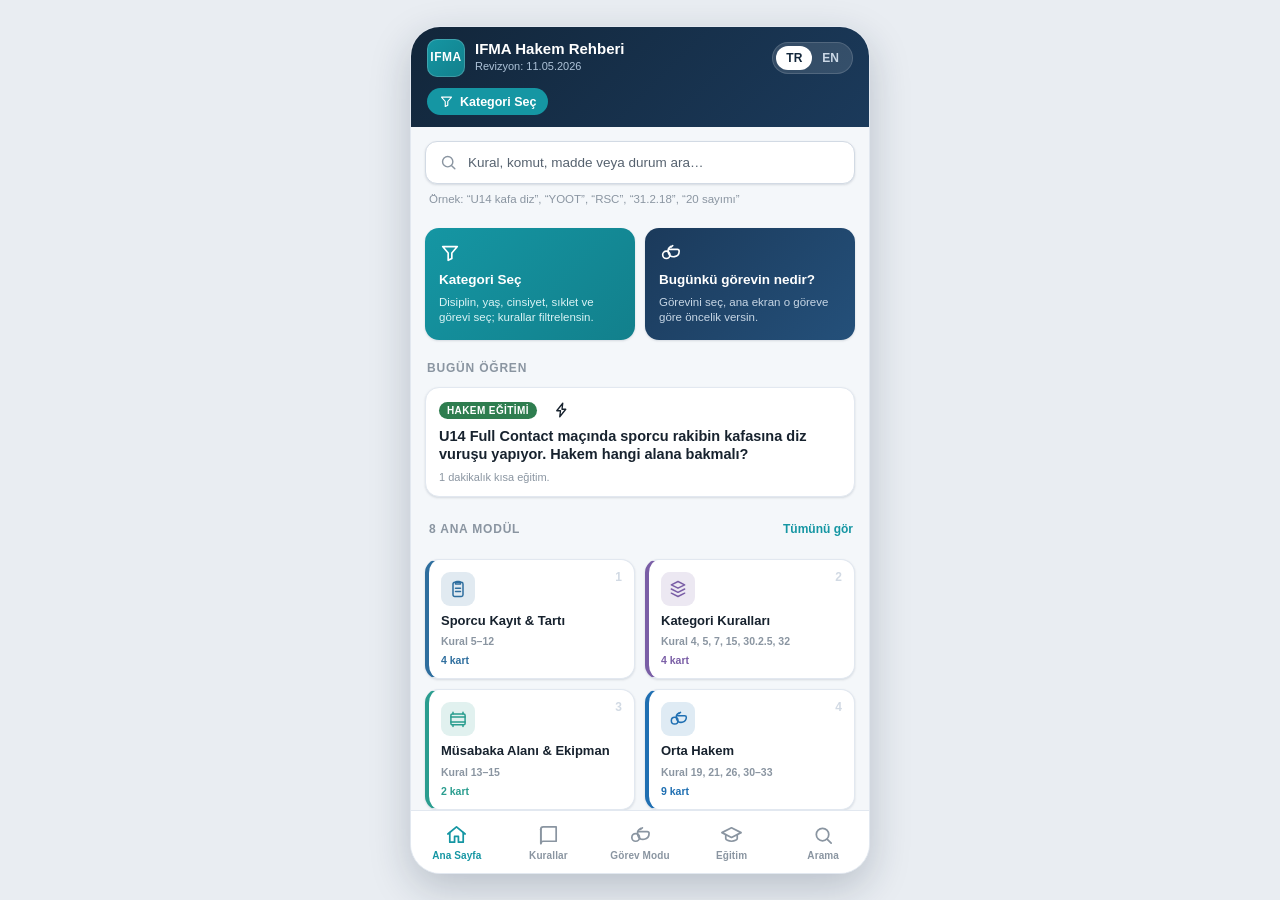
==== index.html @ 2c88ca7d "IFMA Hakem Rehberi - 1. faz" ====
<!doctype html>
<html lang="tr">
<head>
  <meta charset="utf-8" />
  <meta name="viewport" content="width=device-width, initial-scale=1, viewport-fit=cover" />
  <title>IFMA Hakem Rehberi</title>
  <meta name="description" content="IFMA 2026 kurallarını hızlı, görsel ve kaynağı açık bir dijital rehbere dönüştüren hakem uygulaması." />
  <meta name="theme-color" content="#12263A" />
  <meta name="mobile-web-app-capable" content="yes" />
  <meta name="apple-mobile-web-app-capable" content="yes" />
  <meta name="apple-mobile-web-app-status-bar-style" content="black-translucent" />
  <meta name="apple-mobile-web-app-title" content="IFMA Hakem" />
  <link rel="manifest" href="manifest.webmanifest" />
  <link rel="icon" type="image/png" sizes="192x192" href="assets/icons/icon-192.png" />
  <link rel="apple-touch-icon" href="assets/icons/icon-192.png" />
  <link rel="stylesheet" href="css/styles.css" />
</head>
<body>
  <div id="app" class="app" data-lang="tr">
    <header id="appHeader" class="app-header"></header>
    <main id="main" class="main" tabindex="-1"></main>
    <nav id="tabbar" class="tabbar" aria-label="Ana navigasyon"></nav>
  </div>
  <div id="sheet" class="sheet" hidden></div>

  <!-- İçerik (koddan ayrı) -->
  <script src="data/meta.js"></script>
  <script src="data/categories.js"></script>
  <script src="data/modules.js"></script>
  <script src="data/cards.js"></script>
  <script src="data/flows.js"></script>
  <!-- Uygulama mantığı -->
  <script src="js/icons.js"></script>
  <script src="js/search.js"></script>
  <script src="js/app.js"></script>

  <!-- PWA servis çalışanı: yalnızca http/https'te (file:// demoda atlanır) -->
  <script>
    if ('serviceWorker' in navigator &&
        (location.protocol === 'https:' || location.protocol === 'http:')) {
      window.addEventListener('load', function () {
        navigator.serviceWorker.register('sw.js').catch(function (e) {
          console.log('[IFMA] SW kaydı atlandı:', e && e.message);
        });
      });
    }
  </script>
</body>
</html>
---- css/styles.css ----
/* =========================================================================
   IFMA HAKEM REHBERİ  —  css/styles.css
   Mobil öncelikli. Lacivert/turkuaz palet + 3 içerik-etiketi rengi.
   Açık ve karanlık tema. Masaüstünde telefon çerçevesi görünümü.
   ========================================================================= */

/* ---------- Tema değişkenleri (açık) ---------- */
:root {
  --navy:        #12263A;
  --navy-2:      #1B3A5B;
  --navy-3:      #24507A;
  --teal:        #1596A3;
  --teal-2:      #12808C;
  --bg:          #E9EDF2;
  --surface:     #FFFFFF;
  --surface-2:   #F4F7FA;
  --surface-3:   #EDF1F6;
  --ink:         #17222E;
  --ink-2:       #56626F;
  --ink-3:       #8A95A1;
  --line:        #E2E8F0;
  --line-2:      #D2DAE4;

  --label-ifma:     #0E8C99;
  --label-tmf:      #B5651D;
  --label-training: #2E7D4F;

  --right-bg:  #E9F6EF;  --right-ink: #1E7A4D;  --right-line: #BFE6D2;
  --wrong-bg:  #FCEDEC;  --wrong-ink: #C0392B;  --wrong-line: #F2CFCB;
  --amber:     #C77D1A;

  --shadow-sm: 0 1px 2px rgba(18,38,58,.06), 0 1px 3px rgba(18,38,58,.08);
  --shadow-md: 0 4px 14px rgba(18,38,58,.10);
  --shadow-lg: 0 14px 40px rgba(18,38,58,.22);
  --radius:    14px;
  --radius-sm: 10px;
  --tap: 44px;
  --maxw: 460px;
  --header-h: 92px;
  --tab-h: 62px;
  --font: -apple-system, BlinkMacSystemFont, "Segoe UI", Roboto, "Helvetica Neue", Arial, "Noto Sans", sans-serif;
}

/* ---------- Karanlık tema ---------- */
@media (prefers-color-scheme: dark) {
  :root:not([data-theme="light"]) {
    --navy:      #0C1826;
    --navy-2:    #12293F;
    --navy-3:    #1C3E5C;
    --teal:      #2AB3C0;
    --teal-2:    #1E97A3;
    --bg:        #070C12;
    --surface:   #121A24;
    --surface-2: #17222F;
    --surface-3: #1E2B3A;
    --ink:       #E7EDF3;
    --ink-2:     #A7B3C0;
    --ink-3:     #74818F;
    --line:      #24313F;
    --line-2:    #2E3E4F;

    --label-ifma:     #23B2BF;
    --label-tmf:      #D9924A;
    --label-training: #4FB07B;

    --right-bg:#122A20; --right-ink:#5FD79C; --right-line:#1E4634;
    --wrong-bg:#2A1614; --wrong-ink:#F0897E; --wrong-line:#4A2420;
    --amber:  #E0A24B;

    --shadow-sm: 0 1px 2px rgba(0,0,0,.4);
    --shadow-md: 0 6px 18px rgba(0,0,0,.5);
    --shadow-lg: 0 16px 44px rgba(0,0,0,.6);
  }
}

* { box-sizing: border-box; }
html, body { margin: 0; padding: 0; }
body {
  font-family: var(--font);
  background: var(--bg);
  color: var(--ink);
  -webkit-font-smoothing: antialiased;
  text-rendering: optimizeLegibility;
  line-height: 1.45;
}
button { font-family: inherit; cursor: pointer; }
img { max-width: 100%; display: block; }
/* İkon varsayılan boyutu (özel kurallar bunu geçersiz kılar) */
svg.ic { width: 18px; height: 18px; flex: 0 0 auto; vertical-align: middle; }

/* ---------- Uygulama çerçevesi (telefon) ---------- */
.app {
  position: relative;
  width: 100%;
  max-width: var(--maxw);
  min-height: 100vh;
  min-height: 100dvh;
  margin: 0 auto;
  background: var(--surface);
  display: flex;
  flex-direction: column;
  overflow: hidden;
}
@media (min-width: 620px) {
  body { padding: 26px 0; }
  .app {
    min-height: auto;
    height: calc(100vh - 52px);
    max-height: 900px;
    border-radius: 30px;
    box-shadow: var(--shadow-lg);
    border: 1px solid var(--line);
  }
}

/* ---------- Başlık ---------- */
.app-header {
  position: sticky; top: 0; z-index: 40;
  background: linear-gradient(135deg, var(--navy), var(--navy-2));
  color: #fff;
  padding: calc(env(safe-area-inset-top, 0px) + 12px) 16px 12px;
  flex: 0 0 auto;
}
.hd-row { display: flex; align-items: center; gap: 10px; }
.hd-brand { display: flex; align-items: center; gap: 10px; min-width: 0; }
.hd-logo {
  width: 38px; height: 38px; border-radius: 10px; flex: 0 0 auto;
  background: linear-gradient(135deg, var(--teal), var(--teal-2));
  display: grid; place-items: center; color: #fff; font-weight: 800;
  font-size: 12px; letter-spacing: .5px; box-shadow: inset 0 0 0 1px rgba(255,255,255,.18);
}
.hd-titles { min-width: 0; }
.hd-title { font-size: 15px; font-weight: 700; line-height: 1.1; white-space: nowrap; overflow: hidden; text-overflow: ellipsis; }
.hd-sub { font-size: 11px; color: #AEC3D8; margin-top: 2px; }
.hd-spacer { flex: 1; }
.lang-toggle {
  display: inline-flex; background: rgba(255,255,255,.12); border-radius: 999px; padding: 3px;
  border: 1px solid rgba(255,255,255,.14);
}
.lang-toggle button {
  border: 0; background: transparent; color: #CBD8E6; font-weight: 700; font-size: 12px;
  padding: 5px 10px; border-radius: 999px; min-width: 34px;
}
.lang-toggle button.on { background: #fff; color: var(--navy); }

/* Başlık bağlam çubuğu (aktif kategori) */
.hd-context {
  margin-top: 11px; display: flex; align-items: center; gap: 8px; flex-wrap: wrap;
}
.ctx-chip {
  display: inline-flex; align-items: center; gap: 6px;
  background: rgba(255,255,255,.10); border: 1px solid rgba(255,255,255,.16);
  color: #Eaf1f8; border-radius: 999px; padding: 5px 11px; font-size: 12px; font-weight: 600;
}
.ctx-chip .ic { width: 15px; height: 15px; opacity: .9; }
.ctx-btn {
  display: inline-flex; align-items: center; gap: 6px;
  background: var(--teal); color: #fff; border: 0; border-radius: 999px;
  padding: 6px 12px; font-size: 12.5px; font-weight: 700;
}
.ctx-btn .ic { width: 15px; height: 15px; }

/* ---------- Ana içerik ---------- */
.main {
  flex: 1 1 auto; overflow-y: auto; -webkit-overflow-scrolling: touch;
  padding: 14px 14px calc(var(--tab-h) + env(safe-area-inset-bottom, 0px) + 18px);
  background: var(--surface-2);
  outline: none;
}
.section { margin-bottom: 20px; }
.section-title {
  font-size: 12px; text-transform: uppercase; letter-spacing: .8px; color: var(--ink-3);
  font-weight: 800; margin: 4px 2px 10px;
}
.section-head { display: flex; align-items: baseline; justify-content: space-between; margin: 4px 2px 10px; }
.section-head .link { font-size: 12px; font-weight: 700; color: var(--teal); background: none; border: 0; padding: 0; }

/* ---------- Ana ekran ---------- */
.hero-search {
  display: flex; align-items: center; gap: 10px;
  background: var(--surface); border: 1px solid var(--line-2); border-radius: 12px;
  padding: 11px 13px; box-shadow: var(--shadow-sm); color: var(--ink-2);
}
.hero-search .ic { width: 19px; height: 19px; color: var(--ink-3); flex: 0 0 auto; }
.hero-search span { font-size: 13.5px; }
.hero-hint { font-size: 11.5px; color: var(--ink-3); margin: 7px 4px 0; }

.tiles-2 { display: grid; grid-template-columns: 1fr 1fr; gap: 10px; }
.tile {
  text-align: left; border: 0; border-radius: var(--radius); padding: 14px;
  background: var(--surface); box-shadow: var(--shadow-sm); color: var(--ink);
  display: flex; flex-direction: column; gap: 8px; min-height: 96px;
}
.tile .ic { width: 22px; height: 22px; }
.tile-title { font-weight: 700; font-size: 13.5px; }
.tile-desc { font-size: 11.5px; color: var(--ink-2); line-height: 1.35; }
.tile.accent-navy { background: linear-gradient(135deg, var(--navy-2), var(--navy-3)); color: #fff; }
.tile.accent-navy .tile-desc { color: #C7D6E5; }
.tile.accent-teal { background: linear-gradient(135deg, var(--teal), var(--teal-2)); color: #fff; }
.tile.accent-teal .tile-desc { color: #DAF3F5; }

/* ---------- Modül ızgarası ---------- */
.mod-grid { display: grid; grid-template-columns: 1fr 1fr; gap: 10px; }
.mod-card {
  position: relative; text-align: left; border: 1px solid var(--line); border-left: 4px solid var(--accent, var(--teal));
  border-radius: var(--radius); padding: 12px; background: var(--surface); box-shadow: var(--shadow-sm);
  color: var(--ink); display: flex; flex-direction: column; gap: 7px; min-height: 112px;
}
.mod-ico {
  width: 34px; height: 34px; border-radius: 9px; display: grid; place-items: center;
  background: color-mix(in srgb, var(--accent) 14%, transparent); color: var(--accent);
}
.mod-ico .ic { width: 20px; height: 20px; }
.mod-num { position: absolute; top: 10px; right: 12px; font-size: 12px; font-weight: 800; color: var(--line-2); }
.mod-title { font-weight: 700; font-size: 13px; line-height: 1.2; }
.mod-rule { font-size: 10.5px; color: var(--ink-3); font-weight: 600; }
.mod-count { font-size: 10.5px; color: var(--accent); font-weight: 700; }

/* Liste satırı (modül içi alt başlıklar) */
.list { display: flex; flex-direction: column; gap: 8px; }
.row {
  display: flex; align-items: center; gap: 11px; width: 100%; text-align: left;
  background: var(--surface); border: 1px solid var(--line); border-radius: 12px; padding: 12px 13px;
  color: var(--ink); box-shadow: var(--shadow-sm);
}
.row-ico { width: 30px; height: 30px; border-radius: 8px; display: grid; place-items: center; flex: 0 0 auto;
  background: var(--surface-3); color: var(--ink-2); }
.row-ico .ic { width: 17px; height: 17px; }
.row-body { flex: 1; min-width: 0; }
.row-title { font-weight: 650; font-size: 13.5px; line-height: 1.25; }
.row-meta { font-size: 11px; color: var(--ink-3); margin-top: 2px; display: flex; gap: 8px; align-items: center; flex-wrap: wrap; }
.row-chev { color: var(--ink-3); flex: 0 0 auto; }
.row-chev .ic { width: 18px; height: 18px; }
.row.is-empty { opacity: .72; }
.row.is-empty .row-title { color: var(--ink-2); font-weight: 600; }

/* ---------- Etiketler & rozetler ---------- */
.pill {
  display: inline-flex; align-items: center; gap: 5px; font-size: 10px; font-weight: 800;
  letter-spacing: .4px; text-transform: uppercase; padding: 3px 8px; border-radius: 999px;
  color: #fff; white-space: nowrap;
}
.pill.ifma { background: var(--label-ifma); }
.pill.tmf { background: var(--label-tmf); }
.pill.training { background: var(--label-training); }
.badge {
  display: inline-flex; align-items: center; gap: 4px; font-size: 10.5px; font-weight: 700;
  padding: 2px 8px; border-radius: 999px; border: 1px solid var(--line-2); color: var(--ink-2);
  background: var(--surface);
}
.badge.approved { color: var(--right-ink); border-color: var(--right-line); background: var(--right-bg); }
.badge.draft { color: var(--amber); border-color: color-mix(in srgb, var(--amber) 35%, transparent); background: color-mix(in srgb, var(--amber) 10%, transparent); }
.badge.pending { color: var(--ink-2); }
.badge .ic { width: 12px; height: 12px; }

/* ---------- Kart özeti (arama/liste kartı) ---------- */
.card {
  background: var(--surface); border: 1px solid var(--line); border-radius: var(--radius);
  box-shadow: var(--shadow-sm); padding: 13px; display: flex; flex-direction: column; gap: 8px;
  text-align: left; color: var(--ink); width: 100%;
}
.card-top { display: flex; align-items: center; gap: 8px; }
.card-top .grow { flex: 1; }
.card-fav { border: 0; background: none; color: var(--ink-3); padding: 2px; }
.card-fav.on { color: var(--amber); }
.card-fav .ic { width: 20px; height: 20px; }
.card-title { font-weight: 700; font-size: 14.5px; line-height: 1.25; }
.card-quick { font-size: 13px; color: var(--ink); }
.card-foot { display: flex; align-items: center; gap: 8px; font-size: 11px; color: var(--ink-3); flex-wrap: wrap; }
.card-foot .src { display: inline-flex; align-items: center; gap: 5px; font-weight: 600; }
.card-foot .src .ic { width: 13px; height: 13px; }

/* ---------- Kart detay ---------- */
.detail { display: flex; flex-direction: column; gap: 14px; }
.detail-head { display: flex; flex-direction: column; gap: 10px; }
.detail-labels { display: flex; align-items: center; gap: 8px; flex-wrap: wrap; }
.detail-title { font-size: 20px; font-weight: 800; line-height: 1.2; letter-spacing: -.2px; }
.block { background: var(--surface); border: 1px solid var(--line); border-radius: var(--radius); padding: 13px; box-shadow: var(--shadow-sm); }
.block-label { font-size: 11px; font-weight: 800; text-transform: uppercase; letter-spacing: .6px; color: var(--ink-3); margin-bottom: 6px; display: flex; align-items: center; gap: 6px; }
.block-label .ic { width: 14px; height: 14px; }
.quick-block { border-left: 4px solid var(--teal); }
.quick-block .quick-text { font-size: 15px; font-weight: 600; line-height: 1.4; }
.when-text { font-size: 13px; color: var(--ink-2); }
.rw-grid { display: flex; flex-direction: column; gap: 10px; }
.rw { border-radius: 12px; padding: 11px 13px; border: 1px solid; }
.rw.ok { background: var(--right-bg); border-color: var(--right-line); }
.rw.no { background: var(--wrong-bg); border-color: var(--wrong-line); }
.rw-head { display: flex; align-items: center; gap: 7px; font-weight: 800; font-size: 12px; text-transform: uppercase; letter-spacing: .4px; margin-bottom: 4px; }
.rw.ok .rw-head { color: var(--right-ink); }
.rw.no .rw-head { color: var(--wrong-ink); }
.rw-head .ic { width: 15px; height: 15px; }
.rw-text { font-size: 13px; color: var(--ink); }

/* Medya yer tutucu */
.media {
  border: 2px dashed var(--line-2); border-radius: 12px; background: repeating-linear-gradient(
    45deg, transparent, transparent 9px, color-mix(in srgb, var(--line) 45%, transparent) 9px, color-mix(in srgb, var(--line) 45%, transparent) 10px);
  min-height: 128px; display: flex; flex-direction: column; align-items: center; justify-content: center; gap: 6px;
  color: var(--ink-3); text-align: center; padding: 16px;
}
.media .ic { width: 26px; height: 26px; }
.media-txt { font-size: 12px; font-weight: 700; }
.media-sub { font-size: 11px; color: var(--ink-3); }
.media-row { display: flex; gap: 8px; }
.media-tag { display: inline-flex; align-items: center; gap: 5px; font-size: 10.5px; font-weight: 700; color: var(--ink-2);
  border: 1px solid var(--line-2); border-radius: 999px; padding: 3px 9px; background: var(--surface); }
.media-tag .ic { width: 13px; height: 13px; }

/* Kaynak kutusu */
.source {
  display: flex; align-items: flex-start; gap: 10px; background: var(--surface-3);
  border: 1px solid var(--line); border-radius: 12px; padding: 11px 13px;
}
.source .ic { width: 17px; height: 17px; color: var(--ink-2); flex: 0 0 auto; margin-top: 1px; }
.source-body { font-size: 12px; color: var(--ink-2); }
.source-body b { color: var(--ink); }

.related-row { display: flex; flex-direction: column; gap: 8px; }

/* ---------- Kategori seçici ---------- */
.filter-group { margin-bottom: 16px; }
.filter-title { font-size: 12px; font-weight: 800; color: var(--ink-2); margin: 0 2px 8px; display: flex; align-items: center; gap: 6px; }
.filter-title .ic { width: 15px; height: 15px; color: var(--ink-3); }
.chips { display: flex; flex-wrap: wrap; gap: 8px; }
.chip {
  border: 1px solid var(--line-2); background: var(--surface); color: var(--ink-2);
  border-radius: 999px; padding: 8px 13px; font-size: 12.5px; font-weight: 650; line-height: 1;
  display: inline-flex; align-items: center; gap: 6px; min-height: 36px;
}
.chip .ic { width: 15px; height: 15px; }
.chip.on { background: var(--navy-2); color: #fff; border-color: var(--navy-2); }
.chip.on.teal { background: var(--teal); border-color: var(--teal); }
.chip small { font-weight: 500; opacity: .7; font-size: 10.5px; }

.cat-actions { display: flex; gap: 10px; margin-top: 4px; }
.btn {
  flex: 1; border: 0; border-radius: 11px; padding: 12px; font-weight: 700; font-size: 14px;
  display: inline-flex; align-items: center; justify-content: center; gap: 8px;
}
.btn.primary { background: var(--teal); color: #fff; }
.btn.ghost { background: var(--surface-3); color: var(--ink-2); border: 1px solid var(--line); }
.btn .ic { width: 17px; height: 17px; }

/* Kategori özeti */
.summary { display: flex; flex-direction: column; gap: 10px; }
.summary-hd {
  background: linear-gradient(135deg, var(--navy), var(--navy-2)); color: #fff;
  border-radius: 12px; padding: 13px; display: flex; flex-wrap: wrap; gap: 7px; align-items: center;
}
.summary-hd .s-chip { background: rgba(255,255,255,.14); border-radius: 999px; padding: 4px 10px; font-size: 12px; font-weight: 700; }
.sum-item {
  display: flex; gap: 12px; align-items: flex-start; background: var(--surface); border: 1px solid var(--line);
  border-radius: 12px; padding: 12px; box-shadow: var(--shadow-sm);
}
.sum-key { flex: 0 0 96px; font-size: 12px; font-weight: 800; color: var(--ink-2); display: flex; align-items: center; gap: 6px; }
.sum-key .ic { width: 15px; height: 15px; color: var(--teal); }
.sum-val { flex: 1; font-size: 13.5px; color: var(--ink); }
.sum-val .big { font-size: 16px; font-weight: 800; color: var(--ink); }
.sum-val small { display: block; color: var(--ink-3); font-size: 11.5px; margin-top: 2px; }

/* ---------- Görev modu ---------- */
.role-grid { display: grid; grid-template-columns: 1fr 1fr; gap: 10px; }
.role-card {
  border: 1px solid var(--line); border-radius: var(--radius); background: var(--surface); box-shadow: var(--shadow-sm);
  padding: 14px; text-align: left; color: var(--ink); display: flex; flex-direction: column; gap: 8px; min-height: 96px;
}
.role-card.on { border-color: var(--teal); box-shadow: 0 0 0 2px color-mix(in srgb, var(--teal) 30%, transparent); }
.role-ico { width: 36px; height: 36px; border-radius: 9px; background: color-mix(in srgb, var(--teal) 12%, transparent); color: var(--teal); display: grid; place-items: center; }
.role-ico .ic { width: 21px; height: 21px; }
.role-name { font-weight: 700; font-size: 14px; }

.flow { position: relative; margin-left: 8px; padding-left: 22px; }
.flow::before { content: ""; position: absolute; left: 0; top: 6px; bottom: 6px; width: 2px; background: var(--line-2); }
.step { position: relative; margin-bottom: 12px; }
.step::before {
  content: attr(data-n); position: absolute; left: -30px; top: 0; width: 24px; height: 24px; border-radius: 50%;
  background: var(--teal); color: #fff; font-size: 11px; font-weight: 800; display: grid; place-items: center;
  box-shadow: 0 0 0 3px var(--surface-2);
}
.step-card { background: var(--surface); border: 1px solid var(--line); border-radius: 12px; padding: 11px 13px; box-shadow: var(--shadow-sm); }
.step-title { font-weight: 650; font-size: 13.5px; }
.step-links { display: flex; flex-wrap: wrap; gap: 6px; margin-top: 8px; }
.mini-link {
  display: inline-flex; align-items: center; gap: 5px; font-size: 11px; font-weight: 700; color: var(--teal);
  background: color-mix(in srgb, var(--teal) 10%, transparent); border: 1px solid color-mix(in srgb, var(--teal) 22%, transparent);
  border-radius: 999px; padding: 4px 9px;
}
.mini-link .ic { width: 12px; height: 12px; }

.focus-banner {
  background: color-mix(in srgb, var(--teal) 10%, transparent); border: 1px solid color-mix(in srgb, var(--teal) 22%, transparent);
  border-radius: 12px; padding: 11px 13px; font-size: 12.5px; color: var(--ink); margin-bottom: 14px;
}
.focus-banner b { color: var(--teal-2); }

/* ---------- Eğitim ---------- */
.train-tiles { display: grid; grid-template-columns: 1fr 1fr; gap: 10px; }
.train-tile { border: 1px solid var(--line); border-radius: var(--radius); background: var(--surface); box-shadow: var(--shadow-sm);
  padding: 14px; text-align: left; color: var(--ink); display: flex; flex-direction: column; gap: 9px; min-height: 104px; }
.train-tile .ic { width: 22px; height: 22px; color: var(--teal); }
.train-name { font-weight: 700; font-size: 13.5px; }
.train-sub { font-size: 11.5px; color: var(--ink-2); }

.quiz { background: var(--surface); border: 1px solid var(--line); border-radius: var(--radius); box-shadow: var(--shadow-sm); padding: 14px; }
.quiz-q { font-weight: 700; font-size: 14.5px; margin-bottom: 12px; line-height: 1.35; }
.quiz-opts { display: flex; flex-direction: column; gap: 8px; }
.opt {
  text-align: left; border: 1px solid var(--line-2); background: var(--surface); border-radius: 11px; padding: 12px 13px;
  font-size: 13.5px; color: var(--ink); display: flex; align-items: center; gap: 10px;
}
.opt .dot-ix { width: 22px; height: 22px; border-radius: 50%; border: 1px solid var(--line-2); flex: 0 0 auto; display: grid; place-items: center; font-size: 11px; font-weight: 800; color: var(--ink-3); }
.opt.correct { border-color: var(--right-line); background: var(--right-bg); color: var(--right-ink); font-weight: 650; }
.opt.correct .dot-ix { background: var(--right-ink); color: #fff; border-color: var(--right-ink); }
.opt.wrong { border-color: var(--wrong-line); background: var(--wrong-bg); color: var(--wrong-ink); }
.opt.wrong .dot-ix { background: var(--wrong-ink); color: #fff; border-color: var(--wrong-ink); }
.quiz-explain { margin-top: 12px; font-size: 12.5px; color: var(--ink-2); background: var(--surface-3); border-radius: 10px; padding: 10px 12px; border: 1px solid var(--line); }
.quiz-explain.hidden { display: none; }
.progress-wrap { height: 8px; background: var(--surface-3); border-radius: 999px; overflow: hidden; margin-top: 6px; }
.progress-bar { height: 100%; background: var(--teal); border-radius: 999px; transition: width .3s; }

/* ---------- Arama ---------- */
.search-box { display: flex; align-items: center; gap: 9px; background: var(--surface); border: 1px solid var(--line-2);
  border-radius: 12px; padding: 4px 12px; box-shadow: var(--shadow-sm); }
.search-box .ic { width: 19px; height: 19px; color: var(--ink-3); flex: 0 0 auto; }
.search-box input { flex: 1; border: 0; outline: none; background: transparent; color: var(--ink); font-size: 15px; padding: 11px 0; }
.search-clear { border: 0; background: none; color: var(--ink-3); padding: 4px; }
.search-clear .ic { width: 18px; height: 18px; }
.chips-hint { display: flex; flex-wrap: wrap; gap: 8px; margin-top: 12px; }
.chips-hint .chip { cursor: pointer; }
.result-meta { font-size: 12px; color: var(--ink-3); margin: 14px 2px 8px; font-weight: 600; }
.empty-state { text-align: center; color: var(--ink-3); padding: 40px 20px; }
.empty-state .ic { width: 34px; height: 34px; margin: 0 auto 10px; color: var(--line-2); }

/* ---------- Detay üst bar ---------- */
.subbar { display: flex; align-items: center; gap: 8px; margin-bottom: 12px; }
.back-btn { display: inline-flex; align-items: center; gap: 4px; border: 1px solid var(--line); background: var(--surface);
  color: var(--ink-2); border-radius: 999px; padding: 7px 13px 7px 9px; font-size: 12.5px; font-weight: 700; box-shadow: var(--shadow-sm); }
.back-btn .ic { width: 17px; height: 17px; }
.crumb { font-size: 12px; color: var(--ink-3); font-weight: 600; }

/* ---------- Alt navigasyon ---------- */
.tabbar {
  position: sticky; bottom: 0; z-index: 40; flex: 0 0 auto;
  display: grid; grid-template-columns: repeat(5, 1fr);
  background: color-mix(in srgb, var(--surface) 92%, transparent);
  backdrop-filter: saturate(1.4) blur(10px);
  border-top: 1px solid var(--line);
  padding-bottom: env(safe-area-inset-bottom, 0px);
}
.tab {
  border: 0; background: none; color: var(--ink-3); padding: 8px 2px; display: flex; flex-direction: column;
  align-items: center; gap: 3px; min-height: var(--tab-h); justify-content: center;
}
.tab .ic { width: 23px; height: 23px; }
.tab span { font-size: 10px; font-weight: 700; letter-spacing: .1px; }
.tab.on { color: var(--teal); }
.tab.on .ic { transform: translateY(-1px); }

/* ---------- Notlar / genel ---------- */
.note {
  font-size: 11.5px; color: var(--ink-2); background: color-mix(in srgb, var(--amber) 9%, transparent);
  border: 1px solid color-mix(in srgb, var(--amber) 24%, transparent); border-radius: 10px; padding: 9px 11px;
  display: flex; gap: 8px; align-items: flex-start;
}
.note .ic { width: 15px; height: 15px; color: var(--amber); flex: 0 0 auto; margin-top: 1px; }
.draft-note { color: var(--amber); }

.fade-in { animation: fade .28s ease; }
@keyframes fade { from { opacity: 0; transform: translateY(6px); } to { opacity: 1; transform: none; } }

:focus-visible { outline: 2px solid var(--teal); outline-offset: 2px; border-radius: 6px; }

/* İnce kaydırma çubuğu */
.main::-webkit-scrollbar { width: 8px; }
.main::-webkit-scrollbar-thumb { background: var(--line-2); border-radius: 8px; }
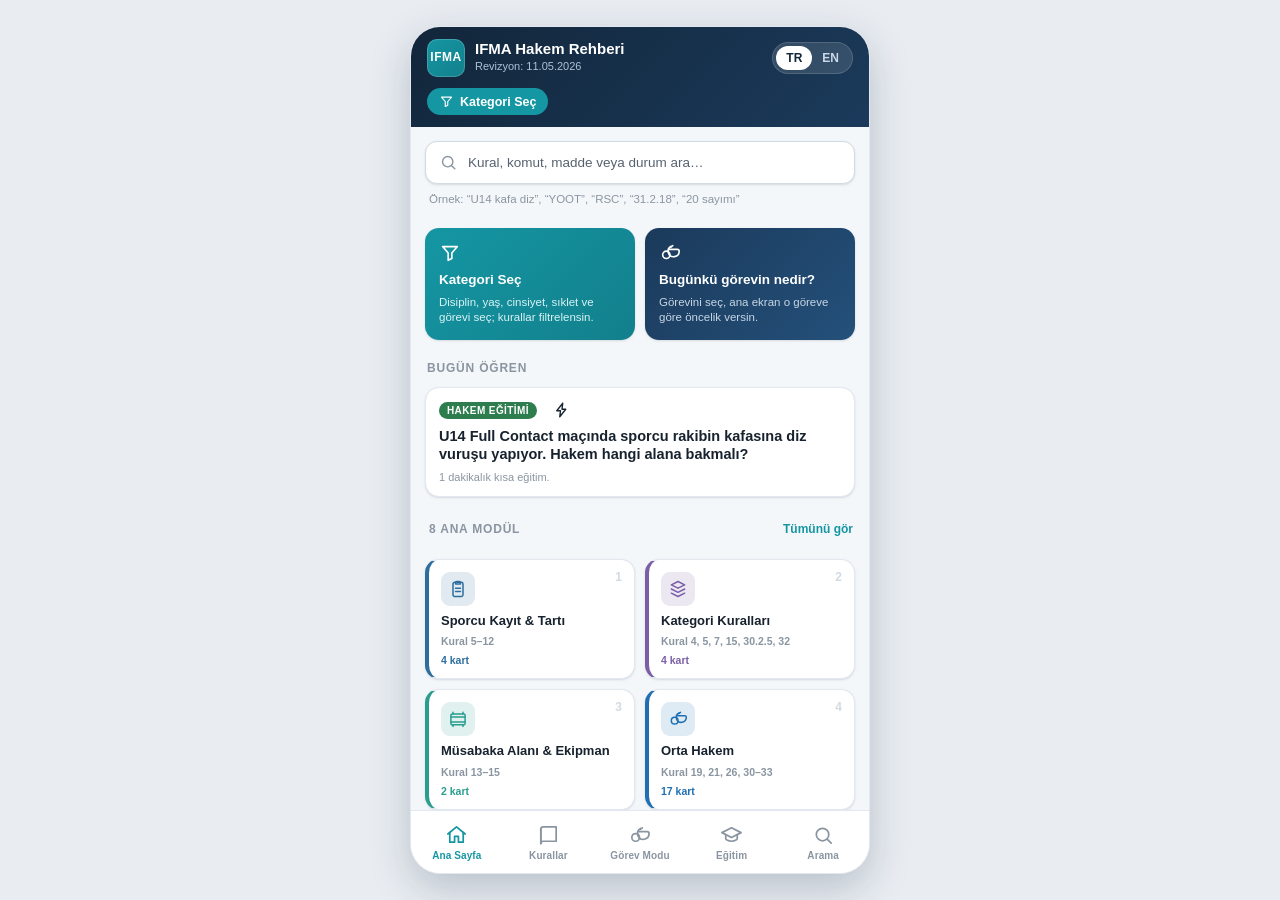
==== commit 95716bf7: "Faz 2: Orta Hakem tamamlandı + diyagram motoru" ====
--- a/index.html
+++ b/index.html
@@ -32,6 +32,7 @@
   <!-- Uygulama mantığı -->
   <script src="js/icons.js"></script>
   <script src="js/search.js"></script>
+  <script src="js/diagrams.js"></script>
   <script src="js/app.js"></script>
 
   <!-- PWA servis çalışanı: yalnızca http/https'te (file:// demoda atlanır) -->
--- a/css/styles.css
+++ b/css/styles.css
@@ -473,3 +473,54 @@
 /* İnce kaydırma çubuğu */
 .main::-webkit-scrollbar { width: 8px; }
 .main::-webkit-scrollbar-thumb { background: var(--line-2); border-radius: 8px; }
+
+/* ---------- Diyagramlar ---------- */
+.diagram { background: var(--surface-2); border: 1px solid var(--line); border-radius: 12px; padding: 12px; }
+.dg-cap { font-size: 11px; color: var(--ink-3); margin-top: 10px; text-align: center; }
+.dg-title { font-weight: 800; font-size: 13px; color: var(--ink-2); margin-bottom: 10px; text-align: center; }
+.dg-flow { display: flex; flex-direction: column; gap: 0; }
+.dg-node { border-radius: 10px; padding: 10px 12px; text-align: center; border: 1px solid var(--line-2); background: var(--surface); }
+.dg-node-t { display: block; font-weight: 700; font-size: 13.5px; }
+.dg-node-s { display: block; font-size: 11px; color: var(--ink-3); margin-top: 2px; }
+.dg-node.navy { background: var(--navy-2); border-color: var(--navy-2); }
+.dg-node.navy .dg-node-t { color: #fff; } .dg-node.navy .dg-node-s { color: #C7D6E5; }
+.dg-node.teal { background: var(--teal); border-color: var(--teal); }
+.dg-node.teal .dg-node-t { color: #fff; } .dg-node.teal .dg-node-s { color: #DAF3F5; }
+.dg-node.red { background: var(--wrong-bg); border-color: var(--wrong-line); }
+.dg-node.red .dg-node-t { color: var(--wrong-ink); } .dg-node.red .dg-node-s { color: var(--wrong-ink); }
+.dg-node.muted { background: var(--surface-3); }
+.dg-arrow { text-align: center; color: var(--ink-3); font-size: 15px; padding: 3px 0; }
+.dg-b-q { text-align: center; font-weight: 700; font-size: 12px; color: var(--ink-2); margin-bottom: 8px; }
+.dg-b-row { display: grid; grid-template-columns: 1fr 1fr; gap: 8px; }
+.dg-count-grid { display: grid; grid-template-columns: repeat(5, 1fr); gap: 6px; }
+.dg-cnt { border: 1px solid var(--line-2); border-radius: 8px; padding: 8px 4px; text-align: center; background: var(--surface); }
+.dg-cnt b { display: block; font-size: 15px; color: var(--ink); }
+.dg-cnt span { font-size: 9.5px; color: var(--ink-3); letter-spacing: .3px; }
+.dg-cnt.hi { background: var(--navy-2); border-color: var(--navy-2); }
+.dg-cnt.hi b, .dg-cnt.hi span { color: #fff; }
+.dg-out-grid { display: grid; grid-template-columns: 1fr 1fr; gap: 8px; }
+.dg-out { border: 1px solid var(--line-2); border-left: 4px solid var(--ink-3); border-radius: 10px; padding: 9px 11px; background: var(--surface); }
+.dg-out b { font-size: 15px; font-weight: 800; }
+.dg-out span { display: block; font-size: 12px; color: var(--ink-2); margin-top: 1px; }
+.dg-out em { display: block; font-style: normal; font-size: 9.5px; color: var(--ink-3); margin-top: 4px; letter-spacing: .2px; }
+.dg-out.teal { border-left-color: var(--teal); } .dg-out.teal b { color: var(--teal-2); }
+.dg-out.navy { border-left-color: var(--navy-3); } .dg-out.navy b { color: var(--navy-3); }
+.dg-out.red { border-left-color: var(--wrong-ink); } .dg-out.red b { color: var(--wrong-ink); }
+.dg-out.amber { border-left-color: var(--amber); } .dg-out.amber b { color: var(--amber); }
+.dg-out.muted { border-left-color: var(--ink-3); }
+.dg-scale { display: flex; flex-direction: column; gap: 8px; }
+.dg-scale-row { display: flex; align-items: center; gap: 10px; border: 1px solid var(--line-2); border-left: 5px solid var(--ink-3); border-radius: 10px; padding: 10px 12px; background: var(--surface); }
+.dg-scale-row b { font-size: 15px; font-weight: 800; min-width: 54px; }
+.dg-scale-row span { font-weight: 600; font-size: 13px; }
+.dg-scale-row em { margin-left: auto; font-style: normal; font-size: 11px; color: var(--ink-3); text-align: right; }
+.dg-scale-row.teal { border-left-color: var(--teal); } .dg-scale-row.navy { border-left-color: var(--navy-3); }
+.dg-scale-row.amber { border-left-color: var(--amber); } .dg-scale-row.red { border-left-color: var(--wrong-ink); }
+.dg-scroll { overflow-x: auto; }
+.dg-table { width: 100%; border-collapse: collapse; font-size: 12px; }
+.dg-table th { text-align: left; font-size: 10px; text-transform: uppercase; letter-spacing: .3px; color: var(--ink-3); padding: 6px 8px; border-bottom: 2px solid var(--line-2); white-space: nowrap; }
+.dg-table td { padding: 7px 8px; border-bottom: 1px solid var(--line); white-space: nowrap; }
+.dg-table td.k { font-weight: 700; }
+.dg-table td.lim { color: var(--wrong-ink); font-size: 11px; }
+.dg-svg { width: 100%; height: auto; max-height: 230px; display: block; }
+.media-note { display: flex; gap: 7px; align-items: center; font-size: 11px; color: var(--ink-2); margin-top: 8px; padding: 7px 10px; background: var(--surface-3); border-radius: 8px; }
+.media-note .ic { width: 14px; height: 14px; color: var(--teal); }
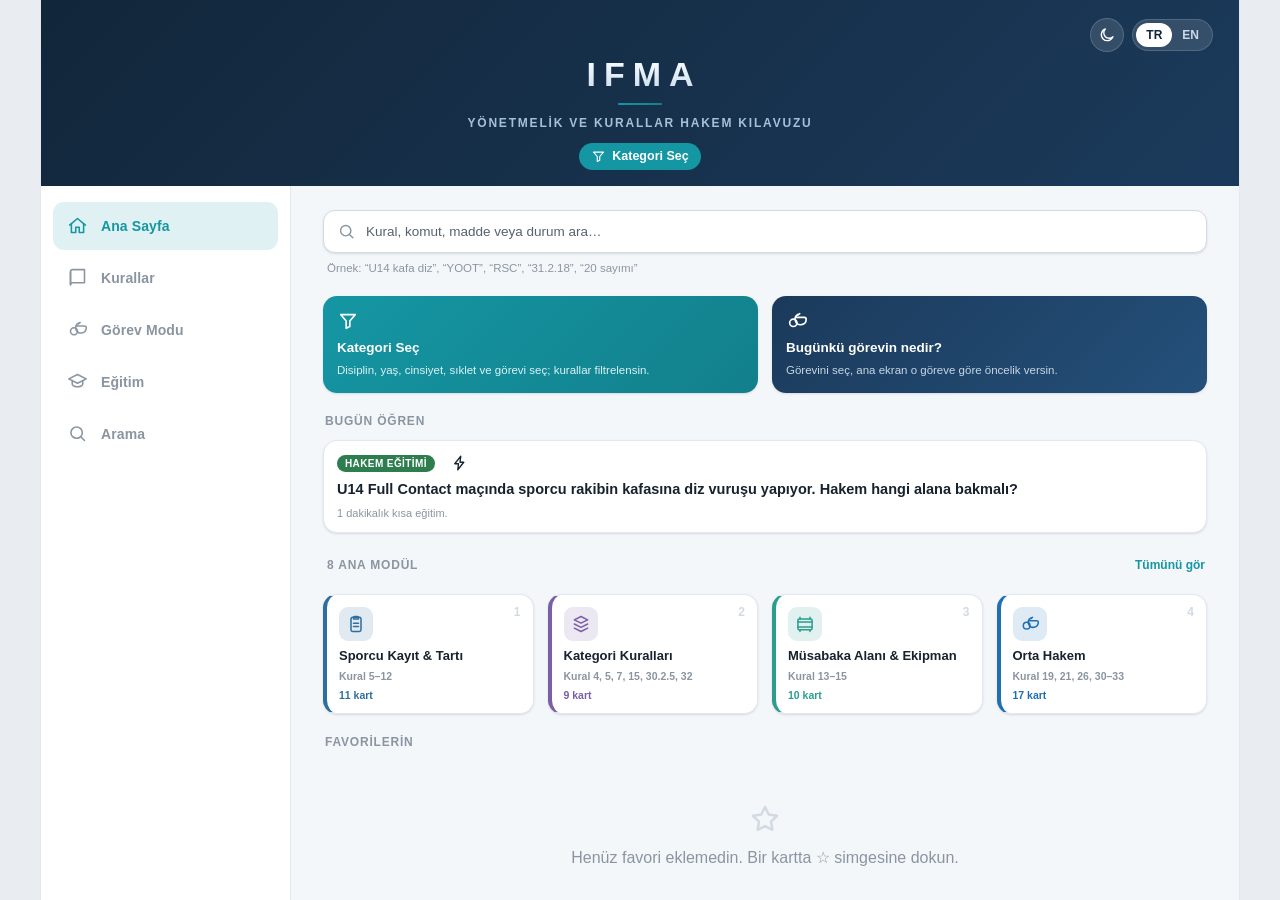
==== commit 3f6f35e7: "Baslik: tipografik IFMA amblemi + footer/tema/QR/gizlilik" ====
--- a/index.html
+++ b/index.html
@@ -3,7 +3,7 @@
 <head>
   <meta charset="utf-8" />
   <meta name="viewport" content="width=device-width, initial-scale=1, viewport-fit=cover" />
-  <title>IFMA Hakem Rehberi</title>
+  <title>IFMA Yönetmelik ve Kurallar Hakem Kılavuzu</title>
   <meta name="description" content="IFMA 2026 kurallarını hızlı, görsel ve kaynağı açık bir dijital rehbere dönüştüren hakem uygulaması." />
   <meta name="theme-color" content="#12263A" />
   <meta name="mobile-web-app-capable" content="yes" />
--- a/css/styles.css
+++ b/css/styles.css
@@ -101,17 +101,7 @@
   flex-direction: column;
   overflow: hidden;
 }
-@media (min-width: 620px) {
-  body { padding: 26px 0; }
-  .app {
-    min-height: auto;
-    height: calc(100vh - 52px);
-    max-height: 900px;
-    border-radius: 30px;
-    box-shadow: var(--shadow-lg);
-    border: 1px solid var(--line);
-  }
-}
+/* Masaüstü/web düzeni dosyanın SONUNA taşındı — böylece geç gelen kurallar kazanır. */
 
 /* ---------- Başlık ---------- */
 .app-header {
@@ -124,11 +114,33 @@
 .hd-row { display: flex; align-items: center; gap: 10px; }
 .hd-brand { display: flex; align-items: center; gap: 10px; min-width: 0; }
 .hd-logo {
-  width: 38px; height: 38px; border-radius: 10px; flex: 0 0 auto;
+  width: 42px; height: 42px; border-radius: 11px; flex: 0 0 auto; overflow: hidden;
   background: linear-gradient(135deg, var(--teal), var(--teal-2));
-  display: grid; place-items: center; color: #fff; font-weight: 800;
-  font-size: 12px; letter-spacing: .5px; box-shadow: inset 0 0 0 1px rgba(255,255,255,.18);
-}
+  display: grid; place-items: center; box-shadow: inset 0 0 0 1px rgba(255,255,255,.18);
+}
+.hd-logo img { width: 100%; height: 100%; object-fit: cover; display: block; }
+/* Ortalanmış başlık */
+.hd-toprow { display: flex; justify-content: flex-end; min-height: 26px; }
+.hd-brand-c { display: flex; align-items: center; justify-content: center; margin-top: 5px; }
+/* Tipografik amblem (logo görseli yerine) */
+.hd-wordmark { display: flex; flex-direction: column; align-items: center; max-width: 94%; }
+.hd-brand-mark {
+  font-size: 27px; font-weight: 800; line-height: 1; color: #fff;
+  letter-spacing: 6px; text-indent: 6px;
+  background: linear-gradient(180deg, #ffffff 0%, #C9DDF0 100%);
+  -webkit-background-clip: text; background-clip: text; -webkit-text-fill-color: transparent;
+}
+.hd-brand-desc {
+  position: relative; margin-top: 11px; padding-top: 11px;
+  font-size: 11px; font-weight: 600; letter-spacing: 1.4px; line-height: 1.4;
+  text-align: center; color: #A6C0D8; max-width: 330px; text-transform: uppercase;
+}
+.hd-brand-desc::before {
+  content: ""; position: absolute; left: 50%; top: 0; transform: translateX(-50%);
+  width: 44px; height: 2px; border-radius: 2px;
+  background: linear-gradient(90deg, var(--teal), var(--teal-2));
+}
+.hd-title-c { font-size: 15.5px; font-weight: 800; line-height: 1.18; text-align: center; letter-spacing: -.2px; max-width: 340px; }
 .hd-titles { min-width: 0; }
 .hd-title { font-size: 15px; font-weight: 700; line-height: 1.1; white-space: nowrap; overflow: hidden; text-overflow: ellipsis; }
 .hd-sub { font-size: 11px; color: #AEC3D8; margin-top: 2px; }
@@ -145,7 +157,7 @@
 
 /* Başlık bağlam çubuğu (aktif kategori) */
 .hd-context {
-  margin-top: 11px; display: flex; align-items: center; gap: 8px; flex-wrap: wrap;
+  margin-top: 11px; display: flex; align-items: center; justify-content: center; gap: 8px; flex-wrap: wrap;
 }
 .ctx-chip {
   display: inline-flex; align-items: center; gap: 6px;
@@ -524,3 +536,97 @@
 .dg-svg { width: 100%; height: auto; max-height: 230px; display: block; }
 .media-note { display: flex; gap: 7px; align-items: center; font-size: 11px; color: var(--ink-2); margin-top: 8px; padding: 7px 10px; background: var(--surface-3); border-radius: 8px; }
 .media-note .ic { width: 14px; height: 14px; color: var(--teal); }
+.dg-jrow { display: flex; align-items: center; gap: 10px; padding: 10px 12px; border: 1px solid var(--line-2); border-radius: 10px; background: var(--surface); margin-bottom: 8px; }
+.dg-jn { font-weight: 700; font-size: 12.5px; min-width: 92px; }
+.dg-jdots { display: flex; gap: 5px; flex: 1; }
+.dg-jdot { width: 16px; height: 16px; border-radius: 50%; border: 2px solid var(--line-2); background: var(--surface-3); }
+.dg-jdot.on { background: var(--teal); border-color: var(--teal); }
+.dg-jneed { font-size: 11.5px; color: var(--ink-2); font-weight: 600; white-space: nowrap; }
+.dg-step-row { display: flex; align-items: center; gap: 11px; padding: 9px 12px; border: 1px solid var(--line-2); border-radius: 10px; background: var(--surface); margin-bottom: 7px; font-size: 13px; }
+.dg-step-n { width: 24px; height: 24px; border-radius: 50%; background: var(--teal); color: #fff; font-weight: 800; font-size: 12px; display: grid; place-items: center; flex: 0 0 auto; }
+/* Kart içi gerçek görsel (resmî şema / fotoğraf) */
+.card-img { margin: 0 0 10px; background: #fff; border: 1px solid var(--line); border-radius: 10px; padding: 8px; }
+.card-img:last-child { margin-bottom: 0; }
+.card-img img { width: 100%; height: auto; display: block; border-radius: 6px; }
+.card-img figcaption { font-size: 11px; color: #55606b; text-align: center; margin-top: 7px; }
+.doc-link { display: flex; align-items: center; gap: 10px; background: var(--surface); border: 1px solid var(--line); border-radius: 12px; padding: 12px 13px; color: var(--teal-2); font-weight: 650; font-size: 13.5px; box-shadow: var(--shadow-sm); text-decoration: none; }
+.doc-link span { flex: 1; }
+.doc-link .ic { width: 17px; height: 17px; color: var(--teal); flex: 0 0 auto; }
+.doc-link:hover { border-color: var(--teal); }
+/* Tema düğmesi */
+.hd-icon-btn { border: 1px solid rgba(255,255,255,.16); background: rgba(255,255,255,.12); color: #fff; width: 34px; height: 34px; border-radius: 999px; display: grid; place-items: center; }
+.hd-icon-btn .ic { width: 18px; height: 18px; }
+.hd-toprow { gap: 8px; align-items: center; }
+/* Footer */
+.app-footer { margin-top: 22px; padding: 18px 6px 8px; border-top: 1px solid var(--line); text-align: center; }
+.ft-credit { font-size: 12.5px; color: var(--ink-2); }
+.ft-credit b { color: var(--ink); }
+.ft-feedback { font-size: 12.5px; color: var(--ink-3); margin-top: 4px; }
+.ft-feedback a { color: var(--teal); text-decoration: none; }
+.ft-btns { display: flex; flex-wrap: wrap; justify-content: center; gap: 8px; margin: 14px 0; }
+.ft-btn { display: inline-flex; align-items: center; gap: 7px; background: var(--surface); border: 1px solid var(--line-2); border-radius: 999px; padding: 9px 14px; font-size: 12.5px; font-weight: 650; color: var(--ink); text-decoration: none; box-shadow: var(--shadow-sm); cursor: pointer; }
+.ft-btn .ic { width: 15px; height: 15px; color: var(--teal); }
+.ft-btn:hover { border-color: var(--teal); }
+.ft-btn-app { border-color: color-mix(in srgb, var(--teal) 42%, transparent); color: var(--teal-2); background: color-mix(in srgb, var(--teal) 8%, transparent); }
+.ft-fed { font-size: 12px; font-weight: 800; color: var(--ink-3); margin-top: 6px; letter-spacing: .2px; }
+/* Sheet / modal */
+.sheet { position: fixed; inset: 0; z-index: 100; display: grid; place-items: center; }
+.sheet[hidden] { display: none; }
+.sheet-back { position: absolute; inset: 0; background: rgba(8,14,20,.55); backdrop-filter: blur(2px); }
+.sheet-card { position: relative; z-index: 1; background: var(--surface); border: 1px solid var(--line); border-radius: 18px; padding: 22px 20px; width: min(340px, 88vw); text-align: center; box-shadow: var(--shadow-lg); }
+.sheet-x { position: absolute; top: 10px; right: 10px; border: 0; background: var(--surface-3); color: var(--ink-2); width: 32px; height: 32px; border-radius: 999px; display: grid; place-items: center; cursor: pointer; }
+.sheet-x .ic { width: 17px; height: 17px; }
+.sheet-title { font-weight: 800; font-size: 15px; margin-bottom: 14px; }
+.qr-img { width: 220px; height: 220px; max-width: 78%; margin: 0 auto; display: block; background: #fff; border-radius: 12px; padding: 8px; border: 1px solid var(--line); }
+.qr-url { font-size: 12px; color: var(--ink-2); margin-top: 12px; word-break: break-all; }
+
+/* ===== Masaüstü / web düzeni: sol kenar çubuğu, geniş içerik =====
+   (Dosyanın sonunda: kaynak sırasında en son geldiği için temel kuralları geçersiz kılar.) */
+@media (min-width: 860px) {
+  body { padding: 0; }
+  .app {
+    max-width: 1200px; width: 100%;
+    height: 100vh; height: 100dvh; min-height: 0;
+    margin: 0 auto;
+    display: grid;
+    grid-template-columns: 250px minmax(0, 1fr);
+    grid-template-rows: auto minmax(0, 1fr);
+    grid-template-areas: "header header" "nav main";
+    border-radius: 0; box-shadow: none; overflow: hidden;
+    border-left: 1px solid var(--line); border-right: 1px solid var(--line);
+  }
+  .app-header { grid-area: header; padding: 18px 26px 16px; }
+  .hd-title { font-size: 17px; }
+  .hd-logo { width: 42px; height: 42px; }
+  .hd-brand-mark { font-size: 34px; letter-spacing: 8px; text-indent: 8px; }
+  .hd-brand-desc { font-size: 12px; letter-spacing: 1.8px; max-width: 520px; margin-top: 12px; padding-top: 12px; }
+  /* Alt sekme çubuğu → sol dikey menü */
+  .tabbar {
+    grid-area: nav; position: relative; bottom: auto;
+    display: flex; flex-direction: column; gap: 4px;
+    grid-template-columns: none;
+    border-top: 0; border-right: 1px solid var(--line);
+    background: var(--surface); backdrop-filter: none;
+    padding: 16px 12px 16px; overflow-y: auto;
+  }
+  .tab {
+    flex-direction: row; justify-content: flex-start; gap: 13px;
+    min-height: 48px; width: 100%; padding: 11px 14px; border-radius: 11px;
+  }
+  .tab .ic { width: 21px; height: 21px; }
+  .tab span { font-size: 14px; font-weight: 650; }
+  .tab.on { background: color-mix(in srgb, var(--teal) 13%, transparent); }
+  .tab.on .ic { transform: none; }
+  /* İçerik alanı */
+  .main { grid-area: main; padding: 24px 32px 48px; }
+  .main > .fade-in { max-width: 1000px; margin: 0 auto; }
+  .mod-grid { grid-template-columns: repeat(3, 1fr); gap: 14px; }
+  .tiles-2 { gap: 14px; }
+  .role-grid, .train-tiles { grid-template-columns: repeat(3, 1fr); gap: 14px; }
+  .list { display: grid; grid-template-columns: repeat(2, 1fr); align-items: start; }
+  .detail { max-width: 780px; margin: 0 auto; }
+  .summary, .cat-actions, .filter-group { max-width: 860px; }
+}
+@media (min-width: 1120px) {
+  .mod-grid { grid-template-columns: repeat(4, 1fr); }
+}
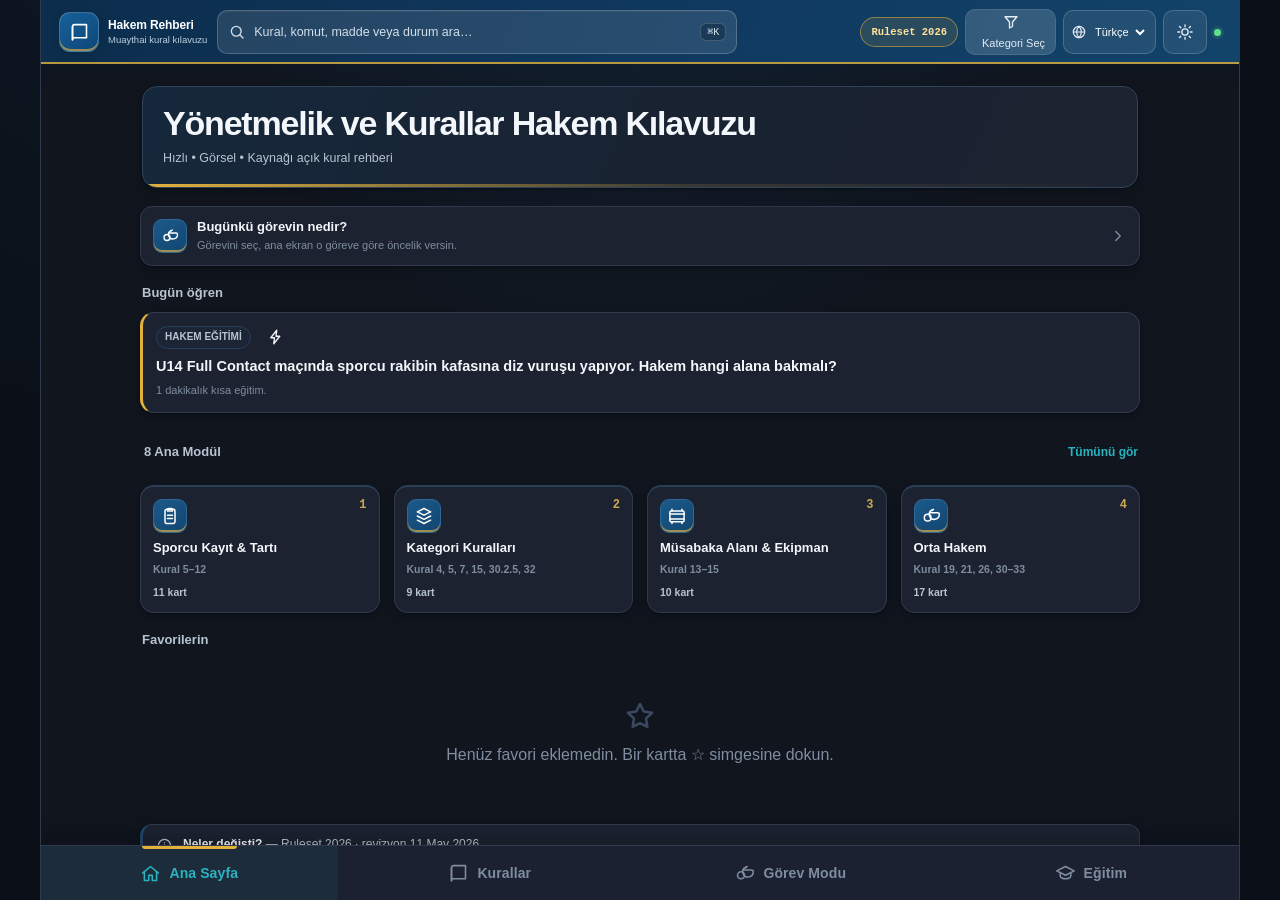
==== commit e2afd9e2: "Redesign UI and add official IFMA branding" ====
--- a/index.html
+++ b/index.html
@@ -1,16 +1,19 @@
 <!doctype html>
-<html lang="tr">
+<html lang="tr" dir="ltr" data-theme="dark">
 <head>
   <meta charset="utf-8" />
   <meta name="viewport" content="width=device-width, initial-scale=1, viewport-fit=cover" />
-  <title>IFMA Yönetmelik ve Kurallar Hakem Kılavuzu</title>
+  <title>Muaythai Hakem Rehberi — IFMA 2026 Kuralları</title>
   <meta name="description" content="IFMA 2026 kurallarını hızlı, görsel ve kaynağı açık bir dijital rehbere dönüştüren hakem uygulaması." />
-  <meta name="theme-color" content="#12263A" />
+  <meta name="theme-color" content="#103A61" />
   <meta name="mobile-web-app-capable" content="yes" />
   <meta name="apple-mobile-web-app-capable" content="yes" />
   <meta name="apple-mobile-web-app-status-bar-style" content="black-translucent" />
-  <meta name="apple-mobile-web-app-title" content="IFMA Hakem" />
+  <meta name="apple-mobile-web-app-title" content="Hakem Rehberi" />
   <link rel="manifest" href="manifest.webmanifest" />
+  <link id="altTr" rel="alternate" hreflang="tr" href="https://tmf-muaythai.github.io/ifma-hakem-rehberi/tr/" />
+  <link id="altEn" rel="alternate" hreflang="en" href="https://tmf-muaythai.github.io/ifma-hakem-rehberi/en/" />
+  <link id="altDefault" rel="alternate" hreflang="x-default" href="https://tmf-muaythai.github.io/ifma-hakem-rehberi/tr/" />
   <link rel="icon" type="image/png" sizes="192x192" href="assets/icons/icon-192.png" />
   <link rel="apple-touch-icon" href="assets/icons/icon-192.png" />
   <link rel="stylesheet" href="css/styles.css" />
@@ -18,10 +21,20 @@
 <body>
   <div id="app" class="app" data-lang="tr">
     <header id="appHeader" class="app-header"></header>
+    <div id="modeBanner" class="mode-banner" hidden></div>
     <main id="main" class="main" tabindex="-1"></main>
     <nav id="tabbar" class="tabbar" aria-label="Ana navigasyon"></nav>
   </div>
   <div id="sheet" class="sheet" hidden></div>
+
+  <script>
+    (function () {
+      try {
+        var target = sessionStorage.getItem("ifma_redirect");
+        if (target) { sessionStorage.removeItem("ifma_redirect"); history.replaceState(null, "", target); }
+      } catch (e) {}
+    })();
+  </script>
 
   <!-- İçerik (koddan ayrı) -->
   <script src="data/meta.js"></script>
--- a/css/styles.css
+++ b/css/styles.css
@@ -630,3 +630,426 @@
 @media (min-width: 1120px) {
   .mod-grid { grid-template-columns: repeat(4, 1fr); }
 }
+
+
+/* =========================================================================
+   2026 PROFESSIONAL UI REFRESH
+   Compact top bar, neutral visual system, global search and referee-first UX.
+   ========================================================================= */
+:root {
+  --header-h: 64px;
+  --font: "Noto Sans", "Noto Sans Thai", "Noto Sans Arabic", "Segoe UI", Roboto, Arial, sans-serif;
+  --mono: "SFMono-Regular", Consolas, "Liberation Mono", Menlo, monospace;
+  --action: var(--teal);
+}
+html[data-theme="dark"] {
+  --bg:#080c11; --surface:#101720; --surface-2:#0c1219; --surface-3:#17202a;
+  --ink:#edf2f7; --ink-2:#acb7c3; --ink-3:#778391; --line:#25303b; --line-2:#33404d;
+  --navy:#0b1118; --navy-2:#121b25; --navy-3:#1d2a37;
+}
+body { text-wrap: pretty; }
+button, a, select, input { font: inherit; }
+button, .tab, .chip, .tool-btn, .doc-link, .ft-btn { min-height: var(--tap); }
+.rule-ref { font-family: var(--mono); font-variant-numeric: tabular-nums; letter-spacing: -.02em; }
+
+/* 64px top bar */
+.app-header { height: calc(var(--header-h) + env(safe-area-inset-top, 0px)); min-height: calc(var(--header-h) + env(safe-area-inset-top, 0px)); padding: env(safe-area-inset-top, 0px) 12px 0; background: var(--surface); color: var(--ink); border-bottom:1px solid var(--line); box-shadow:none; }
+.topbar { height:64px; display:flex; align-items:center; gap:10px; width:100%; }
+.brand-lockup { border:0; background:transparent; color:inherit; padding:0; display:flex; align-items:center; gap:9px; text-align:left; flex:0 0 auto; min-height:44px; }
+.brand-logo { width:42px; height:42px; border-radius:10px; display:grid; place-items:center; overflow:hidden; flex:0 0 auto; background:#fff; border:1px solid var(--line-2); }
+.brand-logo img { width:100%; height:100%; object-fit:contain; display:block; }
+.brand-copy { display:flex; flex-direction:column; line-height:1.05; max-width:190px; }
+.brand-copy b { font-size:10.5px; font-weight:750; }
+.brand-copy small { font-size:9.5px; color:var(--ink-2); margin-top:3px; }
+.global-search-trigger { min-width:0; flex:1 1 340px; max-width:520px; height:42px; border:1px solid var(--line-2); background:var(--surface-2); color:var(--ink-3); border-radius:10px; display:flex; align-items:center; gap:8px; padding:0 10px; text-align:left; }
+.global-search-trigger .ic { width:18px; height:18px; }
+.global-search-trigger span { overflow:hidden; text-overflow:ellipsis; white-space:nowrap; font-size:12.5px; }
+.global-search-trigger kbd { margin-left:auto; border:1px solid var(--line); background:var(--surface); color:var(--ink-3); border-radius:6px; padding:2px 6px; font:10px var(--mono); }
+.top-actions { margin-left:auto; display:flex; align-items:center; gap:7px; min-width:0; }
+.ruleset-chip { min-height:30px; display:inline-flex; align-items:center; border:1px solid var(--line-2); background:var(--surface-3); color:var(--ink-2); border-radius:999px; padding:0 10px; font:700 10.5px var(--mono); white-space:nowrap; }
+.top-icon-btn { width:44px; height:44px; min-height:44px; padding:0; border:1px solid var(--line); background:var(--surface); color:var(--ink-2); border-radius:10px; display:grid; place-items:center; }
+.top-icon-btn:hover, .top-icon-btn:focus-visible { border-color:var(--action); color:var(--action); }
+.top-filter-wrap { min-width:0; display:flex; align-items:center; border:1px solid var(--line); background:var(--surface); border-radius:10px; overflow:hidden; }
+.active-filter-list { display:flex; align-items:center; gap:5px; padding-left:6px; min-width:0; max-width:330px; overflow-x:auto; scrollbar-width:none; }
+.active-filter-list::-webkit-scrollbar { display:none; }
+.ctx-chip { min-height:30px; padding:0 7px 0 9px; border:1px solid var(--line-2); background:var(--surface-3); color:var(--ink-2); border-radius:999px; display:inline-flex; align-items:center; gap:4px; font-size:10.5px; font-weight:650; white-space:nowrap; }
+.ctx-chip .ic { width:12px; height:12px; }
+.top-filter-btn { width:auto; padding:0 10px; border:0; border-radius:0; min-width:44px; }
+.top-control-label { font-size:11px; margin-left:6px; white-space:nowrap; }
+.locale-select-wrap { height:44px; min-width:44px; border:1px solid var(--line); background:var(--surface); border-radius:10px; display:flex; align-items:center; gap:4px; padding:0 7px; color:var(--ink-2); }
+.locale-select-wrap .ic { width:16px; height:16px; }
+.locale-select-wrap select { border:0; outline:0; background:transparent; color:var(--ink); max-width:82px; font-size:11px; cursor:pointer; }
+.network-state { width:7px; height:7px; border-radius:50%; background:var(--ink-3); flex:0 0 auto; }
+.network-state.is-online { background:#5aaf78; }
+.network-state.is-offline { background:var(--amber); }
+
+/* Role mode banner */
+.mode-banner { flex:0 0 auto; background:var(--surface-3); border-bottom:1px solid var(--line); }
+.mode-banner[hidden] { display:none; }
+.mode-banner-inner { min-height:34px; max-width:1200px; margin:auto; padding:4px 14px; display:flex; align-items:center; gap:7px; color:var(--ink-2); font-size:11px; }
+.mode-banner-inner .ic { width:15px; height:15px; color:var(--ink-2); }
+.mode-banner-inner b { color:var(--ink); }
+.mode-banner-inner button { margin-left:auto; min-height:28px; border:0; background:transparent; color:var(--action); font-size:11px; font-weight:750; padding:0 6px; }
+
+/* Content density and page heading */
+.main { padding-top:16px; background:var(--surface-2); }
+.home-page-head { margin:0 2px 18px; }
+.home-page-head h1 { margin:0; font-size:clamp(22px,3vw,34px); line-height:1.1; letter-spacing:-.035em; font-weight:780; }
+.home-page-head p { margin:7px 0 0; color:var(--ink-2); font-size:12.5px; }
+.section { margin-bottom:18px; }
+.section-title, .block-label, .rw-head, .dg-table th { text-transform:none; letter-spacing:0; }
+.section-title { font-size:13px; font-weight:720; color:var(--ink-2); margin-bottom:9px; }
+.task-prompt, .training-scenario-cta { width:100%; border:1px solid var(--line); background:var(--surface); color:var(--ink); border-radius:12px; padding:11px 12px; display:flex; align-items:center; gap:10px; text-align:left; box-shadow:var(--shadow-sm); }
+.task-prompt > .ic:first-child, .training-scenario-cta > .ic:first-child { width:34px; height:34px; padding:7px; border-radius:9px; background:var(--surface-3); color:var(--ink-2); }
+.task-prompt span, .training-scenario-cta span { display:flex; flex-direction:column; flex:1; min-width:0; }
+.task-prompt b, .training-scenario-cta b { font-size:13px; }
+.task-prompt small, .training-scenario-cta small { font-size:11px; color:var(--ink-3); margin-top:2px; }
+.task-prompt > .ic:last-child { color:var(--ink-3); }
+.inline-cta { flex:0 0 auto!important; display:inline-flex!important; align-items:center; justify-content:center; min-height:34px; border-radius:8px; background:var(--action); color:#fff; padding:0 11px; font-size:11px; font-weight:750; }
+.focus-card { display:flex; align-items:center; gap:10px; padding:12px; border:1px solid var(--line); background:var(--surface); border-radius:12px; margin-bottom:10px; }
+.focus-card > div { display:flex; flex-direction:column; }
+.focus-card b { font-size:13px; }
+.focus-card span:not(.role-ico) { font-size:11px; color:var(--ink-2); margin-top:2px; }
+
+/* Teal only for actions / active states */
+.tile, .tile.accent-navy, .tile.accent-teal { background:var(--surface); color:var(--ink); border:1px solid var(--line); box-shadow:var(--shadow-sm); }
+.tile.accent-navy .tile-desc, .tile.accent-teal .tile-desc { color:var(--ink-2); }
+.mod-card { border:1px solid var(--line); background:var(--surface); min-height:106px; }
+.mod-ico { background:var(--surface-3); color:var(--ink-2); }
+.mod-count { color:var(--ink-3); }
+.mod-num { color:var(--ink-3); }
+.row-ico { color:var(--ink-2)!important; }
+.pill { text-transform:none; letter-spacing:0; color:var(--ink-2); background:transparent; border:1px solid var(--line-2); }
+.pill.ifma { background:transparent; color:var(--ink-2); border-color:var(--line-2); }
+.pill.training { background:var(--surface-3); color:var(--ink-2); border-color:var(--line); }
+.pill.tmf { background:color-mix(in srgb, var(--label-tmf) 12%, transparent); color:var(--label-tmf); border-color:color-mix(in srgb, var(--label-tmf) 45%, transparent); }
+.badge.approved { color:var(--ink-2); border-color:var(--line-2); background:transparent; }
+.quick-block { border-left:1px solid var(--line); }
+.sum-key .ic, .train-tile .ic, .media-note .ic { color:var(--ink-2); }
+.summary-hd { background:var(--surface); color:var(--ink); border:1px solid var(--line); }
+.summary-hd .s-chip { background:var(--surface-3); color:var(--ink-2); border:1px solid var(--line); }
+.step::before { background:var(--surface-3); color:var(--ink-2); border:1px solid var(--line-2); }
+.focus-banner { background:var(--surface-3); border-color:var(--line); }
+.focus-banner b { color:var(--ink); }
+.progress-bar { background:var(--action); }
+.tab.on { color:var(--action); }
+.tab.on .ic { color:var(--action); }
+
+/* Rule details */
+.rule-toolbar { display:flex; flex-wrap:wrap; gap:7px; }
+.tool-btn { min-width:0; border:1px solid var(--line); background:var(--surface); color:var(--ink-2); border-radius:9px; padding:7px 10px; display:inline-flex; align-items:center; gap:6px; font-size:11px; font-weight:680; }
+.tool-btn:hover, .tool-btn:focus-visible { color:var(--action); border-color:var(--action); }
+.tool-btn .ic { width:15px; height:15px; }
+.original-panel[hidden] { display:none; }
+.text-link { color:var(--action); font-weight:700; text-decoration:none; }
+.source-permanent { position:relative; }
+.detail-labels .grow { flex:1; }
+.card-fav { min-width:44px; min-height:44px; display:grid; place-items:center; border-radius:9px; }
+.card-fav:hover { background:var(--surface-3); }
+
+/* Global search modal */
+.search-dialog { position:relative; z-index:1; width:min(760px, calc(100vw - 24px)); max-height:min(720px, calc(100vh - 36px)); overflow:auto; background:var(--surface); border:1px solid var(--line); border-radius:16px; padding:12px; box-shadow:var(--shadow-lg); }
+.search-dialog-head { display:flex; align-items:center; gap:8px; position:sticky; top:0; z-index:2; background:var(--surface); padding-bottom:8px; }
+.search-dialog-head .search-box { flex:1; box-shadow:none; }
+.sheet-close-btn { width:44px; height:44px; min-height:44px; border:1px solid var(--line); background:var(--surface-3); color:var(--ink-2); border-radius:10px; display:grid; place-items:center; }
+.global-search-hint { font-size:11px; color:var(--ink-3); padding:2px 4px 4px; }
+.search-dialog .list { margin-top:8px; }
+
+/* Bottom navigation kept compact on desktop too; search lives globally */
+.tabbar { grid-template-columns:repeat(4,1fr); }
+.tab { min-height:56px; }
+
+/* RTL readiness */
+[dir="rtl"] .brand-lockup, [dir="rtl"] .global-search-trigger, [dir="rtl"] .row, [dir="rtl"] .card, [dir="rtl"] .task-prompt { text-align:right; }
+[dir="rtl"] .top-actions { margin-left:0; margin-right:auto; }
+[dir="rtl"] .global-search-trigger kbd { margin-left:0; margin-right:auto; }
+[dir="rtl"] .mode-banner-inner button { margin-left:0; margin-right:auto; }
+
+/* Desktop: no permanent sidebar; content gets the recovered width/height */
+@media (min-width:860px) {
+  body { padding:0; }
+  .app { max-width:1200px; width:100%; height:100vh; height:100dvh; min-height:0; margin:0 auto; display:flex; flex-direction:column; border-left:1px solid var(--line); border-right:1px solid var(--line); overflow:hidden; }
+  .app-header { flex:0 0 auto; padding-left:18px; padding-right:18px; }
+  .main { flex:1 1 auto; padding:22px 28px 30px; }
+  .main > .fade-in { max-width:1000px; margin:0 auto; }
+  .tabbar { position:sticky; bottom:0; display:grid; grid-template-columns:repeat(4,minmax(120px,1fr)); border-right:0; border-top:1px solid var(--line); padding:0; overflow:visible; }
+  .tab { flex-direction:row; justify-content:center; gap:8px; width:auto; border-radius:0; padding:8px 14px; min-height:54px; }
+  .tab.on { background:color-mix(in srgb,var(--action) 9%,transparent); }
+  .mod-grid { grid-template-columns:repeat(4,1fr); }
+  .role-grid, .train-tiles { grid-template-columns:repeat(4,1fr); }
+  .list { display:grid; grid-template-columns:repeat(2,1fr); align-items:start; }
+  .detail { max-width:800px; }
+  .summary, .cat-actions, .filter-group { max-width:860px; }
+}
+
+@media (max-width:860px) {
+  .brand-copy, .ruleset-chip, .locale-select-wrap .ic { display:none; }
+  .locale-select-wrap { width:48px; padding:0 4px; }
+  .locale-select-wrap select { width:40px; font-size:10px; }
+  .top-filter-wrap { max-width:145px; }
+  .active-filter-list { max-width:94px; }
+  .top-control-label { display:none; }
+  .global-search-trigger { flex:1 1 auto; }
+  .global-search-trigger span { display:none; }
+  .global-search-trigger kbd { display:none; }
+  .global-search-trigger { width:44px; flex:0 0 44px; justify-content:center; padding:0; }
+  .top-actions { gap:5px; }
+}
+@media (max-width:480px) {
+  .app-header { padding-left:8px; padding-right:8px; }
+  .topbar { gap:6px; }
+  .brand-logo { width:38px; height:38px; }
+  .top-filter-wrap { max-width:116px; }
+  .active-filter-list { max-width:70px; }
+  .top-icon-btn { width:42px; }
+  .locale-select-wrap { width:44px; }
+  .network-state { display:none; }
+  .main { padding:12px 12px calc(var(--tab-h) + env(safe-area-inset-bottom,0px) + 12px); }
+  .home-page-head { margin-bottom:14px; }
+  .home-page-head h1 { font-size:23px; }
+}
+
+
+/* =========================================================================
+   V4 — RICH NAVY / GOLD VISUAL SYSTEM
+   App-owned chrome. IFMA remains a rule/source authority, not the app brand.
+   Inspired by the user's existing referee-training day/night visual language.
+   ========================================================================= */
+:root {
+  --navy:#103A61;
+  --navy-2:#0D3153;
+  --navy-3:#164B78;
+  --gold:#D7A62B;
+  --gold-2:#F0C75E;
+  --teal:#0799A8;
+  --teal-2:#087F8D;
+  --action:var(--teal);
+  --bg:#EAF1F8;
+  --surface:#FFFFFF;
+  --surface-2:#F1F6FB;
+  --surface-3:#E6EEF7;
+  --ink:#0B1B2C;
+  --ink-2:#51657A;
+  --ink-3:#8393A5;
+  --line:#D8E2EC;
+  --line-2:#C7D4E1;
+  --shadow-sm:0 1px 2px rgba(15,45,73,.08),0 3px 10px rgba(15,45,73,.06);
+  --shadow-md:0 8px 22px rgba(15,45,73,.10);
+  --shadow-lg:0 18px 48px rgba(5,20,34,.24);
+}
+html[data-theme="dark"] {
+  --navy:#103A61;
+  --navy-2:#0C2D4C;
+  --navy-3:#174B76;
+  --gold:#E3B23C;
+  --gold-2:#F3CB65;
+  --teal:#2AB3C0;
+  --teal-2:#1596A3;
+  --action:var(--teal);
+  --bg:#0B1018;
+  --surface:#1C2230;
+  --surface-2:#10151E;
+  --surface-3:#252D3D;
+  --ink:#F3F6FA;
+  --ink-2:#B8C3D0;
+  --ink-3:#7F8DA0;
+  --line:#303A4D;
+  --line-2:#3C4860;
+  --right-bg:#142A22;
+  --wrong-bg:#2D1919;
+  --shadow-sm:0 1px 2px rgba(0,0,0,.30),0 4px 12px rgba(0,0,0,.18);
+  --shadow-md:0 9px 26px rgba(0,0,0,.28);
+  --shadow-lg:0 20px 50px rgba(0,0,0,.48);
+}
+
+/* App canvas: tinted rather than pure white/black */
+body {
+  background:
+    radial-gradient(circle at 15% -10%, color-mix(in srgb,var(--navy-3) 13%,transparent), transparent 34rem),
+    var(--bg);
+}
+.app { background:var(--surface-2); }
+.main {
+  background:
+    linear-gradient(180deg,color-mix(in srgb,var(--navy) 3%,var(--surface-2)),var(--surface-2) 180px);
+}
+html[data-theme="dark"] .main {
+  background:
+    radial-gradient(circle at 50% -120px,color-mix(in srgb,var(--navy-3) 22%,transparent),transparent 420px),
+    var(--surface-2);
+}
+
+/* Header: app identity, not IFMA identity */
+.app-header {
+  background:linear-gradient(110deg,var(--navy-2),var(--navy) 58%,#124369);
+  color:#fff;
+  border-bottom:2px solid color-mix(in srgb,var(--gold) 80%,transparent);
+  box-shadow:0 5px 18px rgba(8,31,52,.16);
+}
+.brand-lockup { color:#fff; }
+.app-brand-mark {
+  width:40px;height:40px;border-radius:11px;display:grid;place-items:center;flex:0 0 auto;
+  color:#fff;
+  background:linear-gradient(145deg,#17609A,#0D4778);
+  border:1px solid rgba(255,255,255,.20);
+  box-shadow:inset 0 -2px 0 color-mix(in srgb,var(--gold) 65%,transparent),0 3px 9px rgba(0,0,0,.15);
+}
+.app-brand-mark .ic { width:21px;height:21px; }
+.brand-copy b { color:#fff;font-size:12px;letter-spacing:-.01em; }
+.brand-copy small { color:#BFD0E0;font-size:9.5px; }
+.global-search-trigger {
+  background:rgba(255,255,255,.10);
+  border-color:rgba(255,255,255,.20);
+  color:#D2DEEA;
+  box-shadow:inset 0 1px 0 rgba(255,255,255,.05);
+}
+.global-search-trigger:hover,.global-search-trigger:focus-visible { background:rgba(255,255,255,.15);border-color:rgba(255,255,255,.34); }
+.global-search-trigger kbd { background:rgba(5,24,41,.35);border-color:rgba(255,255,255,.18);color:#D9E4EE; }
+.ruleset-chip {
+  background:rgba(227,178,60,.12);
+  color:#FFE19A;
+  border-color:rgba(227,178,60,.55);
+}
+.top-icon-btn,.top-filter-wrap,.locale-select-wrap {
+  background:rgba(255,255,255,.08);
+  border-color:rgba(255,255,255,.18);
+  color:#E4ECF3;
+}
+.top-icon-btn:hover,.top-icon-btn:focus-visible { background:rgba(255,255,255,.13);border-color:var(--gold);color:#fff; }
+.top-filter-btn { color:#E4ECF3; }
+.locale-select-wrap select { color:#fff; }
+.locale-select-wrap select option { color:#102033;background:#fff; }
+html[data-theme="dark"] .locale-select-wrap select option { color:#F3F6FA;background:#1C2230; }
+.ctx-chip { background:rgba(255,255,255,.10);border-color:rgba(255,255,255,.20);color:#fff; }
+.network-state.is-online { background:#5FE08D;box-shadow:0 0 0 3px rgba(95,224,141,.12); }
+
+/* Role strip gets a controlled gold signal */
+.mode-banner { background:color-mix(in srgb,var(--navy) 7%,var(--surface));border-bottom-color:var(--line); }
+.mode-banner-inner .ic { color:var(--gold); }
+
+/* Home title becomes a compact visual hero instead of floating on blank canvas */
+.home-page-head {
+  position:relative;
+  padding:18px 20px 19px;
+  border:1px solid color-mix(in srgb,var(--navy) 15%,var(--line));
+  border-radius:15px;
+  background:
+    linear-gradient(110deg,color-mix(in srgb,var(--navy) 8%,var(--surface)),var(--surface) 72%);
+  box-shadow:var(--shadow-sm);
+  overflow:hidden;
+}
+.home-page-head::after {
+  content:"";position:absolute;left:0;right:0;bottom:0;height:3px;
+  background:linear-gradient(90deg,var(--gold),color-mix(in srgb,var(--gold) 15%,transparent) 55%,transparent);
+}
+.home-page-head h1 { color:var(--ink); }
+.home-page-head p { color:var(--ink-2); }
+html[data-theme="dark"] .home-page-head {
+  background:linear-gradient(115deg,#15283B 0%,#192231 58%,#1C2230 100%);
+  border-color:#30435A;
+}
+
+/* Cards: richer depth, still one coherent system */
+.card,.row,.mod-card,.tile,.task-prompt,.training-scenario-cta,.focus-card,.block,.source,.train-tile,.role-card {
+  border-color:var(--line);
+  box-shadow:var(--shadow-sm);
+}
+.card:hover,.row:hover,.mod-card:hover,.task-prompt:hover,.training-scenario-cta:hover {
+  border-color:color-mix(in srgb,var(--navy-3) 34%,var(--line));
+  box-shadow:var(--shadow-md);
+}
+html[data-theme="dark"] .card,
+html[data-theme="dark"] .row,
+html[data-theme="dark"] .mod-card,
+html[data-theme="dark"] .tile,
+html[data-theme="dark"] .task-prompt,
+html[data-theme="dark"] .training-scenario-cta,
+html[data-theme="dark"] .focus-card,
+html[data-theme="dark"] .block,
+html[data-theme="dark"] .source,
+html[data-theme="dark"] .train-tile,
+html[data-theme="dark"] .role-card { background:#1C2230; }
+
+/* One icon language: navy/blue tiles + gold micro-accent, not eight random colors */
+.mod-ico,.row-ico,.task-prompt > .ic:first-child,.training-scenario-cta > .ic:first-child,.role-ico {
+  background:linear-gradient(145deg,#E2EDF8,#D5E7F7);
+  color:#145A91!important;
+  border:1px solid #C6DCEC;
+  box-shadow:inset 0 -2px 0 rgba(215,166,43,.34);
+}
+html[data-theme="dark"] .mod-ico,
+html[data-theme="dark"] .row-ico,
+html[data-theme="dark"] .task-prompt > .ic:first-child,
+html[data-theme="dark"] .training-scenario-cta > .ic:first-child,
+html[data-theme="dark"] .role-ico {
+  background:linear-gradient(145deg,#1B5A8B,#124570);
+  color:#fff!important;
+  border-color:#2C6795;
+  box-shadow:inset 0 -2px 0 rgba(227,178,60,.68);
+}
+.mod-card { border-top:2px solid color-mix(in srgb,var(--navy-3) 24%,var(--line)); }
+.mod-num { color:color-mix(in srgb,var(--gold) 76%,var(--ink-3));font-family:var(--mono); }
+.mod-count { color:var(--ink-2); }
+
+/* Selective gold gives hierarchy without repainting everything */
+.section-head .link,.text-link { color:var(--action); }
+.section-title { color:var(--ink-2); }
+.card .pill.training { border-color:color-mix(in srgb,var(--navy-3) 35%,var(--line));background:color-mix(in srgb,var(--navy-3) 7%,var(--surface)); }
+.card:has(.pill.training) { border-left:3px solid var(--gold); }
+.quick-block { border-left:3px solid var(--gold); }
+.source { border-left:3px solid color-mix(in srgb,var(--navy-3) 65%,var(--line)); }
+.inline-cta,.btn-primary { background:var(--action);color:#fff;box-shadow:0 4px 12px color-mix(in srgb,var(--action) 26%,transparent); }
+.pill.ifma { color:var(--ink-2);background:color-mix(in srgb,var(--ink-3) 7%,transparent);border-color:var(--line-2); }
+.pill.tmf { color:#D98730;background:rgba(217,135,48,.10);border-color:rgba(217,135,48,.46); }
+.badge.approved { color:var(--ink-2);background:color-mix(in srgb,var(--surface-3) 70%,transparent);border-color:var(--line-2); }
+
+/* Training-style highlighted callouts keep the reference app's energy */
+.focus-banner,.summary-hd {
+  background:linear-gradient(115deg,color-mix(in srgb,var(--navy) 8%,var(--surface)),var(--surface));
+  border-color:color-mix(in srgb,var(--navy-3) 24%,var(--line));
+}
+html[data-theme="dark"] .focus-banner,
+html[data-theme="dark"] .summary-hd { background:linear-gradient(115deg,#162A3E,#1C2230 70%); }
+.progress-track { background:var(--surface-3); }
+.progress-bar { background:linear-gradient(90deg,var(--action),#37C8CF); }
+
+/* Bottom nav: visible blue/gold shell rather than a blank white strip */
+.tabbar {
+  background:var(--surface);
+  border-top:1px solid var(--line);
+  box-shadow:0 -6px 18px rgba(15,45,73,.06);
+}
+html[data-theme="dark"] .tabbar { background:#1B2130;box-shadow:0 -8px 22px rgba(0,0,0,.18); }
+.tab { color:var(--ink-3);position:relative; }
+.tab.on { color:var(--action);background:color-mix(in srgb,var(--action) 7%,transparent); }
+.tab.on::after { content:"";position:absolute;left:34%;right:34%;top:0;height:3px;border-radius:0 0 4px 4px;background:var(--gold); }
+
+/* Footer belongs to the app/developer, not the rules authority */
+.app-footer { border-top-color:var(--line); }
+.ft-credit b { color:var(--ink); }
+.ft-feedback a { color:var(--action); }
+
+/* Filter and detail tools retain action teal, surfaces carry the atmosphere */
+.chip:hover,.chip.on { border-color:var(--action); }
+.chip.on { color:var(--action);background:color-mix(in srgb,var(--action) 9%,var(--surface)); }
+.tool-btn:hover,.tool-btn:focus-visible { background:color-mix(in srgb,var(--action) 7%,var(--surface)); }
+.search-dialog { box-shadow:var(--shadow-lg); }
+
+/* Responsive chrome */
+@media (max-width:860px) {
+  .app-brand-mark { width:38px;height:38px; }
+  .brand-copy { display:none; }
+}
+@media (max-width:480px) {
+  .app-brand-mark { width:36px;height:36px;border-radius:10px; }
+  .home-page-head { padding:15px 15px 17px; }
+}
+
+@media print {
+  .app-header, .mode-banner, .tabbar, .subbar, .rule-toolbar, .card-fav, .app-footer { display:none!important; }
+  body, .app, .main { background:#fff!important; color:#111!important; height:auto!important; overflow:visible!important; max-width:none!important; }
+  .main { padding:0!important; }
+  .detail { max-width:none!important; }
+  .block, .source, .rw { break-inside:avoid; box-shadow:none!important; }
+  .original-panel[hidden] { display:none!important; }
+}
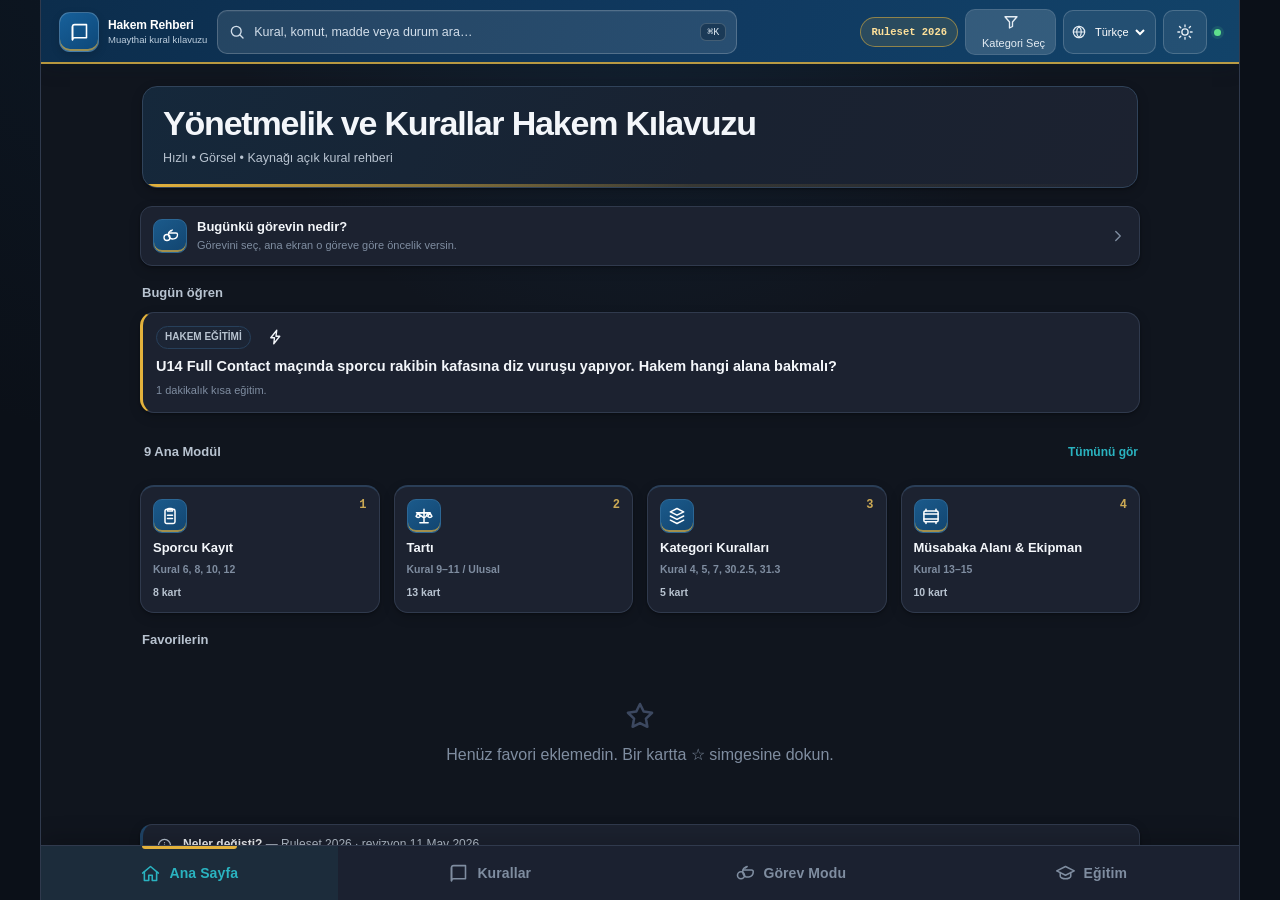
==== commit a52d63db: "Kategori, kayıt ve tartı modüllerini güncelle" ====
--- a/index.html
+++ b/index.html
@@ -3,6 +3,14 @@
 <head>
   <meta charset="utf-8" />
   <meta name="viewport" content="width=device-width, initial-scale=1, viewport-fit=cover" />
+  <script>
+    (function () {
+      var base = new URL('.', location.href).href;
+      var el = document.createElement('base');
+      el.href = base;
+      document.head.appendChild(el);
+    })();
+  </script>
   <title>Muaythai Hakem Rehberi — IFMA 2026 Kuralları</title>
   <meta name="description" content="IFMA 2026 kurallarını hızlı, görsel ve kaynağı açık bir dijital rehbere dönüştüren hakem uygulaması." />
   <meta name="theme-color" content="#103A61" />
--- a/css/styles.css
+++ b/css/styles.css
@@ -549,6 +549,411 @@
 .card-img:last-child { margin-bottom: 0; }
 .card-img img { width: 100%; height: auto; display: block; border-radius: 6px; }
 .card-img figcaption { font-size: 11px; color: #55606b; text-align: center; margin-top: 7px; }
+
+/* Veriyle üretilen Khan derecesi tablosu */
+.khan-table-card {
+  overflow:hidden;
+  border:1px solid color-mix(in srgb,var(--gold) 42%,var(--line));
+  border-radius:14px;
+  background:var(--surface);
+  box-shadow:0 12px 30px rgba(8,31,53,.14);
+}
+.registration-media .khan-table-card { margin-top:10px; }
+.khan-table-hero {
+  display:grid;
+  grid-template-columns:auto minmax(0,1fr) auto;
+  align-items:center;
+  gap:12px;
+  padding:17px 18px;
+  color:#fff;
+  background:
+    radial-gradient(circle at 92% 0,rgba(240,199,94,.24),transparent 32%),
+    linear-gradient(135deg,var(--navy-2),var(--navy-3));
+}
+.khan-table-mark {
+  width:42px;
+  height:42px;
+  display:grid;
+  place-items:center;
+  border:1px solid rgba(255,255,255,.24);
+  border-radius:12px;
+  color:var(--gold-2);
+  background:rgba(255,255,255,.09);
+  box-shadow:inset 0 1px 0 rgba(255,255,255,.12);
+}
+.khan-table-mark .ic { width:23px;height:23px; }
+.khan-table-hero h3 { margin:0;font-size:17px;line-height:1.2;letter-spacing:-.01em; }
+.khan-table-hero p { margin:4px 0 0;color:rgba(255,255,255,.72);font-size:11.5px;line-height:1.35; }
+.khan-rule-chip {
+  align-self:start;
+  padding:5px 8px;
+  border:1px solid rgba(240,199,94,.48);
+  border-radius:999px;
+  color:var(--gold-2);
+  background:rgba(0,0,0,.13);
+  font-size:10.5px;
+  font-weight:800;
+  white-space:nowrap;
+}
+.khan-table-layout {
+  display:grid;
+  grid-template-columns:minmax(330px,1.08fr) minmax(300px,.92fr);
+  gap:1px;
+  background:var(--line);
+}
+.khan-athlete-panel,.khan-official-panel { min-width:0;padding:15px;background:var(--surface); }
+.khan-section-title {
+  min-height:28px;
+  display:flex;
+  align-items:center;
+  justify-content:space-between;
+  gap:10px;
+  margin-bottom:9px;
+}
+.khan-section-title > span { color:var(--ink);font-size:12.5px;font-weight:850; }
+.khan-section-title > small { color:var(--ink-3);font-size:9.5px;font-weight:750;text-transform:uppercase;letter-spacing:.06em; }
+.khan-athlete-table { width:100%;border-collapse:separate;border-spacing:0;overflow:hidden;border:1px solid var(--line);border-radius:10px;font-size:12px; }
+.khan-athlete-table thead th {
+  padding:8px 10px;
+  color:var(--ink-2);
+  background:var(--surface-3);
+  font-size:9.5px;
+  font-weight:800;
+  text-align:left;
+  text-transform:uppercase;
+  letter-spacing:.055em;
+}
+.khan-athlete-table thead th:last-child { width:94px;text-align:center; }
+.khan-athlete-table tbody th,.khan-athlete-table tbody td { padding:7px 10px;border-top:1px solid var(--line);background:var(--surface); }
+.khan-athlete-table tbody th { color:var(--ink);font-weight:700;text-align:left; }
+.khan-athlete-table tbody td { text-align:center; }
+.khan-athlete-table tbody tr:nth-child(even) th,.khan-athlete-table tbody tr:nth-child(even) td { background:color-mix(in srgb,var(--surface-3) 40%,var(--surface)); }
+.khan-level {
+  min-width:58px;
+  display:inline-flex;
+  align-items:baseline;
+  justify-content:center;
+  gap:5px;
+  padding:4px 8px;
+  border:1px solid transparent;
+  border-radius:999px;
+  font-size:13px;
+  font-weight:900;
+  line-height:1;
+  font-variant-numeric:tabular-nums;
+}
+.khan-level small { font-size:8.5px;font-weight:800;letter-spacing:.03em;text-transform:uppercase;opacity:.74; }
+.khan-level.is-foundation { color:var(--navy-3);background:color-mix(in srgb,var(--navy-3) 9%,var(--surface));border-color:color-mix(in srgb,var(--navy-3) 20%,var(--line)); }
+.khan-level.is-progress { color:var(--teal-2);background:color-mix(in srgb,var(--teal) 10%,var(--surface));border-color:color-mix(in srgb,var(--teal) 25%,var(--line)); }
+.khan-level.is-advanced { color:color-mix(in srgb,var(--gold) 78%,var(--ink));background:color-mix(in srgb,var(--gold) 12%,var(--surface));border-color:color-mix(in srgb,var(--gold) 34%,var(--line)); }
+.khan-level.is-instructor { color:#7A4CC2;background:color-mix(in srgb,#8D62CC 11%,var(--surface));border-color:color-mix(in srgb,#8D62CC 27%,var(--line)); }
+.khan-official-list { display:grid;gap:9px; }
+.khan-official-row {
+  display:grid;
+  grid-template-columns:minmax(0,1fr) auto;
+  align-items:center;
+  gap:10px 12px;
+  padding:11px 12px;
+  border:1px solid var(--line);
+  border-radius:10px;
+  background:color-mix(in srgb,var(--surface-3) 34%,var(--surface));
+  box-shadow:var(--shadow-sm);
+}
+.khan-official-role span,.khan-official-definition span { display:block;margin-bottom:2px;color:var(--ink-3);font-size:8.5px;font-weight:800;text-transform:uppercase;letter-spacing:.055em; }
+.khan-official-role strong { display:block;color:var(--ink);font-size:11.5px;line-height:1.35; }
+.khan-official-definition { grid-column:1 / -1;padding-top:8px;border-top:1px solid var(--line); }
+.khan-official-definition strong { color:var(--action);font-size:11px;line-height:1.3; }
+.khan-official-row .khan-level { align-self:start; }
+
+@media (max-width:740px) {
+  .khan-table-layout { grid-template-columns:1fr; }
+  .khan-table-hero { padding:14px; }
+}
+@media (max-width:420px) {
+  .khan-table-hero { grid-template-columns:auto minmax(0,1fr);gap:10px; }
+  .khan-rule-chip { grid-column:2;justify-self:start; }
+  .khan-athlete-panel,.khan-official-panel { padding:11px; }
+  .khan-section-title { align-items:flex-start;flex-direction:column;gap:2px; }
+  .khan-athlete-table thead th:last-child { width:86px; }
+}
+
+/* Tartı modülü: hiyerarşik içerik gezgini */
+.weighing-workspace { display:grid;grid-template-columns:minmax(250px,292px) minmax(0,1fr);align-items:start;gap:14px; }
+.weighing-outline {
+  overflow:hidden;
+  border:1px solid var(--line);
+  border-radius:14px;
+  background:var(--surface);
+  box-shadow:var(--shadow-sm);
+}
+.weighing-outline-head { display:flex;align-items:center;justify-content:space-between;gap:10px;padding:13px 14px;border-bottom:1px solid var(--line);background:color-mix(in srgb,var(--navy-3) 7%,var(--surface)); }
+.weighing-outline-head span { color:var(--ink);font-size:12.5px;font-weight:850; }
+.weighing-outline-head small { color:var(--ink-3);font-size:10px;font-weight:750; }
+.weighing-outline-list { display:grid;gap:3px;padding:7px; }
+.weighing-outline-item {
+  width:100%;
+  min-height:49px;
+  display:grid;
+  grid-template-columns:auto minmax(0,1fr) auto;
+  align-items:center;
+  gap:9px;
+  border:1px solid transparent;
+  border-radius:9px;
+  padding:7px 8px;
+  color:var(--ink-2);
+  background:transparent;
+  text-align:left;
+}
+.weighing-outline-item:hover { background:var(--surface-3);color:var(--ink); }
+.weighing-outline-item.on { border-color:color-mix(in srgb,var(--action) 52%,var(--line));background:color-mix(in srgb,var(--action) 8%,var(--surface));color:var(--ink);box-shadow:inset 3px 0 0 var(--action); }
+.weighing-outline-item.depth-0 { margin-top:3px;border-top-color:var(--line);font-weight:800; }
+.weighing-outline-item.depth-1 { width:calc(100% - 12px);margin-left:12px; }
+.weighing-outline-item.depth-2 { width:calc(100% - 26px);margin-left:26px;min-height:45px; }
+.weighing-outline-number { min-width:32px;height:28px;display:grid;place-items:center;padding:0 6px;border-radius:8px;color:var(--navy-3);background:color-mix(in srgb,var(--navy-3) 9%,var(--surface));font-size:10.5px;font-weight:900;font-variant-numeric:tabular-nums; }
+.weighing-outline-item.on .weighing-outline-number { color:#fff;background:var(--action); }
+.weighing-outline-copy { min-width:0; }
+.weighing-outline-copy strong { display:block;overflow:hidden;color:inherit;font-size:11.5px;line-height:1.3;text-overflow:ellipsis; }
+.weighing-outline-copy small { display:block;margin-top:3px;color:var(--ink-3);font-size:9px;font-weight:700; }
+.weighing-outline-item > .ic { width:14px;height:14px;color:var(--ink-3); }
+.weighing-content { min-width:0; }
+
+/* Kategori Kuralları: ikinci bir liste ekranı olmadan doğrudan içerik */
+.category-direct-tabs {
+  display:grid;
+  grid-template-columns:repeat(5,minmax(0,1fr));
+  gap:7px;
+  margin:0 0 13px;
+  padding:5px;
+  border:1px solid var(--line);
+  border-radius:14px;
+  background:var(--surface-3);
+}
+.category-direct-tab {
+  min-width:0;
+  min-height:72px;
+  display:flex;
+  align-items:center;
+  gap:8px;
+  padding:9px;
+  border:1px solid transparent;
+  border-radius:10px;
+  color:var(--ink-2);
+  background:transparent;
+  text-align:left;
+}
+.category-direct-tab:hover { color:var(--ink);background:color-mix(in srgb,var(--navy-3) 6%,var(--surface)); }
+.category-direct-tab.on { color:var(--ink);border-color:color-mix(in srgb,var(--action) 55%,var(--line));background:var(--surface);box-shadow:var(--shadow-sm),inset 0 -3px 0 var(--action); }
+.category-tab-number { width:27px;height:27px;display:grid;place-items:center;flex:0 0 auto;border-radius:8px;color:var(--navy-3);background:color-mix(in srgb,var(--navy-3) 9%,var(--surface));font-size:11px;font-weight:900; }
+.category-direct-tab.on .category-tab-number { color:#fff;background:var(--action); }
+.category-tab-copy { min-width:0; }
+.category-tab-copy strong { display:block;font-size:10.5px;line-height:1.25; }
+.category-tab-copy small { display:block;margin-top:4px;color:var(--ink-3);font-size:8.5px;font-weight:750; }
+.category-direct-content { min-width:0; }
+
+/* Kural 7: kodla yönetilen kategori/raund tablosu */
+.rounds-table-card { overflow:hidden;margin:10px auto 0;border:1px solid color-mix(in srgb,var(--action) 35%,var(--line));border-radius:14px;background:var(--surface);box-shadow:0 12px 28px rgba(8,31,53,.13); }
+.rounds-table-card > header { display:flex;align-items:center;gap:11px;padding:15px 16px;color:#fff;background:radial-gradient(circle at 88% 0,rgba(239,193,73,.2),transparent 35%),linear-gradient(135deg,var(--navy-2),var(--navy-3)); }
+.rounds-table-mark { width:39px;height:39px;display:grid;place-items:center;flex:0 0 auto;border:1px solid rgba(255,255,255,.24);border-radius:11px;color:var(--gold-2);background:rgba(255,255,255,.08); }
+.rounds-table-mark .ic { width:21px;height:21px; }
+.rounds-table-card h3 { margin:0;font-size:15px;line-height:1.25; }
+.rounds-table-card header p { margin:4px 0 0;color:rgba(255,255,255,.7);font-size:10px;font-weight:700; }
+.rounds-table-wrap { overflow-x:auto; }
+.rounds-table-card table { width:100%;min-width:640px;border-collapse:collapse;font-size:11.5px; }
+.rounds-table-card thead th { padding:10px 13px;color:var(--ink-2);background:var(--surface-3);font-size:8.8px;font-weight:850;text-align:left;text-transform:uppercase;letter-spacing:.055em; }
+.rounds-table-card thead th:nth-child(3) { text-align:center; }
+.rounds-table-card tbody th,.rounds-table-card tbody td { padding:11px 13px;border-top:1px solid var(--line); }
+.rounds-table-card tbody th { color:var(--ink);font-weight:780;text-align:left; }
+.rounds-table-card tbody tr:nth-child(even) { background:color-mix(in srgb,var(--navy-3) 3%,var(--surface)); }
+.rounds-table-card tbody td { color:var(--ink-2); }
+.rounds-table-card tbody td:nth-child(3) { text-align:center; }
+.round-duration { display:inline-flex;padding:5px 9px;border-radius:999px;color:var(--action);background:color-mix(in srgb,var(--action) 10%,var(--surface));font-weight:850;white-space:nowrap; }
+.round-count { width:29px;height:29px;display:inline-grid;place-items:center;border-radius:9px;color:#fff;background:var(--navy-3);font-weight:900; }
+.rounds-table-card > footer { display:flex;align-items:flex-start;gap:7px;padding:10px 13px;border-top:1px solid var(--line);color:var(--ink-2);background:color-mix(in srgb,var(--gold) 7%,var(--surface));font-size:10.5px;line-height:1.45; }
+.rounds-table-card > footer .ic { width:14px;height:14px;flex:0 0 auto;color:var(--gold); }
+
+/* Federasyonun indirilebilir PDF ve yüksek çözünürlüklü resim tabloları */
+.category-resources { margin-top:18px;padding:16px;border:1px solid var(--line);border-radius:15px;background:color-mix(in srgb,var(--navy-3) 4%,var(--surface));box-shadow:var(--shadow-sm); }
+.category-resources-head { display:flex;align-items:flex-start;justify-content:space-between;gap:16px;margin-bottom:13px; }
+.category-resources-kicker { color:var(--action);font-size:9px;font-weight:900;text-transform:uppercase;letter-spacing:.08em; }
+.category-resources-head h2 { margin:4px 0 4px;color:var(--ink);font-size:17px;letter-spacing:-.015em; }
+.category-resources-head p { margin:0;color:var(--ink-2);font-size:11.5px;line-height:1.45; }
+.category-resource-count { width:34px;height:34px;display:grid;place-items:center;flex:0 0 auto;border-radius:10px;color:#fff;background:var(--action);font-size:13px;font-weight:900; }
+.category-resource-grid { display:grid;grid-template-columns:repeat(2,minmax(0,1fr));gap:12px; }
+.category-resource-card { overflow:hidden;min-width:0;border:1px solid var(--line);border-radius:12px;background:var(--surface);box-shadow:var(--shadow-sm); }
+.category-resource-preview { height:148px;margin:0;padding:10px;border-bottom:1px solid var(--line);background:#fff; }
+.category-resource-preview img { width:100%;height:100%;display:block;object-fit:contain; }
+.category-resource-body { padding:13px; }
+.category-resource-body h3 { margin:0 0 6px;color:var(--ink);font-size:13px;line-height:1.3; }
+.category-resource-body p { min-height:34px;margin:0 0 12px;color:var(--ink-2);font-size:10.5px;line-height:1.5; }
+.category-resource-actions { display:grid;grid-template-columns:1fr 1fr;gap:7px; }
+.category-download { min-height:39px;display:flex;align-items:center;justify-content:center;gap:7px;padding:8px 9px;border:1px solid var(--line);border-radius:9px;color:var(--ink);background:var(--surface-3);font-size:10.5px;font-weight:800;text-align:center;text-decoration:none; }
+.category-download .ic { width:15px;height:15px;flex:0 0 auto; }
+.category-download.pdf { color:#fff;border-color:var(--action);background:var(--action); }
+.category-download.image:hover,.category-download.image:focus-visible { color:var(--action);border-color:var(--action); }
+.category-download.pdf:hover,.category-download.pdf:focus-visible { filter:brightness(1.08); }
+.registration-media > .diagram { margin-top:10px; }
+
+/* Kural 4: okunabilir kategori ve cinsiyet kartları */
+.weight-board { overflow:hidden;padding:0;background:var(--surface); }
+.weight-board-head { display:flex;align-items:center;justify-content:space-between;gap:14px;padding:15px 16px;color:#fff;background:radial-gradient(circle at 88% 0,rgba(240,199,94,.2),transparent 36%),linear-gradient(135deg,var(--navy-2),var(--navy-3)); }
+.weight-board-head > div { display:flex;flex-direction:column;gap:3px; }
+.weight-board-head strong { font-size:15px;line-height:1.25; }
+.weight-board-head small { color:rgba(255,255,255,.7);font-size:10px; }
+.weight-board-head > span { width:42px;height:42px;display:grid;place-items:center;flex:0 0 auto;border:1px solid rgba(255,255,255,.25);border-radius:11px;color:var(--gold-2);background:rgba(255,255,255,.08);font-size:12px;font-weight:900; }
+.weight-category-grid { display:grid;grid-template-columns:repeat(2,minmax(0,1fr));gap:10px;padding:12px;background:color-mix(in srgb,var(--navy-3) 3%,var(--surface)); }
+.weight-category-card { overflow:hidden;min-width:0;border:1px solid var(--line);border-radius:11px;background:var(--surface);box-shadow:var(--shadow-sm); }
+.weight-category-card > header { display:flex;align-items:center;justify-content:space-between;gap:8px;padding:9px 11px;border-bottom:1px solid var(--line);background:var(--surface-3); }
+.weight-category-card > header strong { color:var(--ink);font-size:12px; }
+.weight-category-card > header small { color:var(--ink-3);font-size:8.5px;font-weight:750; }
+.weight-gender-row { display:grid;grid-template-columns:74px minmax(0,1fr);gap:9px;align-items:start;padding:10px; }
+.weight-gender-row + .weight-gender-row { border-top:1px solid var(--line); }
+.weight-gender-label { display:grid;grid-template-columns:24px minmax(0,1fr);align-items:center;gap:6px; }
+.weight-gender-label > span { width:24px;height:24px;display:grid;place-items:center;grid-row:1 / 3;border-radius:8px;font-size:13px;font-weight:900; }
+.weight-gender-row.male .weight-gender-label > span { color:#2673B8;background:color-mix(in srgb,#2673B8 11%,var(--surface)); }
+.weight-gender-row.female .weight-gender-label > span { color:#B94C82;background:color-mix(in srgb,#B94C82 11%,var(--surface)); }
+.weight-gender-label strong { color:var(--ink);font-size:10px; }
+.weight-gender-label small { color:var(--ink-3);font-size:7.5px;font-weight:700; }
+.weight-class-list { display:flex;flex-wrap:wrap;gap:5px; }
+.weight-chip { min-width:39px;min-height:31px;display:inline-flex;align-items:baseline;justify-content:center;gap:2px;padding:5px 6px;border:1px solid var(--line);border-radius:8px;color:var(--ink);background:var(--surface);font-variant-numeric:tabular-nums; }
+.weight-chip b { font-size:10.5px;line-height:1; }
+.weight-chip small { color:var(--ink-3);font-size:6.5px;font-weight:750; }
+.weight-chip.is-note { border-color:color-mix(in srgb,var(--gold) 50%,var(--line));background:color-mix(in srgb,var(--gold) 7%,var(--surface)); }
+.weight-footnotes { display:grid;gap:4px;padding:10px 13px;border-top:1px solid var(--line);color:var(--ink-2);background:color-mix(in srgb,var(--gold) 5%,var(--surface));font-size:8.5px;line-height:1.4; }
+.weight-board > .dg-cap { margin:0;padding:9px 12px;border-top:1px solid var(--line); }
+
+/* Kural 31.3: yalnızca vuruş kısıtlarını gösteren matris */
+.restriction-matrix { overflow:hidden;padding:0;background:var(--surface); }
+.restriction-matrix > header,.ccl-limit-board > header { display:flex;align-items:center;gap:11px;padding:14px 15px;color:#fff;background:linear-gradient(135deg,var(--navy-2),var(--navy-3)); }
+.restriction-matrix > header > span,.ccl-limit-board > header > span { min-width:43px;height:36px;display:grid;place-items:center;border:1px solid rgba(255,255,255,.25);border-radius:10px;color:var(--gold-2);background:rgba(255,255,255,.08);font-size:11px;font-weight:900; }
+.restriction-matrix > header > div,.ccl-limit-board > header > div { display:flex;flex-direction:column;gap:3px; }
+.restriction-matrix > header strong,.ccl-limit-board > header strong { font-size:14px;line-height:1.2; }
+.restriction-matrix > header small,.ccl-limit-board > header small { color:rgba(255,255,255,.7);font-size:9.5px; }
+.restriction-row { display:grid;grid-template-columns:minmax(210px,42%) minmax(0,1fr);border-top:1px solid var(--line); }
+.restriction-categories,.restriction-rule { min-width:0;padding:13px 14px; }
+.restriction-categories { border-right:1px solid var(--line);background:color-mix(in srgb,var(--navy-3) 3%,var(--surface)); }
+.restriction-column-label { display:block;margin-bottom:7px;color:var(--ink-3);font-size:8px;font-weight:850;text-transform:uppercase;letter-spacing:.06em; }
+.restriction-categories > div { display:flex;flex-wrap:wrap;gap:5px; }
+.restriction-chip { display:inline-flex;padding:5px 8px;border:1px solid var(--line);border-radius:999px;color:var(--ink);background:var(--surface);font-size:9.5px;font-weight:780; }
+.restriction-rule { display:flex;flex-direction:column;justify-content:center; }
+.restriction-rule strong { font-size:13px;line-height:1.25; }
+.restriction-rule small { margin-top:5px;color:var(--ink-2);font-size:9.5px;line-height:1.4; }
+.restriction-row.is-free .restriction-rule { border-left:4px solid #3DA778; }
+.restriction-row.is-free .restriction-rule strong { color:#2D8B64; }
+.restriction-row.is-caution .restriction-rule { border-left:4px solid var(--gold); }
+.restriction-row.is-caution .restriction-rule strong { color:#B88015; }
+.restriction-row.is-blocked .restriction-rule { border-left:4px solid #C94B5F; }
+.restriction-row.is-blocked .restriction-rule strong { color:#C94B5F; }
+.restriction-matrix > .dg-cap { margin:0;padding:10px;border-top:1px solid var(--line); }
+
+/* Kural 30.2.5: raund ve toplam limitlerini ayrı gösteren CCL kartları */
+.ccl-limit-board { overflow:hidden;padding:0;background:var(--surface); }
+.ccl-limit-grid { display:grid;grid-template-columns:repeat(3,minmax(0,1fr));gap:9px;padding:12px; }
+.ccl-limit-card { overflow:hidden;min-width:0;border:1px solid var(--line);border-top:4px solid var(--navy-3);border-radius:11px;background:var(--surface);box-shadow:var(--shadow-sm); }
+.ccl-limit-card.is-amber { border-top-color:var(--gold); }
+.ccl-limit-card.is-teal { border-top-color:var(--action); }
+.ccl-limit-card h4 { min-height:47px;display:flex;align-items:center;margin:0;padding:9px 10px;border-bottom:1px solid var(--line);color:var(--ink);background:var(--surface-3);font-size:10.5px;line-height:1.35; }
+.ccl-limit-values { display:grid;grid-template-columns:1fr auto 1fr;align-items:center;gap:5px;padding:11px 8px; }
+.ccl-limit-values > div { min-width:0;text-align:center; }
+.ccl-limit-values > div > span { min-height:25px;display:block;color:var(--ink-3);font-size:7.5px;font-weight:800;line-height:1.25;text-transform:uppercase; }
+.ccl-limit-values strong { display:block;margin:3px 0;color:var(--navy-3);font-size:28px;line-height:1;font-variant-numeric:tabular-nums; }
+html[data-theme="dark"] .ccl-limit-values strong { color:var(--gold-2); }
+.ccl-limit-values small { color:var(--ink-2);font-size:8px;font-weight:750; }
+.ccl-or { padding:4px 5px;border-radius:999px;color:var(--ink-3);background:var(--surface-3);font-size:7px;font-weight:800; }
+.ccl-skill-note { margin:0 12px 12px;padding:9px 11px;border-left:3px solid var(--gold);border-radius:8px;color:var(--ink-2);background:color-mix(in srgb,var(--gold) 7%,var(--surface));font-size:9.5px;line-height:1.4; }
+.ccl-limit-board > .dg-cap { margin:0;padding:9px 12px;border-top:1px solid var(--line); }
+
+/* Kural 10.6: uygulama içi zorunlu dinlenme tablosu */
+.rest-table-card { overflow:hidden;max-width:680px;margin:10px auto 0;border:1px solid color-mix(in srgb,var(--action) 30%,var(--line));border-radius:13px;background:var(--surface);box-shadow:0 10px 26px rgba(8,31,53,.12); }
+.rest-table-card > header { display:flex;align-items:center;gap:11px;padding:14px 16px;color:#fff;background:linear-gradient(135deg,var(--navy-2),var(--navy-3)); }
+.rest-table-card > header > .ic { width:26px;height:26px;padding:5px;border:1px solid rgba(255,255,255,.25);border-radius:8px;color:var(--gold-2); }
+.rest-table-card h3 { margin:0;font-size:14px;line-height:1.25; }
+.rest-table-card header p { margin:3px 0 0;color:rgba(255,255,255,.68);font-size:10px; }
+.rest-table-card table { width:100%;border-collapse:collapse;font-size:12px; }
+.rest-table-card thead th { padding:9px 14px;color:var(--ink-2);background:var(--surface-3);font-size:9.5px;font-weight:850;text-align:left;text-transform:uppercase;letter-spacing:.055em; }
+.rest-table-card thead th:last-child { text-align:right; }
+.rest-table-card tbody th,.rest-table-card tbody td { padding:9px 14px;border-top:1px solid var(--line); }
+.rest-table-card tbody th { color:var(--ink);font-weight:750;text-align:left; }
+.rest-table-card tbody td { text-align:right; }
+.rest-table-card tbody td span { display:inline-flex;min-width:72px;justify-content:center;padding:5px 9px;border-radius:999px;color:var(--teal-2);background:color-mix(in srgb,var(--teal) 10%,var(--surface));font-weight:850; }
+.rest-table-card tbody tr.is-alert th { color:var(--wrong-ink); }
+.rest-table-card tbody tr.is-alert td span { color:var(--wrong-ink);background:var(--wrong-bg); }
+.rest-table-note { display:flex;align-items:flex-start;gap:7px;margin:0;padding:10px 14px;border-top:1px solid var(--line);color:var(--ink-2);background:color-mix(in srgb,var(--gold) 7%,var(--surface));font-size:10.5px;line-height:1.45; }
+.rest-table-note .ic { width:14px;height:14px;flex:0 0 auto;color:var(--gold); }
+
+/* Kural 9: kafa darbesi sonrası görsel güvenlik tablosu */
+.head-injury-card { overflow:hidden;margin:10px auto 0;border:1px solid color-mix(in srgb,#C94B5F 40%,var(--line));border-radius:14px;background:var(--surface);box-shadow:0 12px 30px rgba(35,12,20,.15); }
+.head-injury-hero { display:grid;grid-template-columns:auto minmax(0,1fr) auto;align-items:center;gap:12px;padding:16px 17px;color:#fff;background:radial-gradient(circle at 86% 0,rgba(240,199,94,.18),transparent 34%),linear-gradient(135deg,var(--navy-2) 8%,#51273A 64%,#782C3D); }
+.head-injury-mark { width:42px;height:42px;display:grid;place-items:center;border:1px solid rgba(255,255,255,.25);border-radius:12px;color:#FFD0D7;background:rgba(255,255,255,.09); }
+.head-injury-mark .ic { width:23px;height:23px; }
+.head-injury-hero h3 { margin:0;font-size:16px;line-height:1.2; }
+.head-injury-hero p { margin:4px 0 0;color:rgba(255,255,255,.7);font-size:11px;line-height:1.35; }
+.head-rule-chip { align-self:start;padding:5px 8px;border:1px solid rgba(255,208,215,.4);border-radius:999px;color:#FFD0D7;background:rgba(0,0,0,.13);font-size:10px;font-weight:850;white-space:nowrap; }
+.head-table-wrap { overflow-x:auto; }
+.head-procedure-table { width:100%;border-collapse:collapse;font-size:11.5px; }
+.head-procedure-table thead th { padding:9px 13px;color:var(--ink-2);background:var(--surface-3);font-size:9px;font-weight:850;text-align:left;text-transform:uppercase;letter-spacing:.055em; }
+.head-procedure-table thead th:last-child { text-align:right; }
+.head-procedure-table tbody th,.head-procedure-table tbody td { padding:10px 13px;border-top:1px solid var(--line); }
+.head-procedure-table tbody th { display:flex;align-items:center;gap:9px;color:var(--ink);text-align:left; }
+.head-procedure-table tbody th strong { font-size:11.5px;line-height:1.25; }
+.head-procedure-table tbody td { color:var(--ink-2); }
+.head-procedure-table tbody td:last-child { text-align:right; }
+.head-step { width:27px;height:27px;display:grid;place-items:center;flex:0 0 auto;border-radius:8px;color:#fff;background:var(--amber);font-size:11px;font-weight:900; }
+.head-rest { display:inline-flex;min-width:96px;justify-content:center;padding:6px 9px;border:1px solid transparent;border-radius:999px;font-weight:900;white-space:nowrap; }
+.head-procedure-table tr.is-caution .head-rest { color:#B47316;background:color-mix(in srgb,var(--gold) 13%,var(--surface));border-color:color-mix(in srgb,var(--gold) 35%,var(--line)); }
+.head-procedure-table tr.is-warning .head-step { background:#D46B35; }
+.head-procedure-table tr.is-warning .head-rest { color:#C45B27;background:color-mix(in srgb,#D46B35 12%,var(--surface));border-color:color-mix(in srgb,#D46B35 34%,var(--line)); }
+.head-procedure-table tr.is-danger .head-step { background:#C43D55; }
+.head-procedure-table tr.is-danger .head-rest { color:#D44C63;background:color-mix(in srgb,#C43D55 12%,var(--surface));border-color:color-mix(in srgb,#C43D55 36%,var(--line)); }
+.head-mobile-label { display:none; }
+.head-action-grid { display:grid;grid-template-columns:1fr 1fr;gap:10px;padding:12px;border-top:1px solid var(--line);background:color-mix(in srgb,var(--surface-3) 36%,var(--surface)); }
+.head-action { min-width:0;padding:12px;border:1px solid var(--line);border-radius:10px;background:var(--surface);box-shadow:var(--shadow-sm); }
+.head-action.protective { border-left:3px solid var(--gold); }
+.head-action.clearance { border-left:3px solid var(--action); }
+.head-action-top { display:flex;align-items:center;justify-content:space-between;gap:8px;margin-bottom:7px; }
+.head-action-top > span { color:var(--ink-3);font-size:9px;font-weight:800;text-transform:uppercase;letter-spacing:.055em; }
+.head-action-top > strong { padding:4px 7px;border-radius:999px;color:#B47316;background:color-mix(in srgb,var(--gold) 12%,var(--surface));font-size:9.5px;white-space:nowrap; }
+.head-action h4 { margin:0 0 5px;color:var(--ink);font-size:12px; }
+.head-action p { margin:0;color:var(--ink-2);font-size:10.5px;line-height:1.5; }
+.head-action ul { display:grid;gap:6px;margin:0;padding:0;list-style:none; }
+.head-action li { display:flex;align-items:flex-start;gap:6px;color:var(--ink-2);font-size:10.5px;line-height:1.35; }
+.head-action li .ic { width:13px;height:13px;flex:0 0 auto;color:var(--action);margin-top:1px; }
+.head-record-note { display:flex;align-items:flex-start;gap:7px;padding:10px 13px;border-top:1px solid var(--line);color:var(--ink-2);background:color-mix(in srgb,var(--navy-3) 5%,var(--surface));font-size:10px;line-height:1.45; }
+.head-record-note .ic { width:14px;height:14px;flex:0 0 auto;color:var(--navy-3); }
+
+@media (max-width:860px) {
+  .weighing-workspace { grid-template-columns:1fr; }
+  .weighing-outline-list { max-height:330px;overflow-y:auto;overscroll-behavior:contain; }
+  .category-direct-tabs { display:flex;overflow-x:auto;scroll-snap-type:x proximity;scrollbar-width:thin; }
+  .category-direct-tab { flex:0 0 min(70vw,235px);scroll-snap-align:start; }
+  .weight-category-grid { grid-template-columns:1fr; }
+  .ccl-limit-grid { grid-template-columns:1fr; }
+  .ccl-limit-card h4 { min-height:0; }
+  .head-action-grid { grid-template-columns:1fr; }
+}
+@media (max-width:480px) {
+  .weighing-outline-item.depth-1 { width:calc(100% - 8px);margin-left:8px; }
+  .weighing-outline-item.depth-2 { width:calc(100% - 18px);margin-left:18px; }
+  .category-resource-grid { grid-template-columns:1fr; }
+  .category-resource-preview { height:130px; }
+  .category-resource-body p { min-height:0; }
+  .category-resources { padding:12px; }
+  .weight-gender-row { grid-template-columns:1fr; }
+  .weight-gender-label { grid-template-columns:24px auto 1fr; }
+  .weight-gender-label > span { grid-row:auto; }
+  .restriction-row { grid-template-columns:1fr; }
+  .restriction-categories { border-right:0;border-bottom:1px solid var(--line); }
+  .rest-table-card thead th,.rest-table-card tbody th,.rest-table-card tbody td { padding-left:10px;padding-right:10px; }
+  .head-injury-hero { grid-template-columns:auto minmax(0,1fr);padding:14px; }
+  .head-rule-chip { grid-column:2;justify-self:start; }
+  .head-procedure-table thead { display:none; }
+  .head-procedure-table,.head-procedure-table tbody,.head-procedure-table tr,.head-procedure-table th,.head-procedure-table td { display:block;width:100%; }
+  .head-procedure-table tbody tr { display:grid;grid-template-columns:1fr 1fr;padding:10px 12px;border-top:1px solid var(--line); }
+  .head-procedure-table tbody th,.head-procedure-table tbody td { padding:5px 0;border:0; }
+  .head-procedure-table tbody th { grid-column:1 / -1; }
+  .head-procedure-table tbody td:last-child { text-align:right; }
+  .head-mobile-label { display:block;margin-bottom:3px;color:var(--ink-3);font-size:8px;font-weight:800;text-transform:uppercase;letter-spacing:.05em; }
+  .head-rest { min-width:88px; }
+}
 .doc-link { display: flex; align-items: center; gap: 10px; background: var(--surface); border: 1px solid var(--line); border-radius: 12px; padding: 12px 13px; color: var(--teal-2); font-weight: 650; font-size: 13.5px; box-shadow: var(--shadow-sm); text-decoration: none; }
 .doc-link span { flex: 1; }
 .doc-link .ic { width: 17px; height: 17px; color: var(--teal); flex: 0 0 auto; }
@@ -1001,6 +1406,7 @@
 .inline-cta,.btn-primary { background:var(--action);color:#fff;box-shadow:0 4px 12px color-mix(in srgb,var(--action) 26%,transparent); }
 .pill.ifma { color:var(--ink-2);background:color-mix(in srgb,var(--ink-3) 7%,transparent);border-color:var(--line-2); }
 .pill.tmf { color:#D98730;background:rgba(217,135,48,.10);border-color:rgba(217,135,48,.46); }
+.pill.national { color:#D98730;background:rgba(217,135,48,.10);border-color:rgba(217,135,48,.46); }
 .badge.approved { color:var(--ink-2);background:color-mix(in srgb,var(--surface-3) 70%,transparent);border-color:var(--line-2); }
 
 /* Training-style highlighted callouts keep the reference app's energy */
@@ -1034,6 +1440,186 @@
 .chip.on { color:var(--action);background:color-mix(in srgb,var(--action) 9%,var(--surface)); }
 .tool-btn:hover,.tool-btn:focus-visible { background:color-mix(in srgb,var(--action) 7%,var(--surface)); }
 .search-dialog { box-shadow:var(--shadow-lg); }
+
+/* Athlete registration: championship and required-document tabs */
+.championship-tabs {
+  display:grid;
+  grid-template-columns:repeat(2,minmax(0,1fr));
+  gap:8px;
+  margin:0 0 18px;
+  padding:5px;
+  border:1px solid var(--line);
+  border-radius:14px;
+  background:var(--surface-3);
+}
+.championship-tab {
+  min-height:54px;
+  border:1px solid transparent;
+  border-radius:10px;
+  background:transparent;
+  color:var(--ink-2);
+  padding:9px 10px;
+  display:flex;
+  align-items:center;
+  justify-content:center;
+  gap:8px;
+  text-align:center;
+  font-size:12.5px;
+  font-weight:720;
+  line-height:1.25;
+}
+.championship-tab .ic { width:18px;height:18px; }
+.championship-tab.on {
+  background:var(--surface);
+  color:var(--ink);
+  border-color:color-mix(in srgb,var(--gold) 62%,var(--line));
+  box-shadow:var(--shadow-sm),inset 0 -3px 0 var(--gold);
+}
+.registration-section-head { margin-bottom:10px; }
+.registration-section-head .section-title { margin:0; }
+.document-count { margin-top:2px;color:var(--ink-3);font-size:11px;font-weight:650; }
+.document-tabs {
+  display:flex;
+  gap:8px;
+  margin:0 -2px 12px;
+  padding:2px 2px 7px;
+  overflow-x:auto;
+  scroll-snap-type:x proximity;
+  scrollbar-width:thin;
+}
+.document-tab {
+  flex:0 0 min(76vw,250px);
+  min-height:58px;
+  scroll-snap-align:start;
+  border:1px solid var(--line);
+  border-radius:11px;
+  background:var(--surface);
+  color:var(--ink-2);
+  padding:9px 11px;
+  display:flex;
+  align-items:center;
+  gap:9px;
+  text-align:left;
+  font-size:12px;
+  font-weight:680;
+  line-height:1.25;
+  box-shadow:var(--shadow-sm);
+}
+.document-tab-number {
+  width:25px;
+  height:25px;
+  flex:0 0 25px;
+  border-radius:8px;
+  display:grid;
+  place-items:center;
+  background:var(--surface-3);
+  color:var(--ink-3);
+  font-size:11px;
+  font-weight:800;
+}
+.document-tab.on { color:var(--ink);border-color:var(--action);background:color-mix(in srgb,var(--action) 6%,var(--surface)); }
+.document-tab.on .document-tab-number { background:var(--action);color:#fff; }
+.registration-document {
+  border:1px solid var(--line);
+  border-top:3px solid var(--gold);
+  border-radius:14px;
+  background:var(--surface);
+  padding:16px;
+  box-shadow:var(--shadow-sm);
+}
+.registration-document-head h2 { margin:12px 0 7px;font-size:20px;line-height:1.2;letter-spacing:-.02em; }
+.registration-document-head p { margin:0;color:var(--ink-2);font-size:13.5px;line-height:1.55; }
+.registration-media {
+  margin-top:15px;
+  padding:14px;
+  border:1px solid color-mix(in srgb,var(--gold) 42%,var(--line));
+  border-radius:12px;
+  background:color-mix(in srgb,var(--gold) 5%,var(--surface));
+}
+.registration-media .card-img {
+  max-width:900px;
+  margin:10px auto 0;
+  border-color:color-mix(in srgb,var(--navy-3) 24%,var(--line));
+  box-shadow:0 8px 22px rgba(10,35,58,.12);
+}
+.registration-media .card-img figcaption { font-weight:650;line-height:1.45; }
+.registration-rule-text {
+  margin-top:15px;
+  padding:14px;
+  border:1px solid var(--line);
+  border-left:3px solid var(--navy-3);
+  border-radius:11px;
+  background:color-mix(in srgb,var(--surface-3) 54%,var(--surface));
+}
+.rule-text { font-size:13px;line-height:1.65;color:var(--ink); }
+.rule-text-heading {
+  display:block;
+  margin:15px 0 6px;
+  color:var(--action);
+  font-size:13px;
+  font-weight:850;
+  line-height:1.4;
+  letter-spacing:.01em;
+}
+.rule-text-heading:first-child { margin-top:0; }
+.rule-text-heading.is-main {
+  margin:0 0 12px;
+  padding:9px 11px;
+  border-left:3px solid var(--gold);
+  border-radius:7px;
+  background:color-mix(in srgb,var(--navy-3) 10%,var(--surface));
+  color:color-mix(in srgb,var(--gold) 72%,var(--ink));
+  font-size:13.5px;
+}
+.rule-text-line { display:block;margin-bottom:7px; }
+.rule-text-bullet { display:flex;gap:8px;margin:6px 0; }
+.rule-text-bullet-mark { flex:0 0 auto;color:var(--gold);font-weight:900; }
+.rule-text-space { display:block;height:5px; }
+.rule-text-block { border-left:3px solid var(--navy-3); }
+.registration-document-links { margin-top:16px; }
+.registration-detail-btn {
+  width:100%;
+  min-height:46px;
+  margin-top:16px;
+  border:1px solid var(--line);
+  border-radius:10px;
+  background:var(--surface-3);
+  color:var(--ink);
+  padding:9px 11px;
+  display:flex;
+  align-items:center;
+  gap:8px;
+  font-size:12.5px;
+  font-weight:720;
+  text-align:left;
+}
+.registration-detail-btn span { flex:1; }
+.registration-detail-btn .ic { width:17px;height:17px;color:var(--ink-2); }
+.registration-detail-btn:hover,.registration-detail-btn:focus-visible { border-color:var(--action);color:var(--action); }
+.registration-empty {
+  min-height:230px;
+  border:1px dashed var(--line-2);
+  border-radius:14px;
+  background:var(--surface);
+  padding:32px 20px;
+  display:flex;
+  flex-direction:column;
+  align-items:center;
+  justify-content:center;
+  gap:9px;
+  text-align:center;
+}
+.registration-empty > .ic { width:34px;height:34px;color:var(--ink-3); }
+.registration-empty-title { color:var(--ink);font-size:16px;font-weight:760; }
+
+@media (min-width:860px) {
+  .championship-tabs { max-width:720px; }
+  .document-tabs { display:grid;grid-template-columns:repeat(4,minmax(0,1fr));overflow:visible; }
+  .document-tab { width:auto;min-width:0;min-height:66px; }
+  .registration-document { padding:20px; }
+  .registration-media { padding:16px; }
+  .registration-rule-text { padding:16px; }
+}
 
 /* Responsive chrome */
 @media (max-width:860px) {
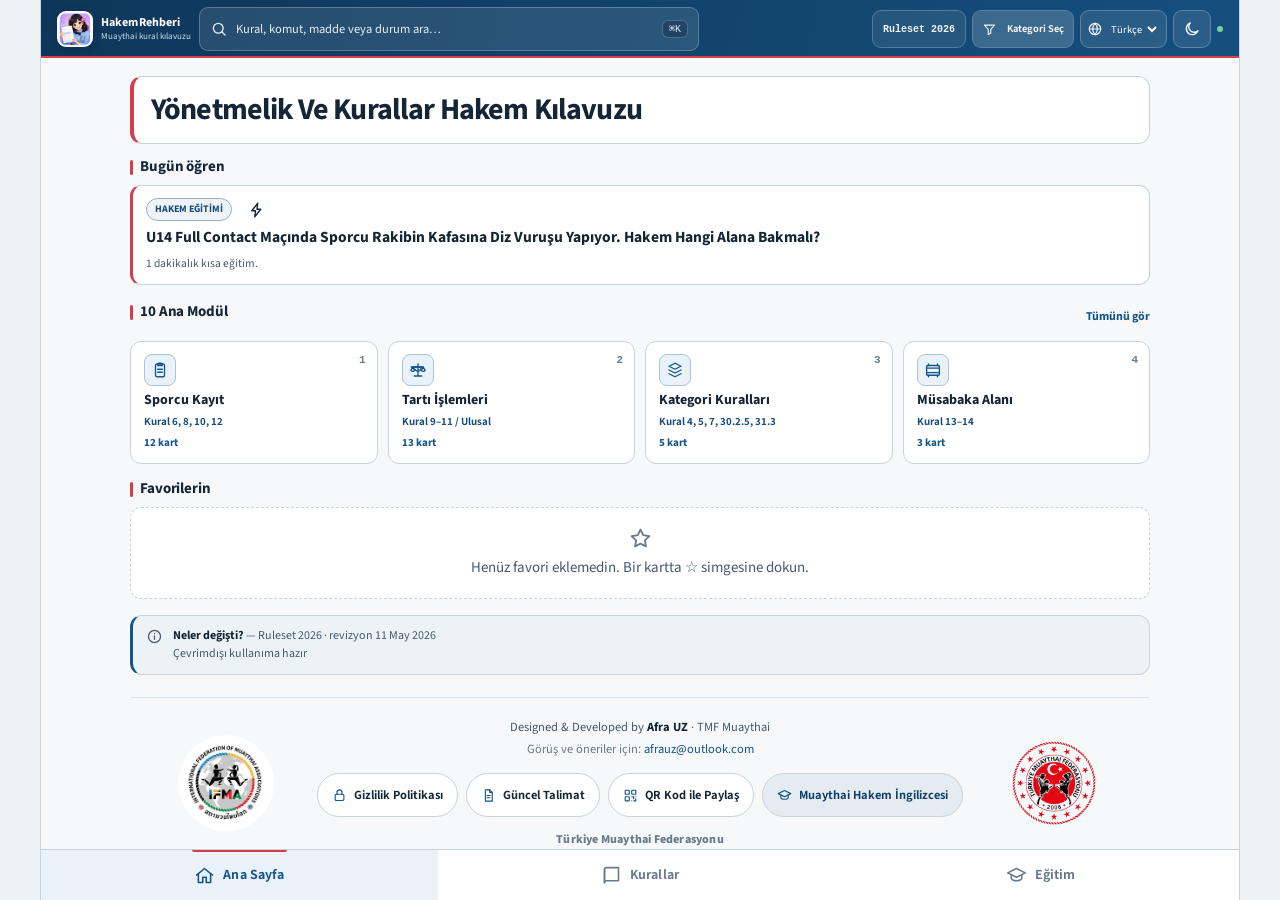
==== commit 939676c2: "Arayüzü yenile ve uygulama modüllerini güncelle" ====
--- a/index.html
+++ b/index.html
@@ -1,11 +1,16 @@
 <!doctype html>
-<html lang="tr" dir="ltr" data-theme="dark">
+<html lang="tr" dir="ltr" data-theme="light">
 <head>
   <meta charset="utf-8" />
   <meta name="viewport" content="width=device-width, initial-scale=1, viewport-fit=cover" />
   <script>
     (function () {
-      var base = new URL('.', location.href).href;
+      var projectRoot = "/ifma-hakem-rehberi/";
+      var markerAt = location.pathname.indexOf(projectRoot);
+      var basePath = markerAt >= 0
+        ? location.pathname.slice(0, markerAt + projectRoot.length)
+        : "/";
+      var base = new URL(basePath, location.origin).href;
       var el = document.createElement('base');
       el.href = base;
       document.head.appendChild(el);
@@ -13,7 +18,7 @@
   </script>
   <title>Muaythai Hakem Rehberi — IFMA 2026 Kuralları</title>
   <meta name="description" content="IFMA 2026 kurallarını hızlı, görsel ve kaynağı açık bir dijital rehbere dönüştüren hakem uygulaması." />
-  <meta name="theme-color" content="#103A61" />
+  <meta name="theme-color" content="#123F68" />
   <meta name="mobile-web-app-capable" content="yes" />
   <meta name="apple-mobile-web-app-capable" content="yes" />
   <meta name="apple-mobile-web-app-status-bar-style" content="black-translucent" />
@@ -24,12 +29,14 @@
   <link id="altDefault" rel="alternate" hreflang="x-default" href="https://tmf-muaythai.github.io/ifma-hakem-rehberi/tr/" />
   <link rel="icon" type="image/png" sizes="192x192" href="assets/icons/icon-192.png" />
   <link rel="apple-touch-icon" href="assets/icons/icon-192.png" />
+  <link rel="preconnect" href="https://fonts.googleapis.com" />
+  <link rel="preconnect" href="https://fonts.gstatic.com" crossorigin />
+  <link rel="stylesheet" href="https://fonts.googleapis.com/css2?family=Source+Sans+3:ital,wght@0,400;0,500;0,600;0,700;1,400&amp;family=Noto+Sans+Thai:wght@400;600;700&amp;display=swap" />
   <link rel="stylesheet" href="css/styles.css" />
 </head>
 <body>
   <div id="app" class="app" data-lang="tr">
     <header id="appHeader" class="app-header"></header>
-    <div id="modeBanner" class="mode-banner" hidden></div>
     <main id="main" class="main" tabindex="-1"></main>
     <nav id="tabbar" class="tabbar" aria-label="Ana navigasyon"></nav>
   </div>
--- a/css/styles.css
+++ b/css/styles.css
@@ -453,7 +453,7 @@
 /* ---------- Alt navigasyon ---------- */
 .tabbar {
   position: sticky; bottom: 0; z-index: 40; flex: 0 0 auto;
-  display: grid; grid-template-columns: repeat(5, 1fr);
+  display: grid; grid-template-columns: repeat(3, 1fr);
   background: color-mix(in srgb, var(--surface) 92%, transparent);
   backdrop-filter: saturate(1.4) blur(10px);
   border-top: 1px solid var(--line);
@@ -527,6 +527,8 @@
 .dg-scale-row em { margin-left: auto; font-style: normal; font-size: 11px; color: var(--ink-3); text-align: right; }
 .dg-scale-row.teal { border-left-color: var(--teal); } .dg-scale-row.navy { border-left-color: var(--navy-3); }
 .dg-scale-row.amber { border-left-color: var(--amber); } .dg-scale-row.red { border-left-color: var(--wrong-ink); }
+.dg-scale-note { display:flex;align-items:flex-start;gap:6px;margin-top:10px;padding:9px 11px;border-left:3px solid var(--gold);border-radius:8px;color:var(--ink-2);background:color-mix(in srgb,var(--gold) 8%,var(--surface));font-size:10.5px;line-height:1.45; }
+.dg-scale-note strong { flex:0 0 auto;color:#B47A13; }
 .dg-scroll { overflow-x: auto; }
 .dg-table { width: 100%; border-collapse: collapse; font-size: 12px; }
 .dg-table th { text-align: left; font-size: 10px; text-transform: uppercase; letter-spacing: .3px; color: var(--ink-3); padding: 6px 8px; border-bottom: 2px solid var(--line-2); white-space: nowrap; }
@@ -717,6 +719,79 @@
 .weighing-outline-item > .ic { width:14px;height:14px;color:var(--ink-3); }
 .weighing-content { min-width:0; }
 
+/* Orta Hakem: maç öncesinden maç sonuna doğrudan görev akışı */
+.referee-video-plan {
+  display:flex;
+  align-items:center;
+  gap:11px;
+  margin:0 0 13px;
+  padding:11px 13px;
+  border:1px solid color-mix(in srgb,var(--action) 30%,var(--line));
+  border-radius:12px;
+  color:var(--ink);
+  background:linear-gradient(120deg,color-mix(in srgb,var(--action) 9%,var(--surface)),var(--surface));
+}
+.referee-video-plan > .ic { width:23px;height:23px;flex:0 0 auto;color:var(--action); }
+.referee-video-plan strong,.referee-video-plan span { display:block; }
+.referee-video-plan strong { font-size:11.5px; }
+.referee-video-plan span { margin-top:2px;color:var(--ink-2);font-size:9.5px;line-height:1.35; }
+.referee-workspace { display:grid;grid-template-columns:minmax(245px,282px) minmax(0,1fr);align-items:start;gap:14px; }
+.referee-outline {
+  overflow:hidden;
+  border:1px solid var(--line);
+  border-radius:14px;
+  background:var(--surface);
+  box-shadow:var(--shadow-sm);
+}
+.referee-outline-head { display:flex;align-items:center;justify-content:space-between;gap:10px;padding:13px 14px;border-bottom:1px solid var(--line);background:linear-gradient(135deg,color-mix(in srgb,var(--navy-3) 10%,var(--surface)),var(--surface)); }
+.referee-outline-head > div { min-width:0; }
+.referee-outline-head span,.referee-outline-head small { display:block; }
+.referee-outline-head span { color:var(--ink);font-size:12.5px;font-weight:850; }
+.referee-outline-head small { margin-top:2px;color:var(--ink-3);font-size:8.5px;font-weight:700; }
+.referee-outline-head b { width:29px;height:29px;display:grid;place-items:center;flex:0 0 auto;border-radius:9px;color:#fff;background:var(--action);font-size:10.5px; }
+.referee-outline-list { display:grid;gap:3px;padding:7px; }
+.referee-section-item {
+  width:100%;
+  min-height:48px;
+  display:grid;
+  grid-template-columns:auto minmax(0,1fr) auto;
+  align-items:center;
+  gap:9px;
+  padding:7px 8px;
+  border:1px solid transparent;
+  border-radius:9px;
+  color:var(--ink-2);
+  background:transparent;
+  text-align:left;
+}
+.referee-section-item:hover { color:var(--ink);background:var(--surface-3); }
+.referee-section-item.on { color:var(--ink);border-color:color-mix(in srgb,var(--action) 52%,var(--line));background:color-mix(in srgb,var(--action) 8%,var(--surface));box-shadow:inset 3px 0 0 var(--action); }
+.referee-section-number { width:29px;height:29px;display:grid;place-items:center;flex:0 0 auto;border-radius:9px;color:var(--navy-3);background:color-mix(in srgb,var(--navy-3) 9%,var(--surface));font-size:10.5px;font-weight:900;font-variant-numeric:tabular-nums; }
+.referee-section-item.on .referee-section-number { color:#fff;background:var(--action); }
+.referee-section-copy { min-width:0; }
+.referee-section-copy strong { display:block;color:inherit;font-size:11.3px;line-height:1.3; }
+.referee-section-copy small { display:block;margin-top:3px;color:var(--ink-3);font-size:8.5px;font-weight:720; }
+.referee-section-item > .ic { width:14px;height:14px;color:var(--ink-3); }
+.referee-content { min-width:0; }
+.referee-command-switcher {
+  margin:0 0 9px;
+  padding:12px;
+  border:1px solid var(--line);
+  border-radius:13px;
+  background:color-mix(in srgb,var(--navy-3) 4%,var(--surface));
+  box-shadow:var(--shadow-sm);
+}
+.referee-command-switcher > div:first-child { display:flex;align-items:baseline;justify-content:space-between;gap:10px;margin-bottom:9px; }
+.referee-command-switcher > div:first-child span { color:var(--ink);font-size:11.5px;font-weight:850; }
+.referee-command-switcher > div:first-child small { color:var(--ink-3);font-size:8.5px;font-weight:700; }
+.referee-command-tabs { display:grid;grid-template-columns:repeat(4,minmax(0,1fr));gap:6px; }
+.referee-command-tab { min-width:0;display:flex;align-items:center;justify-content:space-between;gap:6px;min-height:39px;padding:8px 9px;border:1px solid var(--line);border-radius:9px;color:var(--ink-2);background:var(--surface);text-align:left; }
+.referee-command-tab span { overflow:hidden;font-size:10.5px;font-weight:850;text-overflow:ellipsis; }
+.referee-command-tab small { color:var(--ink-3);font-size:7.5px;font-weight:750; }
+.referee-command-tab:hover { color:var(--action);border-color:color-mix(in srgb,var(--action) 48%,var(--line)); }
+.referee-command-tab.on { color:#fff;border-color:var(--action);background:var(--action);box-shadow:0 5px 13px color-mix(in srgb,var(--action) 24%,transparent); }
+.referee-command-tab.on small { color:rgba(255,255,255,.72); }
+
 /* Kategori Kuralları: ikinci bir liste ekranı olmadan doğrudan içerik */
 .category-direct-tabs {
   display:grid;
@@ -749,6 +824,420 @@
 .category-tab-copy strong { display:block;font-size:10.5px;line-height:1.25; }
 .category-tab-copy small { display:block;margin-top:4px;color:var(--ink-3);font-size:8.5px;font-weight:750; }
 .category-direct-content { min-width:0; }
+
+/* Müsabaka Alanı: üç doğrudan kural sekmesi */
+.field-direct-tabs {
+  display:grid;
+  grid-template-columns:repeat(3,minmax(0,1fr));
+  gap:8px;
+  margin:0 0 13px;
+  padding:6px;
+  border:1px solid var(--line);
+  border-radius:14px;
+  background:var(--surface-3);
+}
+.field-direct-tab {
+  min-width:0;
+  min-height:68px;
+  display:flex;
+  align-items:center;
+  gap:10px;
+  padding:10px 11px;
+  border:1px solid transparent;
+  border-radius:10px;
+  color:var(--ink-2);
+  background:transparent;
+  text-align:left;
+}
+.field-direct-tab:hover { color:var(--ink);background:var(--surface); }
+.field-direct-tab.on { color:var(--ink);border-color:color-mix(in srgb,var(--action) 50%,var(--line));background:var(--surface);box-shadow:var(--shadow-sm),inset 0 -3px 0 var(--action); }
+.field-tab-number { width:31px;height:31px;display:grid;place-items:center;flex:0 0 auto;border-radius:9px;color:var(--navy-3);background:color-mix(in srgb,var(--navy-3) 9%,var(--surface));font-size:12px;font-weight:900; }
+.field-direct-tab.on .field-tab-number { color:#fff;background:var(--action); }
+.field-direct-tab strong,.field-direct-tab small { display:block; }
+.field-direct-tab strong { font-size:11.5px;line-height:1.3; }
+.field-direct-tab small { margin-top:4px;color:var(--ink-3);font-size:8.5px;font-weight:750; }
+.field-direct-content { min-width:0; }
+
+/* Ekipman: kategori tablosu, fotoğraflı katalog ve kısıtlamalar */
+.equipment-main-tabs {
+  display:grid;
+  grid-template-columns:repeat(3,minmax(0,1fr));
+  gap:8px;
+  margin:0 0 14px;
+}
+.equipment-main-tab {
+  min-width:0;
+  min-height:72px;
+  display:flex;
+  align-items:center;
+  gap:10px;
+  padding:10px 12px;
+  border:1px solid var(--line);
+  border-radius:12px;
+  color:var(--ink-2);
+  background:var(--surface);
+  box-shadow:var(--shadow-sm);
+  text-align:left;
+}
+.equipment-main-tab > span { width:31px;height:31px;display:grid;place-items:center;flex:0 0 auto;border-radius:9px;color:#74518D;background:color-mix(in srgb,#8B5DAD 12%,var(--surface));font-size:12px;font-weight:900; }
+.equipment-main-tab strong,.equipment-main-tab small { display:block; }
+.equipment-main-tab strong { color:inherit;font-size:11px;line-height:1.3; }
+.equipment-main-tab small { margin-top:4px;color:var(--ink-3);font-size:8.3px;font-weight:750; }
+.equipment-main-tab:hover { color:var(--ink);border-color:color-mix(in srgb,#8B5DAD 50%,var(--line)); }
+.equipment-main-tab.on { color:var(--ink);border-color:#8B5DAD;background:color-mix(in srgb,#8B5DAD 7%,var(--surface));box-shadow:inset 0 -3px 0 #8B5DAD,var(--shadow-sm); }
+.equipment-main-tab.on > span { color:#fff;background:#8B5DAD; }
+.equipment-section-content { min-width:0; }
+.equipment-catalog-layout { display:grid;grid-template-columns:minmax(300px,350px) minmax(0,1fr);align-items:start;gap:14px; }
+.equipment-catalog { overflow:hidden;border:1px solid var(--line);border-radius:14px;background:var(--surface);box-shadow:var(--shadow-sm); }
+.equipment-catalog-head { display:flex;align-items:center;justify-content:space-between;gap:12px;padding:13px 14px;border-bottom:1px solid var(--line);background:linear-gradient(135deg,color-mix(in srgb,#8B5DAD 11%,var(--surface)),var(--surface)); }
+.equipment-catalog-head span { display:block;color:#8B5DAD;font-size:8.5px;font-weight:900;text-transform:uppercase;letter-spacing:.07em; }
+.equipment-catalog-head h2 { margin:3px 0 0;color:var(--ink);font-size:15px; }
+.equipment-catalog-head b { width:32px;height:32px;display:grid;place-items:center;flex:0 0 auto;border-radius:10px;color:#fff;background:#8B5DAD;font-size:11px; }
+.equipment-tile-grid { max-height:720px;display:grid;grid-template-columns:repeat(2,minmax(0,1fr));gap:7px;overflow-y:auto;padding:8px;overscroll-behavior:contain; }
+.equipment-tile { position:relative;min-width:0;min-height:145px;display:flex;flex-direction:column;align-items:stretch;gap:7px;padding:7px;border:1px solid var(--line);border-radius:11px;color:var(--ink-2);background:var(--surface);text-align:left; }
+.equipment-tile:hover { color:var(--ink);border-color:color-mix(in srgb,#8B5DAD 42%,var(--line));background:color-mix(in srgb,#8B5DAD 3%,var(--surface)); }
+.equipment-tile.on { color:var(--ink);border-color:#8B5DAD;box-shadow:inset 0 0 0 1px #8B5DAD,0 7px 17px color-mix(in srgb,#8B5DAD 14%,transparent); }
+.equipment-tile-number { position:absolute;z-index:1;top:12px;left:12px;min-width:29px;height:23px;display:grid;place-items:center;padding:0 6px;border-radius:7px;color:#fff;background:rgba(19,34,51,.82);font-size:8.5px;font-weight:900;backdrop-filter:blur(4px); }
+.equipment-tile-photo { height:100px;display:grid;place-items:center;overflow:hidden;border-radius:8px;background:#fff; }
+.equipment-tile-photo img { width:100%;height:100%;display:block;object-fit:contain; }
+.equipment-tile strong { padding:0 3px 3px;font-size:10.5px;line-height:1.3; }
+.equipment-detail-wrap { min-width:0; }
+.equipment-detail { overflow:hidden;border:1px solid var(--line);border-top:3px solid #8B5DAD;border-radius:14px;background:var(--surface);box-shadow:var(--shadow-sm); }
+.equipment-detail > header { padding:18px 18px 15px;border-bottom:1px solid var(--line);background:linear-gradient(145deg,color-mix(in srgb,#8B5DAD 7%,var(--surface)),var(--surface)); }
+.equipment-detail-meta { display:flex;align-items:center;gap:7px; }
+.equipment-detail-meta span { min-width:33px;height:25px;display:grid;place-items:center;padding:0 7px;border-radius:8px;color:#fff;background:#8B5DAD;font-size:9px;font-weight:900; }
+.equipment-detail-meta b { padding:5px 8px;border:1px solid var(--line);border-radius:999px;color:var(--ink-3);background:var(--surface);font-size:8.5px; }
+.equipment-detail h2 { margin:12px 0 6px;color:var(--ink);font-size:21px;letter-spacing:-.02em; }
+.equipment-detail > header p { margin:0;color:var(--ink-2);font-size:12.5px;line-height:1.55; }
+.equipment-rule,.equipment-photo { margin:14px;padding:14px;border-radius:11px; }
+.equipment-rule { border:1px solid var(--line);border-left:3px solid var(--navy-3);background:color-mix(in srgb,var(--surface-3) 54%,var(--surface)); }
+.equipment-photo { border:1px solid color-mix(in srgb,#8B5DAD 32%,var(--line));background:color-mix(in srgb,#8B5DAD 4%,var(--surface)); }
+.equipment-photo .card-img { max-width:620px;margin:10px auto 0;background:#fff; }
+.equipment-photo .card-img img { max-height:430px;object-fit:contain; }
+.equipment-photo .diagram + .card-img { margin-top:14px; }
+.equipment-restriction-head { display:flex;align-items:center;gap:12px;margin-bottom:11px;padding:14px 15px;border:1px solid var(--line);border-radius:13px;background:linear-gradient(135deg,var(--navy-2),var(--navy-3));color:#fff; }
+.equipment-restriction-head > span { width:37px;height:37px;display:grid;place-items:center;flex:0 0 auto;border:1px solid rgba(255,255,255,.25);border-radius:10px;color:var(--gold-2);background:rgba(255,255,255,.08); }
+.equipment-restriction-head h2 { margin:0;font-size:16px; }
+.equipment-restriction-head p { margin:4px 0 0;color:rgba(255,255,255,.7);font-size:9.5px; }
+.equipment-restriction-grid { display:grid;grid-template-columns:repeat(3,minmax(0,1fr));gap:10px; }
+.equipment-restriction-card { overflow:hidden;min-width:0;border:1px solid var(--line);border-top:3px solid #C94B5F;border-radius:12px;background:var(--surface);box-shadow:var(--shadow-sm); }
+.equipment-restriction-card > header { display:flex;align-items:center;justify-content:space-between;gap:8px;padding:10px 11px;border-bottom:1px solid var(--line);background:color-mix(in srgb,#C94B5F 6%,var(--surface)); }
+.equipment-restriction-card > header span { color:#C94B5F;font-size:10px;font-weight:900; }
+.equipment-restriction-card > header b { color:var(--ink-3);font-size:8px; }
+.equipment-restriction-card h3 { margin:13px 13px 6px;color:var(--ink);font-size:13px; }
+.equipment-restriction-card > p { min-height:61px;margin:0;padding:0 13px 12px;color:var(--ink-2);font-size:10.5px;line-height:1.5; }
+.equipment-restriction-rule { padding:12px 13px;border-top:1px solid var(--line);background:var(--surface-3);font-size:10.5px;line-height:1.55; }
+
+/* Fauller, Sayım ve Maç Kararları: üç doğrudan çalışma ekranı */
+.decision-main-tabs { display:grid;grid-template-columns:repeat(3,minmax(0,1fr));gap:8px;margin:0 0 14px; }
+.decision-main-tab { min-width:0;min-height:70px;display:flex;align-items:center;gap:10px;padding:10px 12px;border:1px solid var(--line);border-radius:12px;color:var(--ink-2);background:var(--surface);box-shadow:var(--shadow-sm);text-align:left; }
+.decision-main-tab > span,.decision-item-number { width:31px;height:31px;display:grid;place-items:center;flex:0 0 auto;border-radius:9px;color:#B23E27;background:color-mix(in srgb,#C0492B 11%,var(--surface));font-size:11px;font-weight:900; }
+.decision-main-tab strong,.decision-main-tab small { display:block; }
+.decision-main-tab strong { color:inherit;font-size:11.5px;line-height:1.3; }
+.decision-main-tab small { margin-top:4px;color:var(--ink-3);font-size:8.5px;font-weight:750; }
+.decision-main-tab:hover { color:var(--ink);border-color:color-mix(in srgb,#C0492B 46%,var(--line)); }
+.decision-main-tab.on { color:var(--ink);border-color:#C0492B;background:color-mix(in srgb,#C0492B 6%,var(--surface));box-shadow:inset 0 -3px 0 #C0492B,var(--shadow-sm); }
+.decision-main-tab.on > span { color:#fff;background:#C0492B; }
+.decision-section-content,.decision-direct-stack { min-width:0; }
+.decision-direct-stack { display:grid;gap:12px; }
+.decision-direct-card,.foul-types-panel,.decision-matrix { overflow:hidden;border:1px solid var(--line);border-top:3px solid #C0492B;border-radius:14px;background:var(--surface);box-shadow:var(--shadow-sm); }
+.decision-direct-card > header,.foul-types-panel > header,.decision-matrix > header { display:flex;align-items:flex-start;gap:11px;padding:16px 17px;border-bottom:1px solid var(--line);background:linear-gradient(145deg,color-mix(in srgb,#C0492B 6%,var(--surface)),var(--surface)); }
+.decision-direct-card > header small,.foul-types-panel > header small,.decision-matrix > header small { display:block;color:var(--ink-3);font-size:8.5px;font-weight:800; }
+.decision-direct-card h2,.foul-types-panel h2,.decision-matrix h2 { margin:4px 0 0;color:var(--ink);font-size:17px;letter-spacing:-.015em; }
+.decision-direct-card h3 { margin:5px 0 0;color:#C0492B;font-size:10.5px; }
+.decision-direct-quick { margin:0;padding:13px 17px;color:var(--ink-2);font-size:11.5px;line-height:1.55; }
+.decision-rule-block { margin:0 14px 14px;padding:14px;border:1px solid var(--line);border-left:3px solid #C0492B;border-radius:11px;background:color-mix(in srgb,var(--surface-3) 55%,var(--surface)); }
+.decision-note-grid { display:grid;grid-template-columns:repeat(3,minmax(0,1fr));gap:7px;padding:0 14px 14px; }
+.decision-note-grid > div { padding:10px;border:1px solid var(--line);border-radius:9px;background:var(--surface-3); }
+.decision-note-grid strong,.decision-note-grid span { display:block; }
+.decision-note-grid strong { margin-bottom:5px;color:#C0492B;font-size:8.5px;text-transform:uppercase;letter-spacing:.04em; }
+.decision-note-grid span { color:var(--ink-2);font-size:10px;line-height:1.45; }
+.decision-card-media { margin:0 14px 14px;padding:12px;border:1px solid var(--line);border-radius:11px;background:color-mix(in srgb,#C0492B 3%,var(--surface)); }
+.foul-types-panel > header,.decision-matrix > header { position:relative; }
+.foul-types-panel > header > div,.decision-matrix > header > div { min-width:0; }
+.foul-types-panel > header p,.decision-matrix > header p { max-width:720px;margin:7px 0 0;color:var(--ink-2);font-size:11px;line-height:1.5; }
+.future-video-badge { display:inline-flex;align-items:center;gap:5px;margin-left:auto;padding:6px 8px;border:1px dashed color-mix(in srgb,#C0492B 42%,var(--line));border-radius:999px;color:#C0492B;background:var(--surface);font-size:8.5px;font-weight:850;white-space:nowrap; }
+.future-video-badge .ic { width:13px;height:13px; }
+.foul-types-intro { margin:12px 14px 0;padding:12px 13px;border:1px solid var(--line);border-left:3px solid #C0492B;border-radius:10px;background:var(--surface-3); }
+.foul-types-grid { display:grid;grid-template-columns:repeat(2,minmax(0,1fr));gap:7px;padding:12px 14px 15px; }
+.foul-type-item { min-width:0;display:flex;align-items:flex-start;gap:9px;padding:10px 11px;border:1px solid var(--line);border-radius:10px;background:var(--surface); }
+.foul-type-item > span { min-width:53px;padding:5px 6px;border-radius:7px;color:#fff;background:#C0492B;font-size:8.5px;font-weight:900;text-align:center; }
+.foul-type-item p { margin:1px 0 0;color:var(--ink-2);font-size:10.5px;line-height:1.48; }
+.decision-code-table { margin:13px 14px 9px;border:1px solid var(--line);border-radius:11px;overflow:hidden; }
+.decision-code-head,.decision-code-row { display:grid;grid-template-columns:120px minmax(0,1fr) 58px;align-items:center;gap:8px; }
+.decision-code-head { padding:9px 11px;color:var(--ink-3);background:var(--surface-3);font-size:8px;font-weight:850;text-transform:uppercase;letter-spacing:.05em; }
+.decision-code-row { width:100%;min-height:48px;padding:8px 11px;border:0;border-top:1px solid var(--line);color:var(--ink-2);background:var(--surface);text-align:left; }
+.decision-code-row:hover { color:var(--ink);background:color-mix(in srgb,#C0492B 4%,var(--surface)); }
+.decision-code-row.on { color:var(--ink);background:color-mix(in srgb,#C0492B 8%,var(--surface));box-shadow:inset 3px 0 0 #C0492B; }
+.decision-code-row strong { color:#C0492B;font-size:11px; }
+.decision-code-row span { font-size:10.5px;line-height:1.35; }
+.decision-code-row small { color:var(--ink-3);font-size:8.5px;font-weight:800;text-align:right; }
+.decision-code-detail { margin:0 14px 15px;padding:14px;border:1px solid color-mix(in srgb,#C0492B 35%,var(--line));border-radius:11px;background:linear-gradient(135deg,color-mix(in srgb,#C0492B 8%,var(--surface)),var(--surface)); }
+.decision-code-detail > header { display:flex;align-items:center;gap:11px; }
+.decision-code-detail > header > strong { min-width:76px;padding:10px 9px;border-radius:9px;color:#fff;background:#C0492B;font-size:12px;text-align:center; }
+.decision-code-detail h3 { margin:0;color:var(--ink);font-size:14px; }
+.decision-code-detail header span { display:block;margin-top:4px;color:var(--ink-3);font-size:8.5px;font-weight:800; }
+.decision-code-detail p { margin:11px 0 0;color:var(--ink-2);font-size:11px;line-height:1.58; }
+
+/* Yan Hakem: altı doğrudan sekme ve Puanlama Sistemleri için tek ekran */
+.judge-main-tabs {
+  display:grid;
+  grid-template-columns:repeat(3,minmax(0,1fr));
+  gap:8px;
+  margin:0 0 14px;
+  padding:6px;
+  border:1px solid var(--line);
+  border-radius:14px;
+  background:var(--surface-3);
+}
+.judge-main-tab {
+  min-width:0;
+  min-height:68px;
+  display:flex;
+  align-items:center;
+  gap:10px;
+  padding:10px 11px;
+  border:1px solid transparent;
+  border-radius:10px;
+  color:var(--ink-2);
+  background:transparent;
+  text-align:left;
+}
+.judge-main-tab > span {
+  width:31px;
+  height:31px;
+  display:grid;
+  place-items:center;
+  flex:0 0 auto;
+  border-radius:9px;
+  color:#A2610F;
+  background:color-mix(in srgb,#C77D1A 11%,var(--surface));
+  font-size:11px;
+  font-weight:900;
+}
+.judge-main-tab strong,.judge-main-tab small { display:block; }
+.judge-main-tab strong { color:inherit;font-size:11px;line-height:1.3; }
+.judge-main-tab small { margin-top:4px;color:var(--ink-3);font-size:8.3px;font-weight:750; }
+.judge-main-tab:hover { color:var(--ink);background:var(--surface); }
+.judge-main-tab.on {
+  color:var(--ink);
+  border-color:#C77D1A;
+  background:var(--surface);
+  box-shadow:var(--shadow-sm),inset 0 -3px 0 #C77D1A;
+}
+.judge-main-tab.on > span { color:#fff;background:#C77D1A; }
+.judge-section-content,.judge-system-stack { min-width:0; }
+.judge-section-content .registration-document { border-top-color:#C77D1A; }
+.judge-section-content .registration-media { border-color:color-mix(in srgb,#C77D1A 42%,var(--line));background:color-mix(in srgb,#C77D1A 5%,var(--surface)); }
+.judge-system-stack { display:grid;gap:13px; }
+.judge-system-item {
+  overflow:hidden;
+  border:1px solid var(--line);
+  border-top:3px solid #C77D1A;
+  border-radius:14px;
+  background:var(--surface);
+  box-shadow:var(--shadow-sm);
+}
+.judge-system-item > header {
+  display:flex;
+  align-items:center;
+  gap:11px;
+  padding:14px 17px;
+  border-bottom:1px solid var(--line);
+  background:linear-gradient(145deg,color-mix(in srgb,#C77D1A 8%,var(--surface)),var(--surface));
+}
+.judge-system-item > header > span {
+  min-width:43px;
+  height:31px;
+  display:grid;
+  place-items:center;
+  padding:0 8px;
+  border-radius:9px;
+  color:#fff;
+  background:#C77D1A;
+  font-size:10.5px;
+  font-weight:900;
+}
+.judge-system-item > header small { display:block;color:var(--ink-3);font-size:8.5px;font-weight:800; }
+.judge-system-item > header h2 { margin:4px 0 0;color:var(--ink);font-size:17px;letter-spacing:-.015em; }
+.judge-system-item > .registration-document { border:0;border-radius:0;box-shadow:none; }
+.judge-system-item > .registration-document .registration-document-head h2 { display:none; }
+.judge-system-item > .registration-document .registration-document-head .detail-labels { margin-bottom:8px; }
+.judge-system-item .registration-media { border-color:color-mix(in srgb,#C77D1A 38%,var(--line));background:color-mix(in srgb,#C77D1A 5%,var(--surface)); }
+
+/* Wai Kru & Mai Muay: 14 doğrudan sekme, 14.1 aynı içerik ekranında */
+.wai-main-tabs {
+  display:grid;
+  grid-template-columns:repeat(4,minmax(0,1fr));
+  gap:8px;
+  margin:0 0 14px;
+  padding:6px;
+  border:1px solid var(--line);
+  border-radius:14px;
+  background:var(--surface-3);
+}
+.wai-main-tab {
+  min-width:0;
+  min-height:68px;
+  display:flex;
+  align-items:center;
+  gap:10px;
+  padding:10px 11px;
+  border:1px solid transparent;
+  border-radius:10px;
+  color:var(--ink-2);
+  background:transparent;
+  text-align:left;
+}
+.wai-main-tab > span {
+  width:32px;
+  height:32px;
+  display:grid;
+  place-items:center;
+  flex:0 0 auto;
+  border-radius:50%;
+  color:#95512B;
+  background:color-mix(in srgb,#B5642E 12%,var(--surface));
+  font-size:10.5px;
+  font-weight:900;
+}
+.wai-main-tab strong,.wai-main-tab small { display:block; }
+.wai-main-tab strong { color:inherit;font-size:10.5px;line-height:1.3; }
+.wai-main-tab small { margin-top:4px;color:var(--ink-3);font-size:8.3px;font-weight:750; }
+.wai-main-tab:hover { color:var(--ink);background:var(--surface); }
+.wai-main-tab.on {
+  color:var(--ink);
+  border-color:#B5642E;
+  background:var(--surface);
+  box-shadow:var(--shadow-sm),inset 0 -3px 0 #B5642E;
+}
+.wai-main-tab.on > span { color:#fff;background:#B5642E; }
+.wai-section-content,.wai-area-stack { min-width:0; }
+.wai-section-content .registration-document { border-top-color:#B5642E; }
+.wai-section-content .registration-media { border-color:color-mix(in srgb,#B5642E 40%,var(--line));background:color-mix(in srgb,#B5642E 5%,var(--surface)); }
+.wai-area-stack { display:grid;gap:13px; }
+.wai-area-item {
+  overflow:hidden;
+  border:1px solid var(--line);
+  border-top:3px solid #B5642E;
+  border-radius:14px;
+  background:var(--surface);
+  box-shadow:var(--shadow-sm);
+}
+.wai-area-item > header {
+  display:flex;
+  align-items:center;
+  gap:11px;
+  padding:14px 17px;
+  border-bottom:1px solid var(--line);
+  background:linear-gradient(145deg,color-mix(in srgb,#B5642E 9%,var(--surface)),var(--surface));
+}
+.wai-area-item > header > span {
+  min-width:43px;
+  height:31px;
+  display:grid;
+  place-items:center;
+  padding:0 8px;
+  border-radius:9px;
+  color:#fff;
+  background:#B5642E;
+  font-size:10.5px;
+  font-weight:900;
+}
+.wai-area-item > header small { display:block;color:var(--ink-3);font-size:8.5px;font-weight:800; }
+.wai-area-item > header h2 { margin:4px 0 0;color:var(--ink);font-size:17px;letter-spacing:-.015em; }
+.wai-area-item > .registration-document { border:0;border-radius:0;box-shadow:none; }
+.wai-area-item > .registration-document .registration-document-head h2 { display:none; }
+.wai-area-item > .registration-document .registration-document-head .detail-labels { margin-bottom:8px; }
+
+/* Kural 38: kültürel müsabaka sürelerini mobilde de karşılaştırılabilir tutar */
+.cultural-duration-card {
+  overflow:hidden;
+  margin:10px auto 0;
+  border:1px solid color-mix(in srgb,#B5642E 42%,var(--line));
+  border-radius:14px;
+  background:var(--surface);
+  box-shadow:0 12px 28px rgba(71,39,20,.14);
+}
+.cultural-duration-card > header {
+  display:flex;
+  align-items:center;
+  gap:11px;
+  padding:15px 16px;
+  color:#fff;
+  background:radial-gradient(circle at 88% 0,rgba(255,220,163,.22),transparent 36%),linear-gradient(135deg,#4A2C1D,#A55B2E);
+}
+.cultural-duration-mark {
+  width:37px;
+  height:37px;
+  display:grid;
+  place-items:center;
+  flex:0 0 auto;
+  border:1px solid rgba(255,255,255,.2);
+  border-radius:11px;
+  background:rgba(255,255,255,.11);
+}
+.cultural-duration-mark .ic { width:19px;height:19px; }
+.cultural-duration-card h3 { margin:0;font-size:15px;line-height:1.25; }
+.cultural-duration-card header p { margin:4px 0 0;color:rgba(255,255,255,.72);font-size:10px;font-weight:700; }
+.cultural-duration-wrap { overflow-x:auto; }
+.cultural-duration-card table { width:100%;min-width:710px;border-collapse:collapse;font-size:11.5px; }
+.cultural-duration-card thead th {
+  padding:10px 13px;
+  color:var(--ink-2);
+  background:var(--surface-3);
+  font-size:8.7px;
+  font-weight:850;
+  text-align:left;
+  text-transform:uppercase;
+  letter-spacing:.05em;
+}
+.cultural-duration-card tbody th,.cultural-duration-card tbody td { padding:13px;border-top:1px solid var(--line);text-align:left; }
+.cultural-duration-card tbody tr:nth-child(even) { background:color-mix(in srgb,#B5642E 4%,var(--surface)); }
+.cultural-duration-card tbody th { color:var(--ink); }
+.cultural-duration-card tbody th strong { display:inline-block;font-size:12px; }
+.cultural-format-mark { width:7px;height:7px;display:inline-block;margin-right:7px;border-radius:50%;background:#B5642E;box-shadow:0 0 0 4px color-mix(in srgb,#B5642E 12%,transparent); }
+.cultural-duration-card tbody td { color:var(--ink-2); }
+.cultural-time { display:inline-flex;padding:5px 8px;border-radius:999px;font-size:10.5px;font-weight:850;white-space:nowrap; }
+.cultural-time.is-min { color:#236347;background:color-mix(in srgb,#3A986E 11%,var(--surface)); }
+.cultural-time.is-allowed { color:#805213;background:color-mix(in srgb,#D99A32 13%,var(--surface)); }
+.cultural-time.is-stop { color:#A33C35;background:color-mix(in srgb,#C84F46 11%,var(--surface)); }
+.cultural-duration-card > footer { display:flex;align-items:flex-start;gap:7px;padding:11px 13px;border-top:1px solid var(--line);color:var(--ink-2);background:color-mix(in srgb,#B5642E 7%,var(--surface));font-size:10.5px;line-height:1.45; }
+.cultural-duration-card > footer .ic { width:14px;height:14px;flex:0 0 auto;color:#B5642E; }
+
+/* Başlık dili: tüm ekranlarda her sözcüğün ilk harfi büyük görünür. */
+.main h1,.main h2,.main h3,.main h4,
+.detail-title,.section-title,.mod-title,.card-title,.row-title,.registration-empty-title,
+.weighing-outline-copy strong,.referee-section-copy strong,.category-tab-copy strong,
+.field-direct-tab strong,.equipment-main-tab strong,.judge-main-tab strong,.decision-main-tab strong,
+.wai-main-tab strong,.document-tab,.championship-tab,.equipment-tile strong,.train-name,.filter-title {
+  text-transform:capitalize;
+}
+
+/* Kural 15 kategori ve koruyucu tabloları */
+.equipment-category-board,.protector-status-board { overflow:hidden;padding:0;background:var(--surface); }
+.equipment-category-board > header { display:flex;align-items:center;justify-content:space-between;gap:12px;padding:14px 15px;color:#fff;background:linear-gradient(135deg,#56396B,#8B5DAD); }
+.equipment-category-board > header strong,.equipment-category-board > header small { display:block; }
+.equipment-category-board > header strong { font-size:14px; }
+.equipment-category-board > header small { margin-top:4px;color:rgba(255,255,255,.7);font-size:9px; }
+.equipment-category-board > header b { width:34px;height:34px;display:grid;place-items:center;border:1px solid rgba(255,255,255,.3);border-radius:10px;background:rgba(255,255,255,.1);font-size:11px; }
+.equipment-essentials { display:flex;flex-wrap:wrap;gap:5px;padding:11px 12px;border-bottom:1px solid var(--line);background:color-mix(in srgb,#8B5DAD 4%,var(--surface)); }
+.equipment-essentials span { display:inline-flex;padding:5px 7px;border:1px solid var(--line);border-radius:999px;color:var(--ink-2);background:var(--surface);font-size:8.5px;font-weight:750; }
+.equipment-category-wrap { overflow-x:auto; }
+.equipment-category-board table,.protector-status-board table { width:100%;border-collapse:collapse;font-size:11px; }
+.equipment-category-board table { min-width:560px; }
+.equipment-category-board th,.equipment-category-board td,.protector-status-board th,.protector-status-board td { padding:10px 12px;border-top:1px solid var(--line);text-align:left; }
+.equipment-category-board thead th,.protector-status-board thead th { color:var(--ink-3);background:var(--surface-3);font-size:8px;font-weight:850;text-transform:uppercase;letter-spacing:.05em; }
+.equipment-category-board tbody th,.protector-status-board tbody th { color:var(--ink);font-weight:780; }
+.equip-status { display:inline-flex;padding:5px 8px;border-radius:999px;font-size:9px;font-weight:850;white-space:nowrap; }
+.equip-status.is-yes { color:#27825E;background:color-mix(in srgb,#3DA778 12%,var(--surface)); }
+.equip-status.is-no { color:#C44B61;background:color-mix(in srgb,#C94B5F 11%,var(--surface)); }
+.equip-status.is-optional { color:#B47818;background:color-mix(in srgb,var(--gold) 13%,var(--surface)); }
+.equipment-category-board > footer { padding:9px 12px;border-top:1px solid var(--line);color:var(--ink-2);background:color-mix(in srgb,var(--gold) 6%,var(--surface));font-size:9.5px;line-height:1.4; }
+.protector-status-board { margin-bottom:13px; }
+.protector-status-board > header { display:flex;align-items:center;justify-content:space-between;gap:10px;padding:12px 13px;color:#fff;background:linear-gradient(135deg,var(--navy-2),var(--navy-3)); }
+.protector-status-board > header strong { font-size:12.5px; }
+.protector-status-board > header span { padding:4px 7px;border:1px solid rgba(255,255,255,.3);border-radius:999px;color:var(--gold-2);font-size:8.5px;font-weight:850; }
 
 /* Kural 7: kodla yönetilen kategori/raund tablosu */
 .rounds-table-card { overflow:hidden;margin:10px auto 0;border:1px solid color-mix(in srgb,var(--action) 35%,var(--line));border-radius:14px;background:var(--surface);box-shadow:0 12px 28px rgba(8,31,53,.13); }
@@ -923,6 +1412,17 @@
 @media (max-width:860px) {
   .weighing-workspace { grid-template-columns:1fr; }
   .weighing-outline-list { max-height:330px;overflow-y:auto;overscroll-behavior:contain; }
+  .referee-workspace { grid-template-columns:1fr; }
+  .referee-outline-list { display:flex;overflow-x:auto;scroll-snap-type:x proximity;scrollbar-width:thin; }
+  .referee-section-item { flex:0 0 min(73vw,235px);scroll-snap-align:start; }
+  .field-direct-tabs,.equipment-main-tabs,.decision-main-tabs,.judge-main-tabs,.wai-main-tabs { display:flex;overflow-x:auto;scroll-snap-type:x proximity;scrollbar-width:thin; }
+  .field-direct-tab,.equipment-main-tab,.decision-main-tab,.judge-main-tab,.wai-main-tab { flex:0 0 min(72vw,245px);scroll-snap-align:start; }
+  .equipment-catalog-layout { grid-template-columns:1fr; }
+  .equipment-tile-grid { max-height:none;grid-template-columns:repeat(3,minmax(0,1fr));overflow:visible; }
+  .equipment-restriction-grid { grid-template-columns:1fr; }
+  .equipment-restriction-card > p { min-height:0; }
+  .foul-types-grid { grid-template-columns:1fr; }
+  .decision-note-grid { grid-template-columns:1fr; }
   .category-direct-tabs { display:flex;overflow-x:auto;scroll-snap-type:x proximity;scrollbar-width:thin; }
   .category-direct-tab { flex:0 0 min(70vw,235px);scroll-snap-align:start; }
   .weight-category-grid { grid-template-columns:1fr; }
@@ -930,10 +1430,37 @@
   .ccl-limit-card h4 { min-height:0; }
   .head-action-grid { grid-template-columns:1fr; }
 }
+@media (max-width:650px) {
+  .cultural-duration-card table { min-width:0; }
+  .cultural-duration-card thead { display:none; }
+  .cultural-duration-card tbody { display:grid;gap:9px;padding:10px; }
+  .cultural-duration-card tbody tr { display:grid;grid-template-columns:repeat(2,minmax(0,1fr));overflow:hidden;border:1px solid var(--line);border-radius:11px;background:var(--surface); }
+  .cultural-duration-card tbody tr:nth-child(even) { background:var(--surface); }
+  .cultural-duration-card tbody th { grid-column:1/-1;background:color-mix(in srgb,#B5642E 7%,var(--surface)); }
+  .cultural-duration-card tbody th,.cultural-duration-card tbody td { padding:10px;border-top:0; }
+  .cultural-duration-card tbody td { border-top:1px solid var(--line); }
+  .cultural-duration-card tbody td:nth-of-type(even) { border-left:1px solid var(--line); }
+  .cultural-duration-card tbody td::before { content:attr(data-label);display:block;margin-bottom:5px;color:var(--ink-3);font-size:7.8px;font-weight:850;text-transform:uppercase;letter-spacing:.05em; }
+}
 @media (max-width:480px) {
   .weighing-outline-item.depth-1 { width:calc(100% - 8px);margin-left:8px; }
   .weighing-outline-item.depth-2 { width:calc(100% - 18px);margin-left:18px; }
   .category-resource-grid { grid-template-columns:1fr; }
+  .referee-command-switcher > div:first-child { align-items:flex-start;flex-direction:column;gap:2px; }
+  .referee-command-tabs { grid-template-columns:repeat(2,minmax(0,1fr)); }
+  .equipment-tile-grid { grid-template-columns:repeat(2,minmax(0,1fr)); }
+  .equipment-tile { min-height:137px; }
+  .equipment-tile-photo { height:91px; }
+  .equipment-detail > header { padding:15px; }
+  .equipment-rule,.equipment-photo { margin:11px;padding:12px; }
+  .decision-direct-card > header,.foul-types-panel > header,.decision-matrix > header { padding:14px 13px; }
+  .future-video-badge { align-self:flex-start;font-size:0;padding:7px; }
+  .future-video-badge .ic { width:15px;height:15px; }
+  .decision-code-head { display:none; }
+  .decision-code-row { grid-template-columns:92px minmax(0,1fr) 43px;padding:9px; }
+  .decision-code-detail { margin:0 10px 12px;padding:12px; }
+  .decision-code-detail > header { align-items:flex-start; }
+  .judge-system-item > header { align-items:flex-start;padding:13px; }
   .category-resource-preview { height:130px; }
   .category-resource-body p { min-height:0; }
   .category-resources { padding:12px; }
@@ -1161,7 +1688,7 @@
 .search-dialog .list { margin-top:8px; }
 
 /* Bottom navigation kept compact on desktop too; search lives globally */
-.tabbar { grid-template-columns:repeat(4,1fr); }
+.tabbar { grid-template-columns:repeat(3,1fr); }
 .tab { min-height:56px; }
 
 /* RTL readiness */
@@ -1177,7 +1704,7 @@
   .app-header { flex:0 0 auto; padding-left:18px; padding-right:18px; }
   .main { flex:1 1 auto; padding:22px 28px 30px; }
   .main > .fade-in { max-width:1000px; margin:0 auto; }
-  .tabbar { position:sticky; bottom:0; display:grid; grid-template-columns:repeat(4,minmax(120px,1fr)); border-right:0; border-top:1px solid var(--line); padding:0; overflow:visible; }
+  .tabbar { position:sticky; bottom:0; display:grid; grid-template-columns:repeat(3,minmax(120px,1fr)); border-right:0; border-top:1px solid var(--line); padding:0; overflow:visible; }
   .tab { flex-direction:row; justify-content:center; gap:8px; width:auto; border-radius:0; padding:8px 14px; min-height:54px; }
   .tab.on { background:color-mix(in srgb,var(--action) 9%,transparent); }
   .mod-grid { grid-template-columns:repeat(4,1fr); }
@@ -1631,6 +2158,586 @@
   .home-page-head { padding:15px 15px 17px; }
 }
 
+/* =========================================================================
+   V5 — INTERNATIONAL TYPE + AVATARS
+   Source Sans 3 (Latin + Turkish) with Noto Sans Thai for ring commands.
+   Navy / gold remains federation-neutral; teal is reserved for actions.
+   ========================================================================= */
+:root {
+  --font: "Source Sans 3", "Noto Sans Thai", "Segoe UI", "Helvetica Neue", Arial, sans-serif;
+  --font-thai: "Noto Sans Thai", "Source Sans 3", sans-serif;
+  --action: #0A7484;
+  --tap: 44px;
+}
+html[data-theme="dark"] {
+  --action: #3EC4D0;
+}
+html { font-size: 16px; }
+body {
+  font-family: var(--font);
+  font-size: 15px;
+  line-height: 1.5;
+  font-optical-sizing: auto;
+  font-feature-settings: "kern" 1, "liga" 1, "tnum" 0;
+}
+button, input, select, textarea { font-family: inherit; }
+:focus-visible {
+  outline: 2px solid var(--action);
+  outline-offset: 2px;
+}
+
+.home-page-head h1,
+.detail-title,
+.hd-brand-mark {
+  font-weight: 700;
+  letter-spacing: -.028em;
+}
+.section-title { font-weight: 650; letter-spacing: .01em; }
+.role-name, .mod-title, .card-title, .row-title { font-weight: 650; }
+
+/* Thai command glyphs */
+.thai, [lang="th"] { font-family: var(--font-thai); }
+
+/* Avatar slots — drop PNG/JPG over the SVG placeholders */
+.avatar {
+  position: relative;
+  display: inline-grid;
+  place-items: center;
+  flex: 0 0 auto;
+  overflow: hidden;
+  border-radius: 50%;
+  background: linear-gradient(145deg, #1A5A8C, #0C2D4C);
+  box-shadow: inset 0 0 0 2px color-mix(in srgb, var(--gold) 70%, transparent), var(--shadow-sm);
+}
+.avatar img {
+  position: relative;
+  z-index: 1;
+  width: 100%;
+  height: 100%;
+  object-fit: cover;
+  object-position: center top;
+}
+.avatar-fallback {
+  display: none;
+  position: absolute;
+  inset: 0;
+  place-items: center;
+  color: #EAF2F8;
+}
+.avatar-fallback .ic { width: 48%; height: 48%; }
+.avatar.is-missing img { display: none; }
+.avatar.is-missing .avatar-fallback,
+.avatar:not(:has(img)) .avatar-fallback { display: grid; }
+
+.avatar-xs { width: 22px; height: 22px; box-shadow: inset 0 0 0 1px color-mix(in srgb, var(--gold) 65%, transparent); }
+.avatar-sm { width: 40px; height: 40px; }
+.avatar-md { width: 48px; height: 48px; }
+.avatar-lg { width: 76px; height: 76px; }
+.avatar-mod { width: 38px; height: 38px; border-radius: 12px; }
+
+.role-grid { gap: 12px; }
+.role-card {
+  align-items: center;
+  text-align: center;
+  gap: 10px;
+  min-height: 132px;
+  padding: 16px 12px 14px;
+  transition: border-color .18s ease, box-shadow .18s ease, transform .18s ease;
+}
+.role-card:hover, .role-card:focus-visible {
+  border-color: color-mix(in srgb, var(--gold) 55%, var(--line));
+  box-shadow: var(--shadow-md);
+  transform: translateY(-1px);
+}
+.role-name { font-size: 13.5px; line-height: 1.25; }
+.role-detail-head { display: flex; flex-direction: column; align-items: center; text-align: center; gap: 8px; }
+.role-detail-head .detail-labels { justify-content: center; }
+.mode-banner-inner .avatar-xs { margin-right: 2px; }
+
+.inline-cta, .btn-primary { background: var(--action); }
+html[data-theme="light"] .inline-cta,
+html[data-theme="light"] .btn-primary { color: #fff; }
+
+@media (min-width: 860px) {
+  .role-grid { grid-template-columns: repeat(3, 1fr); }
+  .avatar-lg { width: 88px; height: 88px; }
+}
+@media (max-width: 480px) {
+  .avatar-lg { width: 68px; height: 68px; }
+  .role-card { min-height: 120px; padding: 14px 10px 12px; }
+}
+
+/* =========================================================================
+   V6 — UNIFIED FEDERATION INTERFACE
+   One blue brand system, restrained red emphasis, compact spacing and
+   flat/structured surfaces. Semantic success and warning colours remain
+   available only where their meaning is essential.
+   ========================================================================= */
+:root {
+  --brand-blue:#15558A;
+  --brand-blue-strong:#103F68;
+  --brand-blue-soft:#EAF2F9;
+  --brand-red:#D43D49;
+  --brand-red-soft:#FCECEE;
+  --navy:var(--brand-blue-strong);
+  --navy-2:#0E365A;
+  --navy-3:var(--brand-blue);
+  --teal:var(--brand-blue);
+  --teal-2:var(--brand-blue-strong);
+  --gold:var(--brand-red);
+  --gold-2:#F06A74;
+  --action:var(--brand-blue);
+  --rule-ref:#164D79;
+  --bg:#EDF2F6;
+  --surface:#FFFFFF;
+  --surface-2:#F6F8FA;
+  --surface-3:#EDF2F6;
+  --ink:#142536;
+  --ink-2:#455A6D;
+  --ink-3:#687B8D;
+  --line:#DCE4EB;
+  --line-2:#C8D3DD;
+  --label-ifma:var(--brand-blue);
+  --label-tmf:var(--brand-red);
+  --label-training:var(--brand-blue);
+  --right-bg:#EAF6EF;
+  --right-ink:#24724A;
+  --right-line:#B8DECA;
+  --amber:#9A6816;
+  --shadow-sm:none;
+  --shadow-md:0 8px 24px rgba(16,63,104,.11);
+  --shadow-lg:0 20px 52px rgba(9,31,51,.24);
+  --radius:12px;
+  --radius-sm:9px;
+  --header-h:58px;
+  --tab-h:54px;
+}
+html[data-theme="dark"] {
+  --brand-blue:#66A9DD;
+  --brand-blue-strong:#8BC3EB;
+  --brand-blue-soft:#172B3E;
+  --brand-red:#F0646E;
+  --brand-red-soft:#361F27;
+  --navy:#153B5A;
+  --navy-2:#102F4A;
+  --navy-3:#66A9DD;
+  --teal:var(--brand-blue);
+  --teal-2:var(--brand-blue-strong);
+  --gold:var(--brand-red);
+  --gold-2:#FF8790;
+  --action:var(--brand-blue);
+  --rule-ref:#9ED0F2;
+  --bg:#0C1219;
+  --surface:#151D27;
+  --surface-2:#10171F;
+  --surface-3:#1D2834;
+  --ink:#F3F6F9;
+  --ink-2:#C0CBD5;
+  --ink-3:#93A2B1;
+  --line:#2A3643;
+  --line-2:#3B4958;
+  --label-ifma:var(--brand-blue);
+  --label-tmf:var(--brand-red);
+  --label-training:var(--brand-blue);
+  --right-bg:#172D25;
+  --right-ink:#72D5A0;
+  --right-line:#29523F;
+  --amber:#E6B35C;
+  --shadow-sm:none;
+  --shadow-md:0 10px 28px rgba(0,0,0,.25);
+  --shadow-lg:0 22px 56px rgba(0,0,0,.48);
+}
+
+body { background:var(--bg); }
+.app { background:var(--surface-2); }
+.main {
+  padding-top:18px;
+  background:var(--surface-2);
+}
+html[data-theme="dark"] .main { background:var(--surface-2); }
+
+/* Compact, balanced application header */
+.app-header {
+  height:calc(var(--header-h) + env(safe-area-inset-top,0px));
+  min-height:calc(var(--header-h) + env(safe-area-inset-top,0px));
+  padding:env(safe-area-inset-top,0px) 16px 0;
+  background:linear-gradient(105deg,#0E365A,#154F7E);
+  border-bottom:2px solid var(--brand-red);
+  box-shadow:none;
+}
+.topbar { height:var(--header-h);gap:8px; }
+.brand-lockup { min-height:38px;gap:8px; }
+.app-brand-mark {
+  width:36px;
+  height:36px;
+  border-radius:9px;
+  overflow:hidden;
+  background:#fff;
+  border:1px solid rgba(255,255,255,.42);
+  box-shadow:0 2px 8px rgba(5,23,38,.22);
+}
+.app-brand-mark img { width:100%;height:100%;display:block;object-fit:cover; }
+.brand-copy { max-width:170px; }
+.brand-copy b { color:#fff;font-size:12px;font-weight:700; }
+.brand-copy small { margin-top:2px;color:#D0DFEC;font-size:9px; }
+.global-search-trigger {
+  height:38px;
+  max-width:500px;
+  border-color:rgba(255,255,255,.24);
+  border-radius:9px;
+  background:rgba(255,255,255,.10);
+  color:#E5EDF4;
+  box-shadow:none;
+}
+.global-search-trigger:hover,.global-search-trigger:focus-visible { background:rgba(255,255,255,.15);border-color:rgba(255,255,255,.42); }
+.global-search-trigger kbd { background:rgba(7,28,46,.30);border-color:rgba(255,255,255,.22);color:#E5EDF4; }
+.top-actions { gap:6px; }
+.ruleset-chip,
+.top-icon-btn,
+.top-filter-wrap,
+.locale-select-wrap {
+  height:38px;
+  min-height:38px;
+  border-color:rgba(255,255,255,.24);
+  border-radius:9px;
+  background:rgba(255,255,255,.09);
+  color:#F0F5F9;
+  box-shadow:none;
+}
+.ruleset-chip {
+  padding:0 10px;
+  color:#EEF4F8;
+  border-color:rgba(255,255,255,.22);
+  background:rgba(255,255,255,.08);
+  font-size:10px;
+}
+.top-icon-btn { width:38px; }
+.top-filter-btn { width:auto;min-width:38px;padding:0 9px;display:flex;align-items:center;justify-content:center;gap:5px;white-space:nowrap; }
+.top-filter-btn .ic { width:15px;height:15px; }
+.top-icon-btn:hover,.top-icon-btn:focus-visible { border-color:#fff;background:rgba(255,255,255,.15);color:#fff; }
+.top-control-label { margin-left:5px;font-size:10.5px;font-weight:650; }
+.locale-select-wrap { min-width:38px;padding:0 6px; }
+.locale-select-wrap select { color:#fff;font-size:10.5px; }
+.locale-select-wrap select option { color:#142536;background:#fff; }
+html[data-theme="dark"] .locale-select-wrap select option { color:#F3F6F9;background:#151D27; }
+.ctx-chip { border-color:rgba(255,255,255,.24);background:rgba(255,255,255,.10);color:#fff; }
+.network-state { width:6px;height:6px; }
+.network-state.is-online { background:#79D19A;box-shadow:none; }
+
+/* Stronger hierarchy with tighter vertical rhythm */
+.main > .fade-in { padding-bottom:2px; }
+.home-page-head {
+  margin:0 0 14px;
+  padding:17px;
+  border:1px solid var(--line-2);
+  border-left:4px solid var(--brand-red);
+  border-radius:12px;
+  background:var(--surface);
+  box-shadow:none;
+}
+.home-page-head::after { display:none; }
+html[data-theme="dark"] .home-page-head { background:var(--surface);border-color:var(--line-2);border-left-color:var(--brand-red); }
+.home-page-head h1 {
+  max-width:820px;
+  font-size:clamp(24px,2.45vw,30px);
+  font-weight:700;
+  line-height:1.08;
+  letter-spacing:-.028em;
+}
+.section { margin-bottom:16px; }
+.section-head { margin:0 0 8px;align-items:center; }
+.section-title {
+  margin:0 0 8px;
+  color:var(--ink);
+  font-size:15px;
+  font-weight:700;
+  line-height:1.25;
+  letter-spacing:-.008em;
+}
+.section > .section-title,
+.section-head > .section-title { display:flex;align-items:center;gap:7px; }
+.section > .section-title::before,
+.section-head > .section-title::before {
+  content:"";
+  width:3px;
+  height:15px;
+  flex:0 0 auto;
+  border-radius:99px;
+  background:var(--brand-red);
+}
+.section-head .link,.text-link { min-height:32px;color:var(--action);font-size:12px;font-weight:700; }
+.detail-title { color:var(--ink);font-size:clamp(22px,2.2vw,28px);font-weight:700;line-height:1.12;letter-spacing:-.025em; }
+.when-text { color:var(--ink-2);font-size:13px;line-height:1.5; }
+.block-label { color:var(--ink-2);font-size:11.5px;font-weight:700;letter-spacing:.01em; }
+
+/* Flat, structured cards */
+.card,.row,.mod-card,.tile,.task-prompt,.training-scenario-cta,.focus-card,.train-tile,.role-card {
+  border:1px solid var(--line-2);
+  background:var(--surface);
+  box-shadow:none;
+  transition:border-color .16s ease,background-color .16s ease,transform .16s ease;
+}
+html[data-theme="dark"] .card,
+html[data-theme="dark"] .row,
+html[data-theme="dark"] .mod-card,
+html[data-theme="dark"] .tile,
+html[data-theme="dark"] .task-prompt,
+html[data-theme="dark"] .training-scenario-cta,
+html[data-theme="dark"] .focus-card,
+html[data-theme="dark"] .train-tile,
+html[data-theme="dark"] .role-card { background:var(--surface); }
+.card:hover,.row:hover,.mod-card:hover,.tile:hover,.task-prompt:hover,.training-scenario-cta:hover,.role-card:hover,
+.card:focus-visible,.row:focus-visible,.mod-card:focus-visible,.tile:focus-visible,.task-prompt:focus-visible,.training-scenario-cta:focus-visible,.role-card:focus-visible {
+  border-color:var(--brand-blue);
+  background:color-mix(in srgb,var(--brand-blue) 3%,var(--surface));
+  box-shadow:none;
+  transform:translateY(-1px);
+}
+.task-prompt,.training-scenario-cta { padding:10px 12px;border-radius:10px; }
+.task-prompt > .ic:first-child,.training-scenario-cta > .ic:first-child,
+.mod-ico,.row-ico,.role-ico {
+  color:var(--brand-blue)!important;
+  background:var(--brand-blue-soft);
+  border:1px solid color-mix(in srgb,var(--brand-blue) 23%,var(--line));
+  box-shadow:none;
+}
+.task-prompt b,.training-scenario-cta b { font-size:13.5px;font-weight:700; }
+.task-prompt small,.training-scenario-cta small { color:var(--ink-2);font-size:11.5px; }
+.mod-grid { gap:10px; }
+.mod-card {
+  min-height:102px;
+  gap:6px;
+  padding:12px 13px;
+  border:1px solid var(--line-2);
+  border-radius:11px;
+}
+.mod-ico { width:32px;height:32px;border-radius:8px; }
+.mod-ico .ic { width:18px;height:18px; }
+.mod-num {
+  top:10px;
+  right:11px;
+  color:var(--ink-3);
+  font-size:11px;
+  font-weight:700;
+}
+.mod-title { color:var(--ink);font-size:14px;font-weight:700;line-height:1.2; }
+.mod-rule { color:var(--rule-ref);font-size:11px;font-weight:650;line-height:1.3; }
+.mod-count { color:var(--action);font-size:11px;font-weight:700; }
+.card { gap:7px;padding:12px 13px;border-radius:11px; }
+.card-title { color:var(--ink);font-size:15.5px;font-weight:700;line-height:1.25; }
+.card-quick { color:var(--ink-2);font-size:13.5px;line-height:1.48; }
+.card-foot { color:var(--ink-2);font-size:11.5px; }
+.card-foot .src { color:var(--rule-ref);font-weight:700; }
+.row { gap:10px;padding:10px 12px;border-radius:10px; }
+.row-title { color:var(--ink);font-size:14px;font-weight:700; }
+.row-meta { color:var(--ink-2);font-size:11.5px; }
+.empty-state { min-height:76px;padding:18px;border:1px dashed var(--line-2);border-radius:11px;background:var(--surface);color:var(--ink-2); }
+.empty-state .ic { width:25px;height:25px;margin-bottom:6px;color:var(--ink-3); }
+
+/* High-contrast references and restrained labels */
+.rule-ref { color:var(--rule-ref);font-weight:700; }
+.pill { border-color:var(--line-2);background:transparent;color:var(--ink-2);font-weight:700; }
+.pill.ifma { border-color:color-mix(in srgb,var(--brand-blue) 38%,var(--line));background:var(--brand-blue-soft);color:var(--rule-ref); }
+.pill.training { border-color:color-mix(in srgb,var(--brand-blue) 28%,var(--line));background:var(--brand-blue-soft);color:var(--rule-ref); }
+.pill.tmf,.pill.national { border-color:color-mix(in srgb,var(--brand-red) 38%,var(--line));background:var(--brand-red-soft);color:var(--brand-red); }
+.badge { color:var(--ink-2);border-color:var(--line-2);background:var(--surface-3); }
+.badge.approved { color:var(--right-ink);border-color:var(--right-line);background:var(--right-bg); }
+.badge.rule-ref { color:var(--rule-ref);border-color:color-mix(in srgb,var(--brand-blue) 28%,var(--line));background:var(--brand-blue-soft); }
+
+/* Unified blue selection system; red appears only as a micro indicator */
+.championship-tabs,.document-tabs,.field-direct-tabs,.equipment-main-tabs,.decision-main-tabs,.judge-main-tabs,.wai-main-tabs,.category-direct-tabs {
+  gap:7px;
+  padding:5px;
+  border-color:var(--line-2);
+  background:var(--surface-3);
+  box-shadow:none;
+}
+.championship-tab,.document-tab,.field-direct-tab,.equipment-main-tab,.decision-main-tab,.judge-main-tab,.wai-main-tab,.category-direct-tab {
+  border-color:transparent;
+  background:transparent;
+  color:var(--ink-2);
+  box-shadow:none;
+}
+.championship-tab:hover,.document-tab:hover,.field-direct-tab:hover,.equipment-main-tab:hover,.decision-main-tab:hover,.judge-main-tab:hover,.wai-main-tab:hover,.category-direct-tab:hover {
+  border-color:color-mix(in srgb,var(--brand-blue) 35%,var(--line));
+  background:var(--surface);
+  color:var(--ink);
+}
+.championship-tab.on,.document-tab.on,.field-direct-tab.on,.equipment-main-tab.on,.decision-main-tab.on,.judge-main-tab.on,.wai-main-tab.on,.category-direct-tab.on {
+  border-color:var(--brand-blue);
+  background:var(--surface);
+  color:var(--ink);
+  box-shadow:inset 0 -2px 0 var(--brand-red);
+}
+.field-tab-number,.category-tab-number,.document-tab-number,
+.equipment-main-tab > span,.decision-main-tab > span,.judge-main-tab > span,.wai-main-tab > span,
+.weighing-outline-number,.referee-section-number {
+  color:var(--rule-ref);
+  background:var(--brand-blue-soft);
+  border-color:color-mix(in srgb,var(--brand-blue) 24%,var(--line));
+}
+.field-direct-tab.on .field-tab-number,
+.category-direct-tab.on .category-tab-number,
+.document-tab.on .document-tab-number,
+.equipment-main-tab.on > span,.decision-main-tab.on > span,.judge-main-tab.on > span,.wai-main-tab.on > span,
+.weighing-outline-item.on .weighing-outline-number,.referee-section-item.on .referee-section-number {
+  color:#fff;
+  background:var(--brand-blue);
+}
+.field-direct-tab small,.equipment-main-tab small,.decision-main-tab small,.judge-main-tab small,.wai-main-tab small,
+.category-tab-copy small,.weighing-outline-copy small,.referee-section-copy small { color:var(--rule-ref);font-weight:650; }
+.weighing-outline-item.on,.referee-section-item.on {
+  border-color:var(--brand-blue);
+  background:var(--brand-blue-soft);
+  box-shadow:inset 3px 0 0 var(--brand-red);
+}
+.judge-section-content .registration-document,.wai-section-content .registration-document { border-top-color:var(--brand-blue); }
+.judge-system-item,.wai-area-item { border-top-color:var(--brand-blue);box-shadow:none; }
+.judge-system-item > header > span,.wai-area-item > header > span { background:var(--brand-blue); }
+.judge-system-item > header,.wai-area-item > header,
+.equipment-catalog-head,.equipment-detail > header,
+.decision-direct-card > header,.foul-types-panel > header,.decision-matrix > header {
+  background:var(--brand-blue-soft);
+}
+.equipment-catalog-head span,.decision-direct-card h3,.decision-note-grid strong,.decision-code-row strong { color:var(--rule-ref); }
+.equipment-tile.on {
+  border-color:var(--brand-blue);
+  box-shadow:inset 0 -2px 0 var(--brand-red);
+}
+.future-video-badge {
+  color:var(--rule-ref);
+  border-color:color-mix(in srgb,var(--brand-blue) 35%,var(--line));
+  background:var(--brand-blue-soft);
+}
+.decision-code-row.on {
+  background:var(--brand-blue-soft);
+  box-shadow:inset 3px 0 0 var(--brand-red);
+}
+.decision-code-detail {
+  border-color:color-mix(in srgb,var(--brand-blue) 35%,var(--line));
+  background:var(--brand-blue-soft);
+}
+.decision-code-detail > header > strong { background:var(--brand-blue); }
+.equipment-category-board > header,
+.cultural-duration-card > header {
+  background:linear-gradient(105deg,var(--navy-2),#155B91);
+}
+.cultural-duration-card {
+  border-color:color-mix(in srgb,var(--brand-blue) 38%,var(--line));
+  box-shadow:none;
+}
+.cultural-duration-card > footer { background:var(--brand-blue-soft); }
+.cultural-duration-card > footer .ic { color:var(--brand-red); }
+
+/* Detail cards and rule text use structure instead of elevation */
+.registration-document {
+  border:1px solid var(--line-2);
+  border-top:3px solid var(--brand-blue);
+  border-radius:12px;
+  box-shadow:none;
+}
+.registration-document-head h2 { margin-top:10px;color:var(--ink);font-size:21px;font-weight:700; }
+.registration-document-head p { color:var(--ink-2);font-size:13.5px; }
+.detail-head { position:relative; }
+.detail-head:has(> .detail-fav) { padding-right:34px; }
+.detail-fav { position:absolute;top:0;right:0; }
+.registration-media { border-color:var(--line-2);background:var(--surface-2); }
+.registration-rule-text,.rule-text-block {
+  border-color:var(--line-2);
+  border-left:3px solid var(--brand-blue);
+  background:color-mix(in srgb,var(--brand-blue) 3%,var(--surface));
+}
+.rule-text { color:var(--ink);font-size:13.5px;line-height:1.65; }
+.rule-text-heading { color:var(--rule-ref);font-weight:750; }
+.rule-text-heading.is-main {
+  border-left:3px solid var(--brand-red);
+  background:var(--brand-blue-soft);
+  color:var(--rule-ref);
+}
+.rule-text-bullet-mark { color:var(--brand-red); }
+.block,.source { border-color:var(--line-2);box-shadow:none; }
+.source { border-left:3px solid var(--brand-blue); }
+.quick-block { border-left:3px solid var(--brand-red); }
+.tool-btn { border-color:var(--line-2);background:var(--surface);color:var(--ink-2); }
+.tool-btn:hover,.tool-btn:focus-visible { border-color:var(--brand-blue);background:var(--brand-blue-soft);color:var(--rule-ref); }
+
+/* Navigation remains quiet; active state is blue with a precise red marker */
+.tabbar { border-top-color:var(--line-2);background:var(--surface);box-shadow:none; }
+html[data-theme="dark"] .tabbar { background:var(--surface);box-shadow:none; }
+.tab { min-height:52px;color:var(--ink-3); }
+.tab.on { color:var(--action);background:var(--brand-blue-soft); }
+.tab.on::after { left:38%;right:38%;height:2px;background:var(--brand-red); }
+.tab span { font-weight:650; }
+.ft-btn { border-color:var(--line-2);box-shadow:none; }
+.ft-btn:hover { border-color:var(--brand-blue);background:var(--brand-blue-soft); }
+.app-footer { padding:20px 0 10px; }
+.ft-layout {
+  display:grid;
+  grid-template-columns:112px minmax(0,1fr) 112px;
+  align-items:center;
+  gap:18px;
+  max-width:940px;
+  margin:0 auto;
+}
+.ft-content { min-width:0; }
+.ft-logo-slot {
+  width:104px;
+  height:104px;
+  display:grid;
+  place-items:center;
+  justify-self:center;
+  border:0;
+  border-radius:0;
+  background:transparent;
+  overflow:visible;
+  text-decoration:none;
+  transition:transform .16s ease,opacity .16s ease;
+}
+.ft-logo-slot:hover { transform:translateY(-2px) scale(1.025); }
+.ft-logo-slot:focus-visible { outline:3px solid color-mix(in srgb,var(--brand-blue) 45%,transparent);outline-offset:4px; }
+.ft-logo-slot img { width:98px;height:98px;display:block;object-fit:contain; }
+.ft-logo-ifma img { clip-path:circle(49% at 50% 50%); }
+.ft-logo-tmf img { width:94px;height:94px; }
+html[data-theme="dark"] .ft-logo-tmf img { filter:drop-shadow(0 0 1px rgba(255,255,255,.82)) drop-shadow(0 2px 8px rgba(0,0,0,.34)); }
+
+@media (min-width:860px) {
+  .app { border-color:var(--line-2); }
+  .app-header { padding-left:16px;padding-right:16px; }
+  .main { padding:18px 24px 24px; }
+  .main > .fade-in { max-width:1020px; }
+  .mod-grid { grid-template-columns:repeat(4,minmax(0,1fr));gap:10px; }
+  .list { gap:10px; }
+  .tab { min-height:50px;padding:7px 13px; }
+}
+@media (max-width:860px) {
+  .app-header { padding-left:10px;padding-right:10px; }
+  .app-brand-mark { width:36px;height:36px; }
+  .global-search-trigger { width:38px;flex-basis:38px;height:38px; }
+  .top-filter-wrap { height:38px;max-width:128px; }
+  .top-icon-btn,.locale-select-wrap { width:38px;height:38px;min-height:38px; }
+  .locale-select-wrap { padding:0 3px; }
+  .locale-select-wrap select { width:32px;font-size:9.5px; }
+  .main { padding-top:14px; }
+}
+@media (max-width:480px) {
+  .topbar { gap:5px; }
+  .app-brand-mark { width:34px;height:34px;border-radius:8px; }
+  .global-search-trigger { width:36px;flex-basis:36px; }
+  .top-filter-wrap { max-width:106px; }
+  .top-icon-btn,.locale-select-wrap { width:36px;min-width:36px; }
+  .home-page-head { padding:14px 14px 15px; }
+  .home-page-head h1 { font-size:22px; }
+  .section-title { font-size:14.5px; }
+  .mod-card { min-height:98px;padding:11px; }
+  .ft-layout { grid-template-columns:1fr 1fr;grid-template-areas:"ifma tmf" "content content";gap:12px 18px; }
+  .ft-logo-ifma { grid-area:ifma;justify-self:end; }
+  .ft-logo-tmf { grid-area:tmf;justify-self:start; }
+  .ft-content { grid-area:content; }
+  .ft-logo-slot { width:78px;height:78px; }
+  .ft-logo-slot img { width:74px;height:74px; }
+  .ft-logo-tmf img { width:71px;height:71px; }
+}
+
 @media print {
   .app-header, .mode-banner, .tabbar, .subbar, .rule-toolbar, .card-fav, .app-footer { display:none!important; }
   body, .app, .main { background:#fff!important; color:#111!important; height:auto!important; overflow:visible!important; max-width:none!important; }
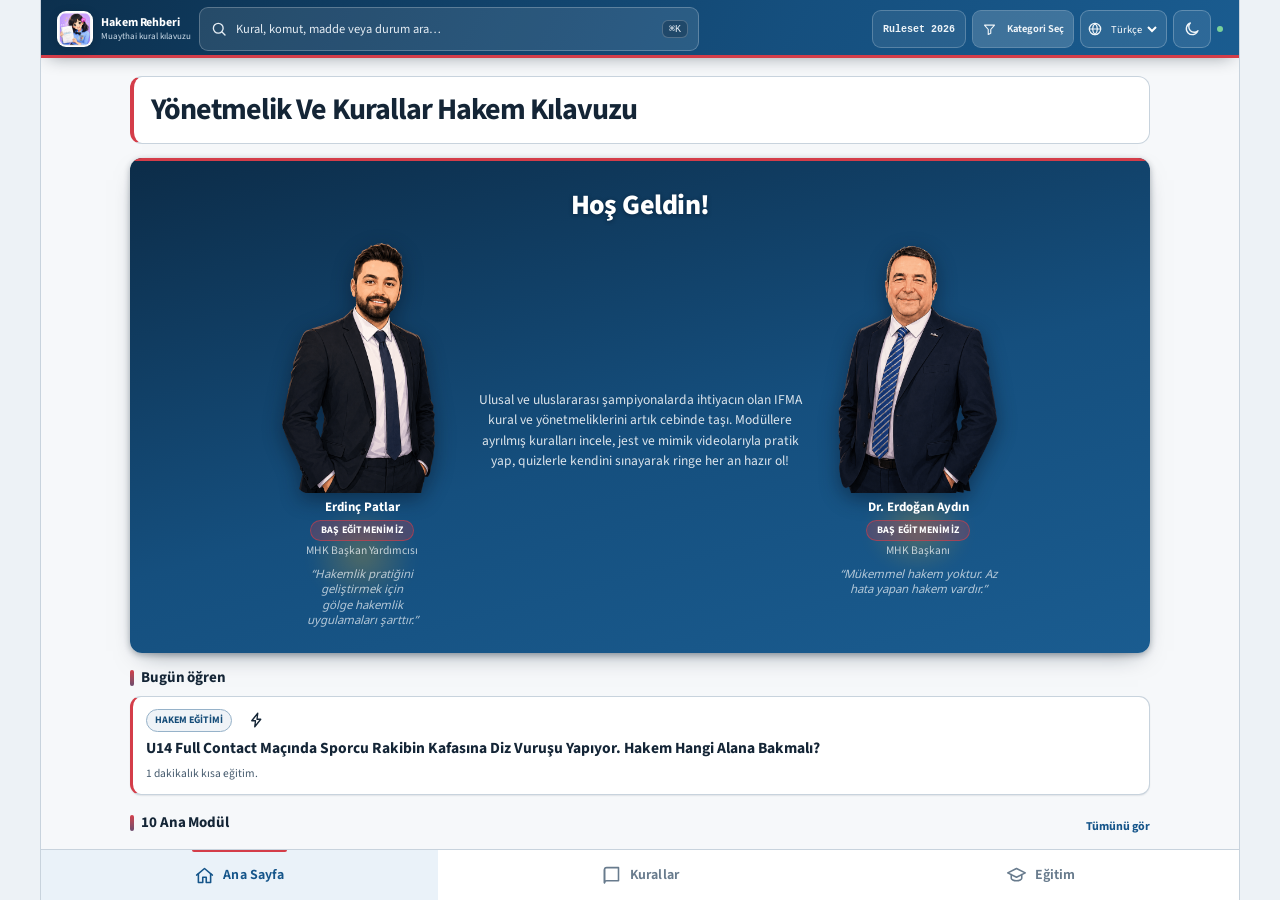
==== commit d054e59d: "Karsilama bolumu inceltmeleri ve acilis ekrani eklendi" ====
--- a/index.html
+++ b/index.html
@@ -35,6 +35,33 @@
   <link rel="stylesheet" href="css/styles.css" />
 </head>
 <body>
+  <!-- Açılış ekranı: uygulama ilk yüklenirken kısaca gösterilir, sonra kaybolur -->
+  <div id="appSplash" class="app-splash" aria-hidden="true">
+    <picture>
+      <source media="(min-width:860px)" srcset="assets/img/splash-desktop.jpg" />
+      <img class="app-splash-img" src="assets/img/splash-mobile.jpg" alt="" />
+    </picture>
+  </div>
+  <script>
+    (function () {
+      var el = document.getElementById("appSplash");
+      if (!el) return;
+      var MIN_MS = 700, MAX_MS = 4000, start = Date.now(), done = false;
+      function hide() {
+        if (done) return;
+        done = true;
+        var wait = Math.max(0, MIN_MS - (Date.now() - start));
+        setTimeout(function () {
+          el.classList.add("is-hidden");
+          setTimeout(function () { if (el.parentNode) el.parentNode.removeChild(el); }, 500);
+        }, wait);
+      }
+      if (document.readyState === "complete") hide();
+      else window.addEventListener("load", hide);
+      setTimeout(hide, MAX_MS);
+    })();
+  </script>
+
   <div id="app" class="app" data-lang="tr">
     <header id="appHeader" class="app-header"></header>
     <main id="main" class="main" tabindex="-1"></main>
--- a/css/styles.css
+++ b/css/styles.css
@@ -111,66 +111,16 @@
   padding: calc(env(safe-area-inset-top, 0px) + 12px) 16px 12px;
   flex: 0 0 auto;
 }
-.hd-row { display: flex; align-items: center; gap: 10px; }
-.hd-brand { display: flex; align-items: center; gap: 10px; min-width: 0; }
-.hd-logo {
-  width: 42px; height: 42px; border-radius: 11px; flex: 0 0 auto; overflow: hidden;
-  background: linear-gradient(135deg, var(--teal), var(--teal-2));
-  display: grid; place-items: center; box-shadow: inset 0 0 0 1px rgba(255,255,255,.18);
-}
-.hd-logo img { width: 100%; height: 100%; object-fit: cover; display: block; }
 /* Ortalanmış başlık */
-.hd-toprow { display: flex; justify-content: flex-end; min-height: 26px; }
-.hd-brand-c { display: flex; align-items: center; justify-content: center; margin-top: 5px; }
 /* Tipografik amblem (logo görseli yerine) */
-.hd-wordmark { display: flex; flex-direction: column; align-items: center; max-width: 94%; }
-.hd-brand-mark {
-  font-size: 27px; font-weight: 800; line-height: 1; color: #fff;
-  letter-spacing: 6px; text-indent: 6px;
-  background: linear-gradient(180deg, #ffffff 0%, #C9DDF0 100%);
-  -webkit-background-clip: text; background-clip: text; -webkit-text-fill-color: transparent;
-}
-.hd-brand-desc {
-  position: relative; margin-top: 11px; padding-top: 11px;
-  font-size: 11px; font-weight: 600; letter-spacing: 1.4px; line-height: 1.4;
-  text-align: center; color: #A6C0D8; max-width: 330px; text-transform: uppercase;
-}
-.hd-brand-desc::before {
-  content: ""; position: absolute; left: 50%; top: 0; transform: translateX(-50%);
-  width: 44px; height: 2px; border-radius: 2px;
-  background: linear-gradient(90deg, var(--teal), var(--teal-2));
-}
-.hd-title-c { font-size: 15.5px; font-weight: 800; line-height: 1.18; text-align: center; letter-spacing: -.2px; max-width: 340px; }
-.hd-titles { min-width: 0; }
-.hd-title { font-size: 15px; font-weight: 700; line-height: 1.1; white-space: nowrap; overflow: hidden; text-overflow: ellipsis; }
-.hd-sub { font-size: 11px; color: #AEC3D8; margin-top: 2px; }
-.hd-spacer { flex: 1; }
-.lang-toggle {
-  display: inline-flex; background: rgba(255,255,255,.12); border-radius: 999px; padding: 3px;
-  border: 1px solid rgba(255,255,255,.14);
-}
-.lang-toggle button {
-  border: 0; background: transparent; color: #CBD8E6; font-weight: 700; font-size: 12px;
-  padding: 5px 10px; border-radius: 999px; min-width: 34px;
-}
-.lang-toggle button.on { background: #fff; color: var(--navy); }
 
 /* Başlık bağlam çubuğu (aktif kategori) */
-.hd-context {
-  margin-top: 11px; display: flex; align-items: center; justify-content: center; gap: 8px; flex-wrap: wrap;
-}
 .ctx-chip {
   display: inline-flex; align-items: center; gap: 6px;
   background: rgba(255,255,255,.10); border: 1px solid rgba(255,255,255,.16);
   color: #Eaf1f8; border-radius: 999px; padding: 5px 11px; font-size: 12px; font-weight: 600;
 }
 .ctx-chip .ic { width: 15px; height: 15px; opacity: .9; }
-.ctx-btn {
-  display: inline-flex; align-items: center; gap: 6px;
-  background: var(--teal); color: #fff; border: 0; border-radius: 999px;
-  padding: 6px 12px; font-size: 12.5px; font-weight: 700;
-}
-.ctx-btn .ic { width: 15px; height: 15px; }
 
 /* ---------- Ana içerik ---------- */
 .main {
@@ -188,28 +138,6 @@
 .section-head .link { font-size: 12px; font-weight: 700; color: var(--teal); background: none; border: 0; padding: 0; }
 
 /* ---------- Ana ekran ---------- */
-.hero-search {
-  display: flex; align-items: center; gap: 10px;
-  background: var(--surface); border: 1px solid var(--line-2); border-radius: 12px;
-  padding: 11px 13px; box-shadow: var(--shadow-sm); color: var(--ink-2);
-}
-.hero-search .ic { width: 19px; height: 19px; color: var(--ink-3); flex: 0 0 auto; }
-.hero-search span { font-size: 13.5px; }
-.hero-hint { font-size: 11.5px; color: var(--ink-3); margin: 7px 4px 0; }
-
-.tiles-2 { display: grid; grid-template-columns: 1fr 1fr; gap: 10px; }
-.tile {
-  text-align: left; border: 0; border-radius: var(--radius); padding: 14px;
-  background: var(--surface); box-shadow: var(--shadow-sm); color: var(--ink);
-  display: flex; flex-direction: column; gap: 8px; min-height: 96px;
-}
-.tile .ic { width: 22px; height: 22px; }
-.tile-title { font-weight: 700; font-size: 13.5px; }
-.tile-desc { font-size: 11.5px; color: var(--ink-2); line-height: 1.35; }
-.tile.accent-navy { background: linear-gradient(135deg, var(--navy-2), var(--navy-3)); color: #fff; }
-.tile.accent-navy .tile-desc { color: #C7D6E5; }
-.tile.accent-teal { background: linear-gradient(135deg, var(--teal), var(--teal-2)); color: #fff; }
-.tile.accent-teal .tile-desc { color: #DAF3F5; }
 
 /* ---------- Modül ızgarası ---------- */
 .mod-grid { display: grid; grid-template-columns: 1fr 1fr; gap: 10px; }
@@ -371,15 +299,7 @@
 .sum-val small { display: block; color: var(--ink-3); font-size: 11.5px; margin-top: 2px; }
 
 /* ---------- Görev modu ---------- */
-.role-grid { display: grid; grid-template-columns: 1fr 1fr; gap: 10px; }
-.role-card {
-  border: 1px solid var(--line); border-radius: var(--radius); background: var(--surface); box-shadow: var(--shadow-sm);
-  padding: 14px; text-align: left; color: var(--ink); display: flex; flex-direction: column; gap: 8px; min-height: 96px;
-}
 .role-card.on { border-color: var(--teal); box-shadow: 0 0 0 2px color-mix(in srgb, var(--teal) 30%, transparent); }
-.role-ico { width: 36px; height: 36px; border-radius: 9px; background: color-mix(in srgb, var(--teal) 12%, transparent); color: var(--teal); display: grid; place-items: center; }
-.role-ico .ic { width: 21px; height: 21px; }
-.role-name { font-weight: 700; font-size: 14px; }
 
 .flow { position: relative; margin-left: 8px; padding-left: 22px; }
 .flow::before { content: ""; position: absolute; left: 0; top: 6px; bottom: 6px; width: 2px; background: var(--line-2); }
@@ -389,8 +309,6 @@
   background: var(--teal); color: #fff; font-size: 11px; font-weight: 800; display: grid; place-items: center;
   box-shadow: 0 0 0 3px var(--surface-2);
 }
-.step-card { background: var(--surface); border: 1px solid var(--line); border-radius: 12px; padding: 11px 13px; box-shadow: var(--shadow-sm); }
-.step-title { font-weight: 650; font-size: 13.5px; }
 .step-links { display: flex; flex-wrap: wrap; gap: 6px; margin-top: 8px; }
 .mini-link {
   display: inline-flex; align-items: center; gap: 5px; font-size: 11px; font-weight: 700; color: var(--teal);
@@ -398,12 +316,6 @@
   border-radius: 999px; padding: 4px 9px;
 }
 .mini-link .ic { width: 12px; height: 12px; }
-
-.focus-banner {
-  background: color-mix(in srgb, var(--teal) 10%, transparent); border: 1px solid color-mix(in srgb, var(--teal) 22%, transparent);
-  border-radius: 12px; padding: 11px 13px; font-size: 12.5px; color: var(--ink); margin-bottom: 14px;
-}
-.focus-banner b { color: var(--teal-2); }
 
 /* ---------- Eğitim ---------- */
 .train-tiles { display: grid; grid-template-columns: 1fr 1fr; gap: 10px; }
@@ -1486,9 +1398,6 @@
 .doc-link .ic { width: 17px; height: 17px; color: var(--teal); flex: 0 0 auto; }
 .doc-link:hover { border-color: var(--teal); }
 /* Tema düğmesi */
-.hd-icon-btn { border: 1px solid rgba(255,255,255,.16); background: rgba(255,255,255,.12); color: #fff; width: 34px; height: 34px; border-radius: 999px; display: grid; place-items: center; }
-.hd-icon-btn .ic { width: 18px; height: 18px; }
-.hd-toprow { gap: 8px; align-items: center; }
 /* Footer */
 .app-footer { margin-top: 22px; padding: 18px 6px 8px; border-top: 1px solid var(--line); text-align: center; }
 .ft-credit { font-size: 12.5px; color: var(--ink-2); }
@@ -1528,10 +1437,6 @@
     border-left: 1px solid var(--line); border-right: 1px solid var(--line);
   }
   .app-header { grid-area: header; padding: 18px 26px 16px; }
-  .hd-title { font-size: 17px; }
-  .hd-logo { width: 42px; height: 42px; }
-  .hd-brand-mark { font-size: 34px; letter-spacing: 8px; text-indent: 8px; }
-  .hd-brand-desc { font-size: 12px; letter-spacing: 1.8px; max-width: 520px; margin-top: 12px; padding-top: 12px; }
   /* Alt sekme çubuğu → sol dikey menü */
   .tabbar {
     grid-area: nav; position: relative; bottom: auto;
@@ -1553,7 +1458,6 @@
   .main { grid-area: main; padding: 24px 32px 48px; }
   .main > .fade-in { max-width: 1000px; margin: 0 auto; }
   .mod-grid { grid-template-columns: repeat(3, 1fr); gap: 14px; }
-  .tiles-2 { gap: 14px; }
   .role-grid, .train-tiles { grid-template-columns: repeat(3, 1fr); gap: 14px; }
   .list { display: grid; grid-template-columns: repeat(2, 1fr); align-items: start; }
   .detail { max-width: 780px; margin: 0 auto; }
@@ -1588,8 +1492,6 @@
 .app-header { height: calc(var(--header-h) + env(safe-area-inset-top, 0px)); min-height: calc(var(--header-h) + env(safe-area-inset-top, 0px)); padding: env(safe-area-inset-top, 0px) 12px 0; background: var(--surface); color: var(--ink); border-bottom:1px solid var(--line); box-shadow:none; }
 .topbar { height:64px; display:flex; align-items:center; gap:10px; width:100%; }
 .brand-lockup { border:0; background:transparent; color:inherit; padding:0; display:flex; align-items:center; gap:9px; text-align:left; flex:0 0 auto; min-height:44px; }
-.brand-logo { width:42px; height:42px; border-radius:10px; display:grid; place-items:center; overflow:hidden; flex:0 0 auto; background:#fff; border:1px solid var(--line-2); }
-.brand-logo img { width:100%; height:100%; object-fit:contain; display:block; }
 .brand-copy { display:flex; flex-direction:column; line-height:1.05; max-width:190px; }
 .brand-copy b { font-size:10.5px; font-weight:750; }
 .brand-copy small { font-size:9.5px; color:var(--ink-2); margin-top:3px; }
@@ -1616,12 +1518,6 @@
 .network-state.is-offline { background:var(--amber); }
 
 /* Role mode banner */
-.mode-banner { flex:0 0 auto; background:var(--surface-3); border-bottom:1px solid var(--line); }
-.mode-banner[hidden] { display:none; }
-.mode-banner-inner { min-height:34px; max-width:1200px; margin:auto; padding:4px 14px; display:flex; align-items:center; gap:7px; color:var(--ink-2); font-size:11px; }
-.mode-banner-inner .ic { width:15px; height:15px; color:var(--ink-2); }
-.mode-banner-inner b { color:var(--ink); }
-.mode-banner-inner button { margin-left:auto; min-height:28px; border:0; background:transparent; color:var(--action); font-size:11px; font-weight:750; padding:0 6px; }
 
 /* Content density and page heading */
 .main { padding-top:16px; background:var(--surface-2); }
@@ -1636,16 +1532,9 @@
 .task-prompt span, .training-scenario-cta span { display:flex; flex-direction:column; flex:1; min-width:0; }
 .task-prompt b, .training-scenario-cta b { font-size:13px; }
 .task-prompt small, .training-scenario-cta small { font-size:11px; color:var(--ink-3); margin-top:2px; }
-.task-prompt > .ic:last-child { color:var(--ink-3); }
 .inline-cta { flex:0 0 auto!important; display:inline-flex!important; align-items:center; justify-content:center; min-height:34px; border-radius:8px; background:var(--action); color:#fff; padding:0 11px; font-size:11px; font-weight:750; }
-.focus-card { display:flex; align-items:center; gap:10px; padding:12px; border:1px solid var(--line); background:var(--surface); border-radius:12px; margin-bottom:10px; }
-.focus-card > div { display:flex; flex-direction:column; }
-.focus-card b { font-size:13px; }
-.focus-card span:not(.role-ico) { font-size:11px; color:var(--ink-2); margin-top:2px; }
 
 /* Teal only for actions / active states */
-.tile, .tile.accent-navy, .tile.accent-teal { background:var(--surface); color:var(--ink); border:1px solid var(--line); box-shadow:var(--shadow-sm); }
-.tile.accent-navy .tile-desc, .tile.accent-teal .tile-desc { color:var(--ink-2); }
 .mod-card { border:1px solid var(--line); background:var(--surface); min-height:106px; }
 .mod-ico { background:var(--surface-3); color:var(--ink-2); }
 .mod-count { color:var(--ink-3); }
@@ -1661,8 +1550,6 @@
 .summary-hd { background:var(--surface); color:var(--ink); border:1px solid var(--line); }
 .summary-hd .s-chip { background:var(--surface-3); color:var(--ink-2); border:1px solid var(--line); }
 .step::before { background:var(--surface-3); color:var(--ink-2); border:1px solid var(--line-2); }
-.focus-banner { background:var(--surface-3); border-color:var(--line); }
-.focus-banner b { color:var(--ink); }
 .progress-bar { background:var(--action); }
 .tab.on { color:var(--action); }
 .tab.on .ic { color:var(--action); }
@@ -1695,7 +1582,6 @@
 [dir="rtl"] .brand-lockup, [dir="rtl"] .global-search-trigger, [dir="rtl"] .row, [dir="rtl"] .card, [dir="rtl"] .task-prompt { text-align:right; }
 [dir="rtl"] .top-actions { margin-left:0; margin-right:auto; }
 [dir="rtl"] .global-search-trigger kbd { margin-left:0; margin-right:auto; }
-[dir="rtl"] .mode-banner-inner button { margin-left:0; margin-right:auto; }
 
 /* Desktop: no permanent sidebar; content gets the recovered width/height */
 @media (min-width:860px) {
@@ -1730,7 +1616,6 @@
 @media (max-width:480px) {
   .app-header { padding-left:8px; padding-right:8px; }
   .topbar { gap:6px; }
-  .brand-logo { width:38px; height:38px; }
   .top-filter-wrap { max-width:116px; }
   .active-filter-list { max-width:70px; }
   .top-icon-btn { width:42px; }
@@ -1856,8 +1741,6 @@
 .network-state.is-online { background:#5FE08D;box-shadow:0 0 0 3px rgba(95,224,141,.12); }
 
 /* Role strip gets a controlled gold signal */
-.mode-banner { background:color-mix(in srgb,var(--navy) 7%,var(--surface));border-bottom-color:var(--line); }
-.mode-banner-inner .ic { color:var(--gold); }
 
 /* Home title becomes a compact visual hero instead of floating on blank canvas */
 .home-page-head {
@@ -1943,7 +1826,6 @@
 }
 html[data-theme="dark"] .focus-banner,
 html[data-theme="dark"] .summary-hd { background:linear-gradient(115deg,#162A3E,#1C2230 70%); }
-.progress-track { background:var(--surface-3); }
 .progress-bar { background:linear-gradient(90deg,var(--action),#37C8CF); }
 
 /* Bottom nav: visible blue/gold shell rather than a blank white strip */
@@ -2196,7 +2078,6 @@
 .role-name, .mod-title, .card-title, .row-title { font-weight: 650; }
 
 /* Thai command glyphs */
-.thai, [lang="th"] { font-family: var(--font-thai); }
 
 /* Avatar slots — drop PNG/JPG over the SVG placeholders */
 .avatar {
@@ -2228,44 +2109,12 @@
 .avatar.is-missing img { display: none; }
 .avatar.is-missing .avatar-fallback,
 .avatar:not(:has(img)) .avatar-fallback { display: grid; }
-
-.avatar-xs { width: 22px; height: 22px; box-shadow: inset 0 0 0 1px color-mix(in srgb, var(--gold) 65%, transparent); }
-.avatar-sm { width: 40px; height: 40px; }
 .avatar-md { width: 48px; height: 48px; }
-.avatar-lg { width: 76px; height: 76px; }
 .avatar-mod { width: 38px; height: 38px; border-radius: 12px; }
-
-.role-grid { gap: 12px; }
-.role-card {
-  align-items: center;
-  text-align: center;
-  gap: 10px;
-  min-height: 132px;
-  padding: 16px 12px 14px;
-  transition: border-color .18s ease, box-shadow .18s ease, transform .18s ease;
-}
-.role-card:hover, .role-card:focus-visible {
-  border-color: color-mix(in srgb, var(--gold) 55%, var(--line));
-  box-shadow: var(--shadow-md);
-  transform: translateY(-1px);
-}
-.role-name { font-size: 13.5px; line-height: 1.25; }
-.role-detail-head { display: flex; flex-direction: column; align-items: center; text-align: center; gap: 8px; }
-.role-detail-head .detail-labels { justify-content: center; }
-.mode-banner-inner .avatar-xs { margin-right: 2px; }
 
 .inline-cta, .btn-primary { background: var(--action); }
 html[data-theme="light"] .inline-cta,
 html[data-theme="light"] .btn-primary { color: #fff; }
-
-@media (min-width: 860px) {
-  .role-grid { grid-template-columns: repeat(3, 1fr); }
-  .avatar-lg { width: 88px; height: 88px; }
-}
-@media (max-width: 480px) {
-  .avatar-lg { width: 68px; height: 68px; }
-  .role-card { min-height: 120px; padding: 14px 10px 12px; }
-}
 
 /* =========================================================================
    V6 — UNIFIED FEDERATION INTERFACE
@@ -2746,3 +2595,244 @@
   .block, .source, .rw { break-inside:avoid; box-shadow:none!important; }
   .original-panel[hidden] { display:none!important; }
 }
+
+/* =========================================================================
+   V7 — REFINED ELEVATION & TYPOGRAPHY
+   A focused polish pass on top of V6: real depth on cards (soft shadow +
+   lift instead of a flat border-only state), a tighter typographic
+   rhythm, a header with genuine depth instead of a hard rule, and a
+   slightly richer icon-tile treatment. No V6 rule is removed or
+   reworded — this layer only overrides the exact selectors listed below,
+   so everything else in the file (including the still-active parts of
+   older layers) keeps behaving exactly as before.
+   ========================================================================= */
+
+/* ---- Type: tighter, more deliberate rhythm ---- */
+html { -webkit-font-smoothing:antialiased;text-rendering:optimizeLegibility; }
+body { font-feature-settings:"kern" 1; }
+.home-page-head h1 { letter-spacing:-.032em; }
+.section-title { letter-spacing:-.006em; }
+.detail-title { letter-spacing:-.028em; }
+.mod-num,.mod-count,.rule-ref,.card-foot .src { font-variant-numeric:tabular-nums; }
+.brand-copy b { letter-spacing:-.006em; }
+.rule-text { line-height:1.68; }
+
+/* ---- Section marker: a two-tone bar instead of a flat red tick ---- */
+.section > .section-title::before,
+.section-head > .section-title::before {
+  width:4px;
+  height:16px;
+  border-radius:99px;
+  background:linear-gradient(180deg,var(--brand-red),color-mix(in srgb,var(--brand-red) 45%,var(--brand-blue)));
+}
+
+/* ---- Cards: real elevation at rest, a genuine lift on hover/focus ---- */
+.card,.row,.mod-card,.tile,.task-prompt,.training-scenario-cta,.focus-card,.train-tile,.role-card {
+  box-shadow:0 1px 2px rgba(16,37,54,.05),0 1px 1px rgba(16,37,54,.04);
+  transition:border-color .16s ease,background-color .16s ease,transform .18s cubic-bezier(.2,.8,.2,1),box-shadow .18s ease;
+}
+html[data-theme="dark"] .card,
+html[data-theme="dark"] .row,
+html[data-theme="dark"] .mod-card,
+html[data-theme="dark"] .tile,
+html[data-theme="dark"] .task-prompt,
+html[data-theme="dark"] .training-scenario-cta,
+html[data-theme="dark"] .focus-card,
+html[data-theme="dark"] .train-tile,
+html[data-theme="dark"] .role-card {
+  box-shadow:0 1px 2px rgba(0,0,0,.28);
+}
+.card:hover,.row:hover,.mod-card:hover,.tile:hover,.task-prompt:hover,.training-scenario-cta:hover,.role-card:hover,
+.card:focus-visible,.row:focus-visible,.mod-card:focus-visible,.tile:focus-visible,.task-prompt:focus-visible,.training-scenario-cta:focus-visible,.role-card:focus-visible {
+  box-shadow:0 10px 24px -12px color-mix(in srgb,var(--brand-blue) 55%,transparent),0 2px 6px rgba(16,37,54,.06);
+  transform:translateY(-2px);
+}
+html[data-theme="dark"] .card:hover,html[data-theme="dark"] .row:hover,html[data-theme="dark"] .mod-card:hover,html[data-theme="dark"] .tile:hover,html[data-theme="dark"] .task-prompt:hover,html[data-theme="dark"] .training-scenario-cta:hover,html[data-theme="dark"] .role-card:hover,
+html[data-theme="dark"] .card:focus-visible,html[data-theme="dark"] .row:focus-visible,html[data-theme="dark"] .mod-card:focus-visible,html[data-theme="dark"] .tile:focus-visible,html[data-theme="dark"] .task-prompt:focus-visible,html[data-theme="dark"] .training-scenario-cta:focus-visible,html[data-theme="dark"] .role-card:focus-visible {
+  box-shadow:0 12px 26px -12px rgba(0,0,0,.5),0 2px 6px rgba(0,0,0,.3);
+}
+
+/* ---- Icon tiles: a subtle gradient + inner ring instead of a flat fill ---- */
+.task-prompt > .ic:first-child,.training-scenario-cta > .ic:first-child,
+.mod-ico,.row-ico,.role-ico {
+  background:linear-gradient(155deg,var(--brand-blue-soft),color-mix(in srgb,var(--brand-blue) 14%,var(--brand-blue-soft)));
+  box-shadow:inset 0 0 0 1px color-mix(in srgb,var(--brand-blue) 16%,transparent);
+}
+html[data-theme="dark"] .task-prompt > .ic:first-child,
+html[data-theme="dark"] .training-scenario-cta > .ic:first-child,
+html[data-theme="dark"] .mod-ico,
+html[data-theme="dark"] .row-ico,
+html[data-theme="dark"] .role-ico {
+  background:linear-gradient(155deg,var(--brand-blue-soft),color-mix(in srgb,var(--brand-blue) 24%,var(--brand-blue-soft)));
+  box-shadow:inset 0 0 0 1px color-mix(in srgb,var(--brand-blue) 32%,transparent);
+}
+
+/* ---- Header: layered depth instead of a hard rule underneath ---- */
+.app-header {
+  background:linear-gradient(120deg,#0C304E 0%,#154F7E 62%,#1A5C90 100%);
+  border-bottom:none;
+  box-shadow:inset 0 -3px 0 var(--brand-red),0 6px 18px -8px rgba(6,20,34,.45);
+}
+
+/* ---- Motion & print safety ---- */
+@media (prefers-reduced-motion:reduce) {
+  .card,.row,.mod-card,.tile,.task-prompt,.training-scenario-cta,.focus-card,.train-tile,.role-card,.ft-logo-slot { transition:none; }
+}
+@media print {
+  .card,.row,.mod-card,.tile,.task-prompt,.training-scenario-cta,.focus-card,.train-tile,.role-card { box-shadow:none!important;transform:none!important; }
+}
+
+/* =========================================================================
+   HOME HERO — Baş Hakemler karşılama bandı
+   Ana sayfanın en üstünde, koyu lacivert bir "sahne" zemini üzerinde MHK
+   Başkan Yardımcısı (solda) ve MHK Başkanı (sağda) tam boy görselleri,
+   aralarında kısa bir karşılama başlığı, altında açıklama metni ve her
+   karakterin altında adı/unvanı. Zemin app-header ile aynı degrade —
+   karakterlerin kendi stüdyo ışıklandırmasıyla uyumlu, düz beyaz kartta
+   "havada asılı" durmalarını önler. Salt bilgilendirici, statik bir kart —
+   .card'ın hover/tıklanabilir davranışını miras almaz.
+   ========================================================================= */
+.welcome-hero {
+  position:relative;
+  background:linear-gradient(165deg,#0C2C48 0%,#154F7E 55%,#1A5C90 100%);
+  border-radius:var(--radius);
+  box-shadow:0 10px 24px -12px rgba(9,26,44,.5),0 2px 6px rgba(9,26,44,.3);
+  padding:18px 12px 16px;
+  text-align:center;
+  overflow:hidden;
+}
+.welcome-hero::before {
+  content:"";
+  position:absolute;inset:0 0 auto 0;height:3px;
+  background:var(--brand-red);
+}
+.welcome-hero-title {
+  position:relative;z-index:2;
+  font-size:21px;font-weight:800;color:#fff;
+  letter-spacing:-.02em;
+  text-shadow:0 1px 4px rgba(4,14,26,.45);
+  margin:0 0 4px;
+}
+.welcome-hero-row {
+  position:relative;
+  display:flex;
+  align-items:flex-start;
+  justify-content:center;
+  gap:10px;
+  margin-top:-4px;
+}
+.welcome-hero-person {
+  position:relative;
+  flex:0 0 92px;
+  min-width:0;
+  margin:0;
+}
+.welcome-hero-text { align-self:center; }
+.welcome-hero-person::before {
+  content:"";
+  position:absolute;left:50%;bottom:6px;
+  width:92%;height:34%;
+  transform:translateX(-50%);
+  background:radial-gradient(closest-side,color-mix(in srgb,var(--brand-gold,#D7A62B) 55%,transparent),transparent 72%);
+  filter:blur(6px);
+  opacity:.55;
+  z-index:0;
+}
+.welcome-hero-photo {
+  position:relative;
+  z-index:1;
+  display:block;
+  width:100%;
+  height:auto;
+  filter:drop-shadow(0 6px 10px rgba(4,14,26,.45));
+}
+.welcome-hero-name {
+  position:relative;z-index:1;
+  margin:6px 0 0;
+  font-size:10px;line-height:1.3;color:rgba(255,255,255,.72);
+}
+.welcome-hero-name b { display:block;color:#fff;font-weight:700;font-size:10.5px; }
+.welcome-hero-role { display:block; }
+.welcome-hero-badge {
+  display:inline-block;
+  margin:4px 0 3px;
+  padding:2px 7px;
+  border-radius:999px;
+  background:color-mix(in srgb,var(--brand-red) 26%,transparent);
+  border:1px solid color-mix(in srgb,var(--brand-red) 60%,transparent);
+  color:#fff;
+  font-size:8px;font-weight:700;letter-spacing:.02em;text-transform:uppercase;
+}
+.welcome-hero-quote {
+  position:relative;z-index:1;
+  margin:8px 0 0;
+  padding:0;
+  font-size:9.5px;line-height:1.35;font-style:italic;
+  color:rgba(255,255,255,.68);
+}
+.welcome-hero-quote::before { content:"\201C"; }
+.welcome-hero-quote::after { content:"\201D"; }
+.welcome-hero-text {
+  flex:1 1 auto;
+  min-width:0;
+  margin:0;
+  font-size:11px;line-height:1.5;color:rgba(255,255,255,.85);
+  text-align:center;
+}
+@media (min-width:560px) {
+  .welcome-hero { padding:26px 28px 24px; }
+  .welcome-hero-title { font-size:28px;margin-bottom:10px; }
+  .welcome-hero-row { gap:28px; }
+  .welcome-hero-person { flex-basis:160px; }
+  .welcome-hero-name { font-size:11.5px; }
+  .welcome-hero-name b { font-size:13px; }
+  .welcome-hero-badge { font-size:10px;padding:3px 10px; }
+  .welcome-hero-quote { font-size:11.5px; }
+  .welcome-hero-text { font-size:13.5px;max-width:340px; }
+}
+@media (max-width:340px) {
+  .welcome-hero-row { gap:6px; }
+  .welcome-hero-person { flex-basis:78px; }
+  .welcome-hero-text { font-size:10px; }
+}
+
+/* =========================================================================
+   AÇILIŞ EKRANI (SPLASH) — uygulama ilk açıldığında kısaca gösterilen
+   marka görseli. Sayfa tamamen yüklenene kadar (en az bir minimum süre)
+   ekranı kaplar, sonra yumuşak bir geçişle kaybolur ve DOM'dan kaldırılır.
+   Mobilde dikey, geniş ekranlarda (>=860px) yatay tasarım gösterilir
+   (bkz. index.html <picture>). Salt görsel/geçici bir katman — uygulamanın
+   kendi düzenine (header/main/tabbar) dokunmaz.
+   ========================================================================= */
+.app-splash {
+  position: fixed;
+  inset: 0;
+  z-index: 200;
+  display: flex;
+  align-items: center;
+  justify-content: center;
+  background: #eef1f6;
+  opacity: 1;
+  visibility: visible;
+  transition: opacity .45s ease, visibility 0s linear 0s;
+}
+.app-splash.is-hidden {
+  opacity: 0;
+  visibility: hidden;
+  transition: opacity .45s ease, visibility 0s linear .45s;
+}
+.app-splash picture {
+  display: block;
+  width: 100%;
+  height: 100%;
+}
+.app-splash-img {
+  display: block;
+  width: 100%;
+  height: 100%;
+  object-fit: contain;
+}
+@media (prefers-reduced-motion:reduce) {
+  .app-splash { transition: none; }
+  .app-splash.is-hidden { transition: none; }
+}
